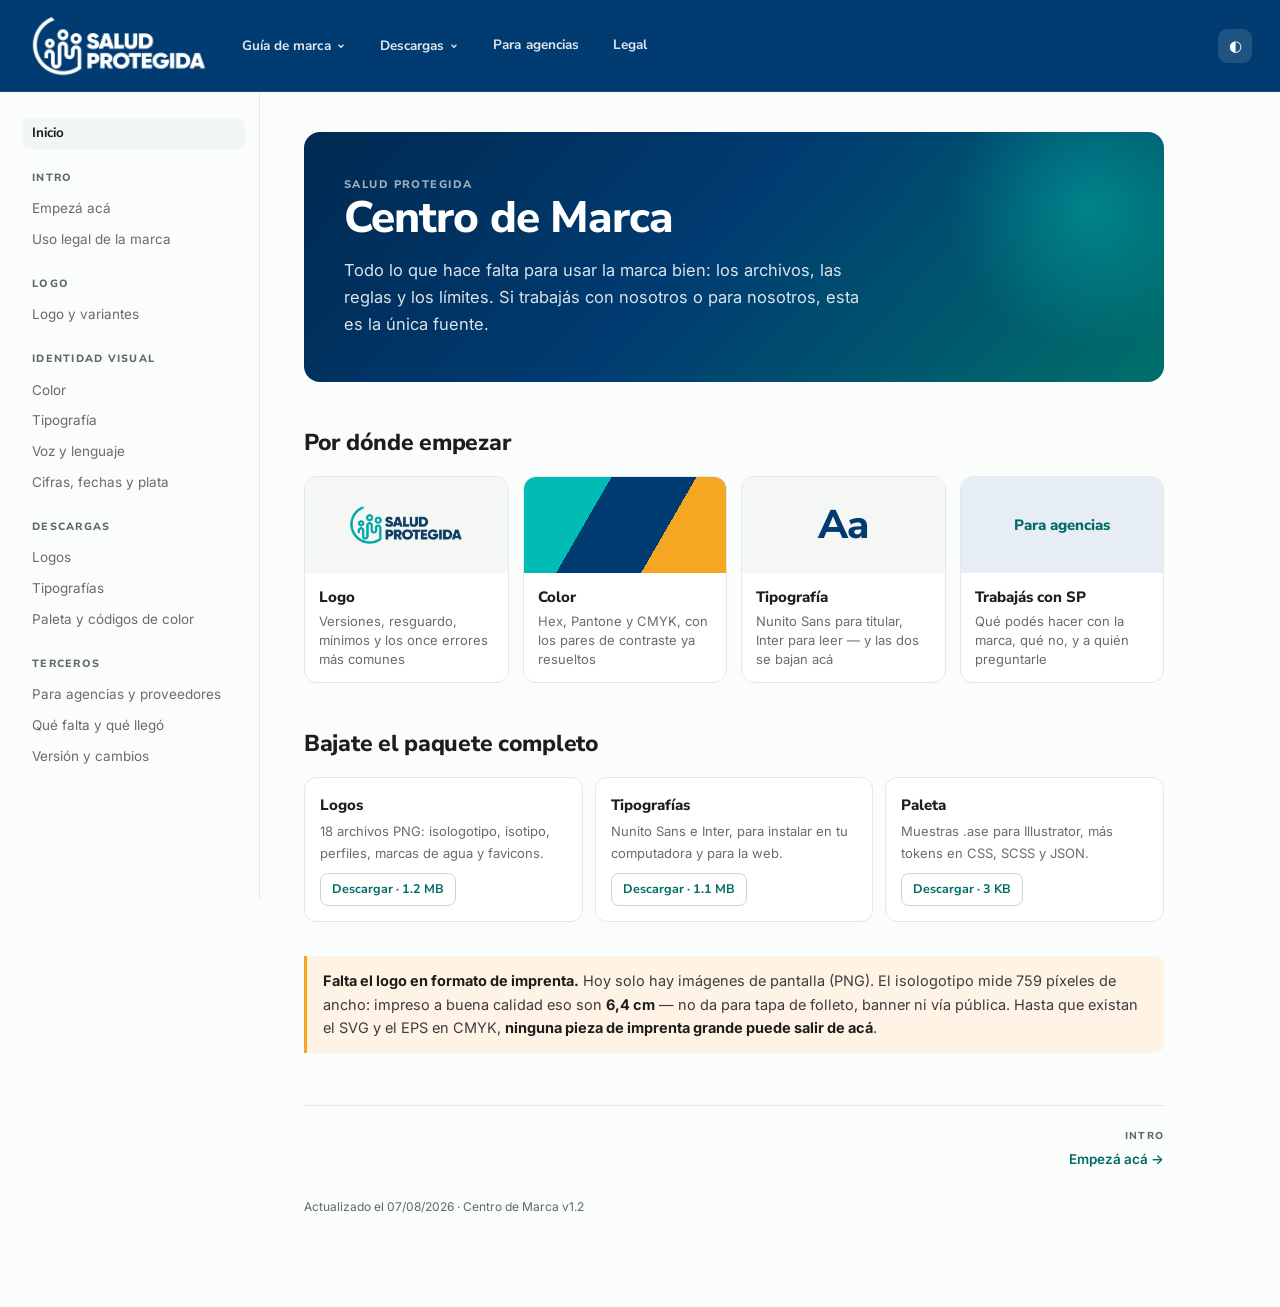
==== index.html @ f1226222 "Distinguir el nombre que ya estaba decidido del que propuse yo La página pedía ocho archivos y daba " ====
<!doctype html>
<html lang="es">
<head>
<meta charset="utf-8">
<meta name="viewport" content="width=device-width,initial-scale=1">
<link rel="icon" href="assets/logos/SP_Favicon.ico">
<meta name="description" content="Centro de Marca de Salud Protegida: logos, color, tipografia, voz y descargas.">
<title>Salud Protegida — Centro de Marca</title>
<style>
@font-face{font-family:'SPDisplay';font-weight:200 1000;font-style:normal;font-display:swap;src:url(assets/fonts/NunitoSans-Variable.woff2) format('woff2')}
@font-face{font-family:'SPText';font-weight:100 900;font-style:normal;font-display:swap;src:url(assets/fonts/Inter-Variable.woff2) format('woff2')}

:root{
  --ground:#FBFCFC; --surface:#FFFFFF; --surface-2:#F2F6F6; --line:#E1E9E9; --line-strong:#C9D6D6;
  --ink:#1D1D1B; --body:#3D3D3D; --muted:#6B6B6B; --faint:#5D6A6A;
  --teal:#00BCB4; --teal-text:#006B66; --teal-mid:#009690; --teal-wash:#E6F7F6;
  --navy:#003B71; --navy-deep:#002A52; --navy-wash:#E6EDF4;
  --amber:#F5A623; --amber-text:#8A5A00; --amber-wash:#FFF3E6;
  --no:#A81E12; --no-wash:#FCEEEC;
  --shadow:0 1px 2px rgba(0,42,82,.06),0 8px 24px -12px rgba(0,42,82,.18);
  --rail:260px; --bar:92px;
  --d:'SPDisplay','Segoe UI',system-ui,sans-serif;
  --t:'SPText',-apple-system,BlinkMacSystemFont,system-ui,sans-serif;
}
@media (prefers-color-scheme:dark){:root{
  --ground:#04121F; --surface:#0A1F33; --surface-2:#0F2A42; --line:#1B3C56; --line-strong:#2A5473;
  --ink:#EAF4F3; --body:#C3D6D8; --muted:#93AEB3; --faint:#849DA8;
  --teal-text:#80DDD8; --teal-mid:#4FCFC7; --teal-wash:#062B33;
  --navy-wash:#0B2942; --amber-text:#F5C271; --amber-wash:#2E2007;
  --no:#FF8A7A; --no-wash:#33110D;
  --shadow:0 1px 2px rgba(0,0,0,.4),0 10px 30px -14px rgba(0,0,0,.7);
}}
:root[data-theme="dark"]{
  --ground:#04121F; --surface:#0A1F33; --surface-2:#0F2A42; --line:#1B3C56; --line-strong:#2A5473;
  --ink:#EAF4F3; --body:#C3D6D8; --muted:#93AEB3; --faint:#849DA8;
  --teal-text:#80DDD8; --teal-mid:#4FCFC7; --teal-wash:#062B33;
  --navy-wash:#0B2942; --amber-text:#F5C271; --amber-wash:#2E2007;
  --no:#FF8A7A; --no-wash:#33110D;
  --shadow:0 1px 2px rgba(0,0,0,.4),0 10px 30px -14px rgba(0,0,0,.7);
}
:root[data-theme="light"]{
  --ground:#FBFCFC; --surface:#FFFFFF; --surface-2:#F2F6F6; --line:#E1E9E9; --line-strong:#C9D6D6;
  --ink:#1D1D1B; --body:#3D3D3D; --muted:#6B6B6B; --faint:#5D6A6A;
  --teal-text:#006B66; --teal-mid:#009690; --teal-wash:#E6F7F6;
  --navy-wash:#E6EDF4; --amber-text:#8A5A00; --amber-wash:#FFF3E6;
  --no:#A81E12; --no-wash:#FCEEEC;
  --shadow:0 1px 2px rgba(0,42,82,.06),0 8px 24px -12px rgba(0,42,82,.18);
}

*{box-sizing:border-box}
body{margin:0;background:var(--ground);color:var(--body);font-family:var(--t);font-size:16px;line-height:1.65;-webkit-font-smoothing:antialiased}
h1,h2,h3,h4,.disp{font-family:var(--d);color:var(--ink);text-wrap:balance;margin:0}
h1{font-size:clamp(30px,4.4vw,44px);font-weight:800;letter-spacing:-.021em;line-height:1.1}
h2{font-size:23px;font-weight:800;letter-spacing:-.012em;margin-top:8px}
h3{font-size:17px;font-weight:700}
p{margin:0}
a{color:inherit;text-decoration:none}
:focus-visible{outline:2.5px solid var(--teal);outline-offset:3px;border-radius:4px}
.tnum{font-variant-numeric:tabular-nums}

/* ---------- barra superior ---------- */
.bar{position:sticky;top:0;z-index:60;height:var(--bar);display:flex;align-items:center;gap:30px;
 padding:0 28px;background:var(--navy);border-bottom:1px solid rgba(255,255,255,.09)}
/* El tamaño del logo del header NO es una decision estetica: sale de la regla
   que este mismo sitio publica. El isologotipo es 759x284 (razon 2,673:1) y su
   minimo digital es 180 px de ANCHO. Por lo tanto su alto minimo es
   180 / 2,673 = 67,3 px. Va a 68, el primer entero que cumple.
   (Antes estaba a 30 px de alto = 80 px de ancho: el header incumplia la regla
   de la pagina que tiene al lado.) */
.bar .logo-full{height:68px;display:block}
.bar .logo-icon{display:none}
.navwrap{position:relative}
.navbtn{font-family:var(--d);font-weight:700;font-size:13.5px;color:rgba(255,255,255,.88);
 background:none;border:0;padding:8px 2px;cursor:pointer;display:inline-flex;align-items:center;gap:5px;letter-spacing:.005em}
.navbtn:hover{color:#fff}
.drop{position:absolute;top:calc(100% + 6px);left:-12px;min-width:246px;background:var(--surface);
 border:1px solid var(--line);border-radius:12px;box-shadow:var(--shadow);padding:6px;display:none;z-index:70}
.navwrap.on .drop{display:block}
.drop a{display:block;padding:9px 12px;border-radius:8px;font-size:14px;color:var(--body)}
.drop a:hover{background:var(--surface-2);color:var(--ink)}
.spacer{flex:1}
.themebtn{background:rgba(255,255,255,.12);border:0;color:#fff;width:34px;height:34px;border-radius:9px;cursor:pointer;font-size:15px;line-height:1}
.burger{display:none;background:rgba(255,255,255,.12);border:0;color:#fff;width:34px;height:34px;border-radius:9px;cursor:pointer}

/* ---------- estructura ---------- */
.shell{display:grid;grid-template-columns:var(--rail) minmax(0,1fr);gap:0;align-items:start}
.rail{position:sticky;top:var(--bar);height:calc(100vh - var(--bar));overflow-y:auto;
 padding:26px 14px 40px 22px;border-right:1px solid var(--line)}
.rail .grp{font-family:var(--d);font-size:10.5px;font-weight:800;letter-spacing:.12em;text-transform:uppercase;
 color:var(--faint);margin:20px 0 7px 10px}
.rail .grp:first-child{margin-top:0}
.rail a{display:block;padding:6px 10px;border-radius:7px;font-size:13.5px;color:var(--muted);line-height:1.4}
.rail a:hover{color:var(--ink);background:var(--surface-2)}
.rail a.on{color:var(--ink);background:var(--surface-2);font-weight:600}
.rail a.sub{padding-left:22px;font-size:13px}
.main{padding:40px 44px 90px;min-width:0}
.wrap{max-width:860px}
.prose{max-width:66ch}

/* ---------- piezas ---------- */
.verdict{font-family:var(--d);font-weight:700;font-size:clamp(19px,2.3vw,25px);line-height:1.32;
 color:var(--teal-text);letter-spacing:-.011em;max-width:23ch;margin:14px 0 0}
.verdict.long{max-width:34ch}
.lede{margin-top:16px;font-size:16.5px;color:var(--body)}
.eyebrow{font-family:var(--d);font-size:11px;font-weight:800;letter-spacing:.13em;text-transform:uppercase;color:var(--faint)}
.rule{height:1px;background:var(--line);border:0;margin:44px 0}
.stack{display:flex;flex-direction:column;gap:16px}
.stack-lg{display:flex;flex-direction:column;gap:34px}
.card{background:var(--surface);border:1px solid var(--line);border-radius:13px;padding:18px}
.grid{display:grid;gap:14px}
.g2{grid-template-columns:repeat(auto-fit,minmax(250px,1fr))}
.g3{grid-template-columns:repeat(auto-fit,minmax(196px,1fr))}
.g4{grid-template-columns:repeat(auto-fit,minmax(158px,1fr))}
.note{border-left:3px solid var(--teal);background:var(--teal-wash);padding:13px 16px;border-radius:0 9px 9px 0;font-size:14.5px}
.warn{border-left:3px solid var(--amber);background:var(--amber-wash);padding:13px 16px;border-radius:0 9px 9px 0;font-size:14.5px}
.warn b,.note b{color:var(--ink)}
.tbl-scroll{overflow-x:auto;border:1px solid var(--line);border-radius:12px;background:var(--surface)}
table{border-collapse:collapse;width:100%;font-size:13.5px;min-width:520px}
th,td{text-align:left;padding:9px 13px;border-bottom:1px solid var(--line);vertical-align:top}
th{font-family:var(--d);font-weight:700;font-size:11.5px;letter-spacing:.055em;text-transform:uppercase;color:var(--muted);white-space:nowrap}
tr:last-child td{border-bottom:0}
.mono{font-family:ui-monospace,'SF Mono',Menlo,monospace;font-size:12.5px;letter-spacing:-.01em}

/* ---------- color ---------- */
.sw{border:1px solid var(--line);border-radius:12px;overflow:hidden;background:var(--surface)}
.sw .chip{height:82px}
.sw .meta{padding:10px 12px 12px}
.sw .nm{font-family:var(--d);font-weight:700;font-size:13.5px;color:var(--ink)}
.copy{font-family:ui-monospace,Menlo,monospace;font-size:11.5px;color:var(--muted);background:none;border:0;padding:2px 0;cursor:pointer;display:block;text-align:left}
.copy:hover{color:var(--teal-text)}
.pill{display:inline-block;font-family:var(--d);font-size:10px;font-weight:800;letter-spacing:.07em;text-transform:uppercase;padding:2.5px 7px;border-radius:5px}
.p-ok{background:var(--teal-wash);color:var(--teal-text)}
.p-no{background:var(--no-wash);color:var(--no)}
.p-mid{background:var(--surface-2);color:var(--muted)}
.p-gap{background:var(--amber-wash);color:var(--amber-text)}
/* Bloque tecnico plegado. El sitio le habla a dos lectores: quien necesita la
   regla y quien necesita el numero. La regla va siempre primero, en castellano;
   el numero vive acá adentro, rotulado, para el que lo busca. */
.tech{border:1px solid var(--line);border-radius:12px;background:var(--surface);padding:0 16px}
.tech summary{cursor:pointer;padding:13px 0;font-family:var(--d);font-weight:700;font-size:14px;
 color:var(--ink);display:flex;align-items:center;gap:9px;list-style:none}
.tech summary::-webkit-details-marker{display:none}
.tech summary::after{content:"▾";margin-left:auto;color:var(--faint);font-size:12px;transition:transform .2s}
.tech[open] summary::after{transform:rotate(180deg)}
.tech summary:hover{color:var(--teal-text)}
.tag-tec{font-family:var(--d);font-size:9.5px;font-weight:800;letter-spacing:.07em;text-transform:uppercase;
 background:var(--navy-wash);color:var(--teal-text);padding:3px 7px;border-radius:5px;flex:none}
.para-quien{display:inline-flex;align-items:center;gap:7px;font-size:12.5px;color:var(--muted);
 margin-top:10px;background:var(--surface-2);padding:5px 11px;border-radius:999px}
.para-quien b{font-family:var(--d);font-size:10px;font-weight:800;letter-spacing:.09em;text-transform:uppercase;color:var(--faint)}

/* ---------- muro de usos indebidos ---------- */
.wall{display:grid;grid-template-columns:repeat(auto-fit,minmax(212px,1fr));gap:14px}
.bad{border:1px solid var(--line);border-radius:12px;overflow:hidden;background:var(--surface)}
.bad .stage{position:relative;height:118px;display:grid;place-items:center;overflow:hidden;background:#F7F8F6}
:root[data-theme="dark"] .bad .stage{background:#101B22}
@media(prefers-color-scheme:dark){:root:not([data-theme="light"]) .bad .stage{background:#101B22}}
.bad .stage img{width:132px;display:block}
.bad .stage::after{content:"";position:absolute;inset:0;
 background:linear-gradient(to top right,transparent calc(50% - 1px),rgba(168,30,18,.28) 50%,transparent calc(50% + 1px)),
            linear-gradient(to top left ,transparent calc(50% - 1px),rgba(168,30,18,.28) 50%,transparent calc(50% + 1px));
 pointer-events:none}
.bad .cap{padding:9px 12px 12px;font-size:12.8px;line-height:1.4;color:var(--no);font-weight:600}
.bad .cap span{display:block;color:var(--muted);font-weight:400;font-size:12px;margin-top:3px}
.f-recolor{filter:hue-rotate(128deg) saturate(1.5)}
.f-stretch{transform:scaleX(1.5)}
.f-rotate{transform:rotate(-9deg)}
.f-shadow{filter:drop-shadow(4px 6px 2px rgba(0,0,0,.55))}
/* Las dos reglas de fondo van con la misma especificidad que `.bad .stage`
   (0,2,0) o el fondo plano de la tarjeta las gana en silencio. */
.f-outline{filter:brightness(0) invert(1)
  drop-shadow(1.5px 0 0 #003B71) drop-shadow(-1.5px 0 0 #003B71)
  drop-shadow(0 1.5px 0 #003B71) drop-shadow(0 -1.5px 0 #003B71)
  drop-shadow(1px 1px 0 #003B71) drop-shadow(-1px -1px 0 #003B71)
  drop-shadow(1px -1px 0 #003B71) drop-shadow(-1px 1px 0 #003B71)}
.f-tiny{width:44px !important}
.bad .stage.f-busy{background:repeating-conic-gradient(from 20deg,#6C3FA8 0 12%,#F5A623 0 25%) 0 0/34px 34px}
.bad .stage.f-pattern{background-repeat:repeat;background-size:58px;background-color:var(--surface-2)}
.f-box{background:#6C3FA8;padding:12px 16px;border-radius:9px}
.f-over{position:absolute;inset:0;display:grid;place-items:center}
.f-over b{background:var(--amber);color:#1D1D1B;font-family:var(--d);font-size:12px;padding:4px 9px;border-radius:5px;transform:rotate(-6deg)}
.lockup{display:flex;align-items:center;gap:9px}
.lockup em{font-family:var(--d);font-style:normal;font-weight:800;font-size:17px;color:var(--navy);letter-spacing:-.01em}
/* El azul del lockup necesita las DOS reglas, igual que .bad .stage acá arriba: con
   solo [data-theme="dark"] el color se aplica cuando alguien toca el interruptor, pero
   no cuando el sistema operativo ya está en oscuro y nadie lo tocó — que es el caso
   más común. Ahí quedaba navy sobre fondo oscuro: 1,55:1. */
:root[data-theme="dark"] .lockup em{color:#9FC4E6}
@media(prefers-color-scheme:dark){:root:not([data-theme="light"]) .lockup em{color:#9FC4E6}}

/* ---------- descargas ---------- */
.asset{border:1px solid var(--line);border-radius:12px;overflow:hidden;background:var(--surface)}
.asset .prev{height:132px;display:grid;place-items:center;padding:18px}
.asset .prev img{max-width:78%;max-height:88px;display:block}
.bg-light{background:#F5F7F4}
.bg-navy{background:#003B71}
.bg-teal{background:#00BCB4}
.bg-check{background:
  linear-gradient(45deg,#E4E9E9 25%,transparent 25%,transparent 75%,#E4E9E9 75%),
  linear-gradient(45deg,#E4E9E9 25%,#F7F9F9 25%,#F7F9F9 75%,#E4E9E9 75%);
  background-size:16px 16px;background-position:0 0,8px 8px}
.asset .info{padding:10px 13px 13px;border-top:1px solid var(--line)}
.asset .fn{font-family:ui-monospace,Menlo,monospace;font-size:12px;color:var(--ink);word-break:break-all}
.asset .mt{margin-top:5px;font-size:11.5px;color:var(--muted);display:flex;flex-wrap:wrap;gap:7px;align-items:center}
.fmt{font-family:var(--d);font-size:9.5px;font-weight:800;letter-spacing:.06em;background:var(--surface-2);color:var(--muted);padding:2px 6px;border-radius:4px}
.dl{display:inline-flex;align-items:center;gap:6px;margin-top:9px;font-family:var(--d);font-weight:700;font-size:12.5px;
 color:var(--teal-text);border:1px solid var(--line-strong);padding:5px 11px;border-radius:8px;background:var(--surface);cursor:pointer}
.dl:hover{border-color:var(--teal);background:var(--teal-wash)}
.packrow{display:flex;flex-wrap:wrap;gap:12px}
.pack{flex:1 1 210px;border:1px solid var(--line);border-radius:12px;padding:15px;background:var(--surface)}
.pack .t{font-family:var(--d);font-weight:800;font-size:15px;color:var(--ink)}
.pack .s{font-size:13px;color:var(--muted);margin-top:3px}

/* ---------- home ---------- */
.hero{background:linear-gradient(133deg,var(--navy-deep) 0%,var(--navy) 46%,#00706B 100%);
 border-radius:16px;padding:44px 40px;color:#fff;position:relative;overflow:hidden}
.hero::after{content:"";position:absolute;right:-70px;top:-70px;width:290px;height:290px;border-radius:50%;
 background:radial-gradient(circle,rgba(0,188,180,.42),transparent 68%)}
.hero h1{color:#fff;position:relative;z-index:1}
.hero p{color:rgba(255,255,255,.86);margin-top:14px;max-width:52ch;position:relative;z-index:1;font-size:16.5px}
.hero .eyebrow{color:rgba(255,255,255,.62);position:relative;z-index:1}
.qcard{border:1px solid var(--line);border-radius:13px;overflow:hidden;background:var(--surface);display:block}
.qcard:hover{border-color:var(--teal)}
.qcard .top{height:96px;display:grid;place-items:center}
.qcard .bot{padding:12px 14px 14px}
.qcard .t{font-family:var(--d);font-weight:800;font-size:15px;color:var(--ink)}
.qcard .s{font-size:13px;color:var(--muted);margin-top:2px;line-height:1.45}

/* ---------- pie de página ---------- */
.pager{display:flex;justify-content:space-between;gap:18px;margin-top:52px;padding-top:22px;border-top:1px solid var(--line)}
.pager a{font-size:13.5px}
.pager .lb{display:block;font-family:var(--d);font-size:10px;font-weight:800;letter-spacing:.12em;text-transform:uppercase;color:var(--faint)}
.pager .tt{color:var(--teal-text);font-weight:600}
.stamp{margin-top:26px;font-size:12px;color:var(--faint)}

@media(max-width:900px){
  /* En movil el isologotipo no entra sin bajar de su minimo de 180 px de ancho.
     La matriz de uso de este sitio dice que ahi va el ISOTIPO ("espacio chico
     donde el texto no se lee"), cuyo minimo es 24 px de ancho: a 46 px de alto
     mide 40 px de ancho. La regla se aplica, no solo se publica. */
  :root{--bar:66px}
  .bar .logo-full{display:none}
  .bar .logo-icon{display:block;height:46px}
  .shell{grid-template-columns:1fr}
  .rail{position:static;height:auto;border-right:0;border-bottom:1px solid var(--line);display:none;padding:18px 20px}
  .rail.open{display:block}
  .main{padding:26px 20px 70px}
  .burger{display:grid;place-items:center}
  .bar{gap:14px;padding:0 14px}
  .navwrap.hide-sm{display:none}
}
@media(prefers-reduced-motion:reduce){*{transition:none !important;animation:none !important}}
</style>
</head>
<body>

<header class="bar">
  <a href="#/" aria-label="Centro de Marca de Salud Protegida"
     ><img class="logo-full" src="assets/logos/SP_Isologotipo_Blanco_RGB.png" alt="Salud Protegida"
     ><img class="logo-icon" src="assets/logos/SP_Isotipo_Blanco_RGB.png" alt="Salud Protegida"></a>
  <div class="navwrap hide-sm" data-nav>
    <button class="navbtn" data-drop>Guía de marca <svg width="10" height="10" viewBox="0 0 24 24" fill="none" stroke="currentColor" stroke-width="3"><path d="m6 9 6 6 6-6"/></svg></button>
    <div class="drop">
      <a href="#/empeza">Empezá acá</a>
      <a href="#/logo">Logo y variantes</a>
      <a href="#/color">Color</a>
      <a href="#/tipografia">Tipografía</a>
      <a href="#/voz">Voz y lenguaje</a>
      <a href="#/formatos">Cifras, fechas y plata</a>
    </div>
  </div>
  <div class="navwrap hide-sm" data-nav>
    <button class="navbtn" data-drop>Descargas <svg width="10" height="10" viewBox="0 0 24 24" fill="none" stroke="currentColor" stroke-width="3"><path d="m6 9 6 6 6-6"/></svg></button>
    <div class="drop">
      <a href="#/descargas-logos">Logos</a>
      <a href="#/descargas-tipografias">Tipografías</a>
      <a href="#/descargas-paleta">Paleta y códigos de color</a>
    </div>
  </div>
  <div class="navwrap hide-sm"><a class="navbtn" href="#/agencias">Para agencias</a></div>
  <div class="navwrap hide-sm"><a class="navbtn" href="#/legal">Legal</a></div>
  <div class="spacer"></div>
  <button class="themebtn" id="theme" title="Cambiar tema" aria-label="Cambiar entre tema claro y oscuro">◐</button>
  <button class="burger" id="burger" aria-label="Abrir índice">☰</button>
</header>

<div class="shell">
  <nav class="rail" id="rail" aria-label="Índice del centro de marca"></nav>
  <main class="main"><div class="wrap" id="view"></div></main>
</div>

<script>
const A = {"isologoFull": "assets/logos/SP_Isologotipo_Fullcolor_RGB.png", "isologoFullSize": 16397, "isologoWhite": "assets/logos/SP_Isologotipo_Blanco_RGB.png", "isologoWhiteSize": 14770, "isologoNavy": "assets/logos/SP_Isologotipo_Navy_RGB.png", "isologoNavySize": 14853, "isologoBlack": "assets/logos/SP_Isologotipo_Negro_RGB.png", "isologoBlackSize": 14810, "isotipoTurq": "assets/logos/SP_Isotipo_Turquesa_RGB.png", "isotipoTurqSize": 163754, "isotipoTurqPrev": "assets/miniaturas/SP_Isotipo_Turquesa_RGB_mini.png", "isotipoWhite": "assets/logos/SP_Isotipo_Blanco_RGB.png", "isotipoWhiteSize": 163906, "isotipoWhitePrev": "assets/miniaturas/SP_Isotipo_Blanco_RGB_mini.png", "isotipoNavy": "assets/logos/SP_Isotipo_Navy_RGB.png", "isotipoNavySize": 163766, "isotipoNavyPrev": "assets/miniaturas/SP_Isotipo_Navy_RGB_mini.png", "isotipoBlack": "assets/logos/SP_Isotipo_Negro_RGB.png", "isotipoBlackSize": 163675, "isotipoBlackPrev": "assets/miniaturas/SP_Isotipo_Negro_RGB_mini.png", "perfilTurq": "assets/logos/SP_Perfil_Turquesa_1024.png", "perfilTurqSize": 74164, "perfilTurqPrev": "assets/miniaturas/SP_Perfil_Turquesa_1024_mini.png", "perfilNavy": "assets/logos/SP_Perfil_Navy_1024.png", "perfilNavySize": 80315, "perfilNavyPrev": "assets/miniaturas/SP_Perfil_Navy_1024_mini.png", "perfilBlanco": "assets/logos/SP_Perfil_Blanco_1024.png", "perfilBlancoSize": 82515, "perfilBlancoPrev": "assets/miniaturas/SP_Perfil_Blanco_1024_mini.png", "marcaAguaTurq": "assets/logos/SP_MarcaDeAgua_Turquesa15.png", "marcaAguaTurqSize": 123933, "marcaAguaTurqPrev": "assets/miniaturas/SP_MarcaDeAgua_Turquesa15_mini.png", "marcaAguaBlanco": "assets/logos/SP_MarcaDeAgua_Blanco30.png", "marcaAguaBlancoSize": 154189, "marcaAguaBlancoPrev": "assets/miniaturas/SP_MarcaDeAgua_Blanco30_mini.png", "favicon512": "assets/logos/SP_Favicon_512.png", "favicon512Size": 57154, "favicon512Prev": "assets/miniaturas/SP_Favicon_512_mini.png", "favicon192": "assets/logos/SP_Favicon_192.png", "favicon192Size": 18633, "favicon64": "assets/logos/SP_Favicon_64.png", "favicon64Size": 5264, "favicon32": "assets/logos/SP_Favicon_32.png", "favicon32Size": 1889, "faviconIco": "assets/logos/SP_Favicon.ico", "faviconIcoSize": 11959, "fontNunito": "assets/fonts/NunitoSans-Variable.woff2", "fontNunitoSize": 49648, "fontInter": "assets/fonts/Inter-Variable.woff2", "fontInterSize": 349132, "ttfNunitoSemi": "assets/fonts/NunitoSans-SemiBold.ttf", "ttfNunitoSemiSize": 106832, "ttfNunitoExtra": "assets/fonts/NunitoSans-ExtraBold.ttf", "ttfNunitoExtraSize": 106804, "ttfInterReg": "assets/fonts/Inter_18pt-Regular.ttf", "ttfInterRegSize": 342680, "ttfInterMed": "assets/fonts/Inter_18pt-Medium.ttf", "ttfInterMedSize": 343200, "ttfInterSemi": "assets/fonts/Inter_18pt-SemiBold.ttf", "ttfInterSemiSize": 343828, "ttfInterBold": "assets/fonts/Inter_18pt-Bold.ttf", "ttfInterBoldSize": 344152, "oflNunito": "assets/fonts/OFL-NunitoSans.txt", "oflNunitoSize": 4395, "oflInter": "assets/fonts/OFL-Inter.txt", "oflInterSize": 4377, "zipLogos": "descargas/SP_Logos_Pack.zip", "zipLogosSize": 1279603, "zipFonts": "descargas/SP_Tipografias.zip", "zipFontsSize": 1174661, "zipPal": "descargas/SP_Paleta.zip", "zipPalSize": 2960, "ase": "descargas/SP_Paleta.ase", "aseSize": 2386, "css": "descargas/SP_Tokens.css", "cssSize": 1306, "scss": "descargas/SP_Tokens.scss", "scssSize": 1052, "json": "descargas/SP_Tokens.json", "jsonSize": 1799};
const CONTRAST = [{"fg": "Turquesa 500", "fgh": "#00BCB4", "bg": "Blanco", "bgh": "#FFFFFF", "r": 2.37, "cuerpo": "✗", "grande": "✗"}, {"fg": "Turquesa 700", "fgh": "#009690", "bg": "Blanco", "bgh": "#FFFFFF", "r": 3.64, "cuerpo": "✗", "grande": "AA"}, {"fg": "Turquesa 900", "fgh": "#006B66", "bg": "Blanco", "bgh": "#FFFFFF", "r": 6.37, "cuerpo": "AA", "grande": "AAA"}, {"fg": "Navy 500", "fgh": "#003B71", "bg": "Blanco", "bgh": "#FFFFFF", "r": 11.27, "cuerpo": "AAA", "grande": "AAA"}, {"fg": "Cuerpo", "fgh": "#3D3D3D", "bg": "Blanco", "bgh": "#FFFFFF", "r": 10.86, "cuerpo": "AAA", "grande": "AAA"}, {"fg": "Secundario", "fgh": "#6B6B6B", "bg": "Blanco", "bgh": "#FFFFFF", "r": 5.33, "cuerpo": "AA", "grande": "AAA"}, {"fg": "Ambar 500", "fgh": "#F5A623", "bg": "Blanco", "bgh": "#FFFFFF", "r": 2.03, "cuerpo": "✗", "grande": "✗"}, {"fg": "Ambar 700", "fgh": "#C47E00", "bg": "Blanco", "bgh": "#FFFFFF", "r": 3.32, "cuerpo": "✗", "grande": "AA"}, {"fg": "Sage 500", "fgh": "#7FB396", "bg": "Blanco", "bgh": "#FFFFFF", "r": 2.39, "cuerpo": "✗", "grande": "✗"}, {"fg": "Sage 700", "fgh": "#457A5A", "bg": "Blanco", "bgh": "#FFFFFF", "r": 5.02, "cuerpo": "AA", "grande": "AAA"}, {"fg": "Lavender 500", "fgh": "#9B84C0", "bg": "Blanco", "bgh": "#FFFFFF", "r": 3.25, "cuerpo": "✗", "grande": "AA"}, {"fg": "Lavender 700", "fgh": "#6F5A95", "bg": "Blanco", "bgh": "#FFFFFF", "r": 5.88, "cuerpo": "AA", "grande": "AAA"}, {"fg": "Terracota 500", "fgh": "#C67B5C", "bg": "Blanco", "bgh": "#FFFFFF", "r": 3.29, "cuerpo": "✗", "grande": "AA"}, {"fg": "Terracota 700", "fgh": "#A05640", "bg": "Blanco", "bgh": "#FFFFFF", "r": 5.38, "cuerpo": "AA", "grande": "AAA"}, {"fg": "Blanco", "fgh": "#FFFFFF", "bg": "Navy 500", "bgh": "#003B71", "r": 11.27, "cuerpo": "AAA", "grande": "AAA"}, {"fg": "Blanco", "fgh": "#FFFFFF", "bg": "Turquesa 500", "bgh": "#00BCB4", "r": 2.37, "cuerpo": "✗", "grande": "✗"}, {"fg": "Navy 500", "fgh": "#003B71", "bg": "SP-50", "bgh": "#E6F7F6", "r": 10.19, "cuerpo": "AAA", "grande": "AAA"}, {"fg": "Turquesa 900", "fgh": "#006B66", "bg": "SP-50", "bgh": "#E6F7F6", "r": 5.77, "cuerpo": "AA", "grande": "AAA"}];

/* ---- estructura de navegación: id, título, grupo, sub-secciones ---- */
const PAGES = [
  {id:'/',            t:'Inicio',              g:''},
  {id:'/empeza',      t:'Empezá acá',          g:'Intro'},
  {id:'/legal',       t:'Uso legal de la marca',g:'Intro'},
  {id:'/logo',        t:'Logo y variantes',    g:'Logo', sub:['Versiones','Área de resguardo','Tamaño mínimo','Usos indebidos','Matriz de uso']},
  {id:'/color',       t:'Color',               g:'Identidad visual', sub:['Núcleo','Escalas','Narrativas','Qué color va en el texto']},
  {id:'/tipografia',  t:'Tipografía',          g:'Identidad visual'},
  {id:'/voz',         t:'Voz y lenguaje',      g:'Identidad visual'},
  {id:'/formatos',    t:'Cifras, fechas y plata', g:'Identidad visual'},
  {id:'/descargas-logos',      t:'Logos',          g:'Descargas'},
  {id:'/descargas-tipografias',t:'Tipografías',    g:'Descargas'},
  {id:'/descargas-paleta',     t:'Paleta y códigos de color',g:'Descargas'},
  {id:'/agencias',    t:'Para agencias y proveedores', g:'Terceros'},
  {id:'/faltantes',   t:'Qué falta y qué llegó', g:'Terceros', sub:['Para encargar a un diseñador','Lo que resuelve SP','El pedido, listo para copiar','Lo último que llegó']},
  {id:'/cambios',     t:'Versión y cambios',   g:'Terceros'},
];

const esc = s => String(s).replace(/[&<>"]/g,c=>({'&':'&amp;','<':'&lt;','>':'&gt;','"':'&quot;'}[c]));
const anchor = s => s.normalize('NFD').replace(/[̀-ͯ]/g,'').toLowerCase().replace(/[^a-z0-9]+/g,'-');
const kb = n => n<1024 ? n+' B' : (n<1048576 ? Math.round(n/1024)+' KB' : (n/1048576).toFixed(1)+' MB');

/* ---------- contenido ---------- */
const swatch = (nm,hex,extra='') => `<div class="sw"><div class="chip" style="background:${hex}"></div>
  <div class="meta"><div class="nm">${esc(nm)}</div>
  <button class="copy" data-copy="${hex}">${hex} ⧉</button>${extra}</div></div>`;

const badge = v => v==='si' ? '<span class="pill p-ok">Preferido</span>'
  : v==='ok' ? '<span class="pill p-mid">Permitido</span>'
  : v==='gap'? '<span class="pill p-gap">Falta archivo</span>'
  : '<span class="pill p-no">No usar</span>';

const MATRIX = {
  cols:[['Isologotipo','símbolo + nombre'],['Isotipo','solo el símbolo'],
        ['Perfil de redes','avatar con fondo'],['Marca de agua','sello translúcido'],
        ['Favicon','ícono de pestaña']],
  rows:[
    ['Hero o portada de una pieza',            'si','no','no','no','no'],
    ['Primera aparición en cualquier pieza',   'si','no','no','no','no'],
    ['Header de sitio, documento o membrete',  'si','ok','no','no','no'],
    ['Footer, cuando ya apareció arriba',      'ok','si','no','no','no'],
    ['Firma de correo',                        'si','ok','no','no','no'],
    ['Pestaña del navegador o ícono de app',   'no','no','no','no','si'],
    ['Foto de perfil de WhatsApp, IG o FB',    'no','no','si','no','no'],
    ['Marca de agua sobre foto o documento',   'no','ok','no','si','no'],
    ['Espacio chico donde el texto no se lee', 'no','si','no','no','ok'],
    ['Impresión de más de 6,4 cm de ancho',    'gap','gap','no','no','no'],
  ]
};

const BAD = [
  ['recolor','No recolorees el logo','Solo existe en fullcolor, navy, negro y blanco.'],
  ['stretch','No lo estires ni lo deformes','La proporción del isologotipo es fija: 759 × 284.'],
  ['rotate','No lo rotes ni lo inclines','En piezas estáticas va siempre a nivel.'],
  ['outline','No lo uses en contorno','El logo es una forma llena, no un trazo.'],
  ['shadow','No le apliques efectos','Nada de sombras, degradados ni brillos.'],
  ['busy','No lo pongas sobre una imagen cargada','Sobre foto va la versión blanca, y sobre zona tranquila.'],
  ['tiny','No bajes del tamaño mínimo','Debajo del mínimo el texto deja de leerse.'],
  ['over','No le pongas elementos encima','El área de resguardo tiene que quedar vacía.'],
  ['pattern','No lo uses como patrón de fondo','El logo identifica; no decora.'],
  ['box','No lo encierres en un color no aprobado','Sobre color va la versión blanca, sin caja.'],
  ['lockup','No armes lockups con nombres no aprobados','Las sub-marcas no existen en público hasta su lanzamiento.'],
];

const badCard = ([k,t,s]) => {
  const stage = {
    recolor:`<img class="f-recolor" src="${A.isologoFull}" alt="">`,
    stretch:`<img class="f-stretch" src="${A.isologoFull}" alt="">`,
    rotate:`<img class="f-rotate" src="${A.isologoFull}" alt="">`,
    outline:`<img class="f-outline" src="${A.isologoNavy}" alt="">`,
    shadow:`<img class="f-shadow" src="${A.isologoFull}" alt="">`,
    tiny:`<img class="f-tiny" src="${A.isologoFull}" alt="">`,
    over:`<img src="${A.isologoFull}" alt=""><div class="f-over"><b>20% OFF</b></div>`,
    box:`<span class="f-box"><img src="${A.isologoFull}" alt="" style="width:112px"></span>`,
    lockup:`<span class="lockup"><img src="${A.isologoFull}" alt="" style="width:96px"><em>| FAMILIA</em></span>`,
  }[k];
  const cls = k==='busy'?' f-busy':(k==='pattern'?' f-pattern':'');
  const st  = k==='pattern'?` style="background-image:url(${A.isotipoTurqPrev||A.isotipoTurq})"`:'';
  const inner = stage || (k==='busy'?`<img src="${A.isologoFull}" alt="">`:'');
  return `<figure class="bad" style="margin:0"><div class="stage${cls}"${st}>${inner}</div>
    <figcaption class="cap">${esc(t)}<span>${esc(s)}</span></figcaption></figure>`;
};

const ASSETS_LOGOS = [
  ['isologoFull','SP_Isologotipo_Fullcolor_RGB.png','PNG','759 × 284 px','bg-light','Por defecto. Fondos claros o blancos.'],
  ['isologoWhite','SP_Isologotipo_Blanco_RGB.png','PNG','759 × 284 px','bg-navy','Fondos navy, turquesa, oscuros o foto.'],
  ['isologoNavy','SP_Isologotipo_Navy_RGB.png','PNG','759 × 284 px','bg-light','Monocromo sobre claro, sin fullcolor.'],
  ['isologoBlack','SP_Isologotipo_Negro_RGB.png','PNG','759 × 284 px','bg-light','Impresión a una tinta o escala de grises.'],
  ['isotipoTurq','SP_Isotipo_Turquesa_RGB.png','PNG','1759 × 2048 px','bg-light','Ícono por defecto, fondos claros.'],
  ['isotipoWhite','SP_Isotipo_Blanco_RGB.png','PNG','1759 × 2048 px','bg-navy','Ícono sobre oscuro, color o foto.'],
  ['isotipoNavy','SP_Isotipo_Navy_RGB.png','PNG','1759 × 2048 px','bg-light','Ícono monocromo sobre claro.'],
  ['isotipoBlack','SP_Isotipo_Negro_RGB.png','PNG','1759 × 2048 px','bg-light','Ícono a una tinta o escala de grises.'],
  ['perfilTurq','SP_Perfil_Turquesa_1024.png','PNG','1024 × 1024 px','bg-check','Avatar de WhatsApp, IG y FB. Trae fondo.'],
  ['perfilNavy','SP_Perfil_Navy_1024.png','PNG','1024 × 1024 px','bg-check','Variante navy del avatar.'],
  ['perfilBlanco','SP_Perfil_Blanco_1024.png','PNG','1024 × 1024 px','bg-check','Variante blanca del avatar.'],
  ['marcaAguaTurq','SP_MarcaDeAgua_Turquesa15.png','PNG','1759 × 2048 px','bg-light','Sobre fotos o documentos claros. Opacidad ya aplicada: no re-atenuar.'],
  ['marcaAguaBlanco','SP_MarcaDeAgua_Blanco30.png','PNG','1759 × 2048 px','bg-navy','Sobre fotos oscuras o de color. Opacidad ya aplicada.'],
  ['favicon512','SP_Favicon_512.png','PNG','512 × 512 px','bg-check','Ícono de app y PWA.'],
  ['favicon192','SP_Favicon_192.png','PNG','192 × 192 px','bg-check','Ícono de app en Android.'],
  ['favicon64','SP_Favicon_64.png','PNG','64 × 64 px','bg-check','Pestaña en pantallas densas.'],
  ['favicon32','SP_Favicon_32.png','PNG','32 × 32 px','bg-check','Pestaña del navegador.'],
  ['faviconIco','SP_Favicon.ico','ICO','16 – 64 px','bg-check','Multi-tamaño para <link rel="icon">.'],
];

const V = {};

V['/'] = () => `
<section class="hero">
  <div class="eyebrow">Salud Protegida</div>
  <h1>Centro de Marca</h1>
  <p>Todo lo que hace falta para usar la marca bien: los archivos, las reglas y los límites.
     Si trabajás con nosotros o para nosotros, esta es la única fuente.</p>
</section>

<div class="stack-lg" style="margin-top:34px">
<section>
  <h2>Por dónde empezar</h2>
  <div class="grid g4" style="margin-top:14px">
    <a class="qcard" href="#/logo"><div class="top bg-light"><img src="${A.isologoFull}" alt="" style="width:118px"></div>
      <div class="bot"><div class="t">Logo</div><div class="s">Versiones, resguardo, mínimos y los once errores más comunes</div></div></a>
    <a class="qcard" href="#/color"><div class="top" style="background:linear-gradient(120deg,#00BCB4 0 34%,#003B71 34% 67%,#F5A623 67%)"></div>
      <div class="bot"><div class="t">Color</div><div class="s">Hex, Pantone y CMYK, con los pares de contraste ya resueltos</div></div></a>
    <a class="qcard" href="#/tipografia"><div class="top bg-light" style="display:grid;place-items:center">
      <span style="font-family:var(--d);font-weight:800;font-size:40px;color:#003B71;letter-spacing:-.02em">Aa</span></div>
      <div class="bot"><div class="t">Tipografía</div><div class="s">Nunito Sans para titular, Inter para leer — y las dos se bajan acá</div></div></a>
    <a class="qcard" href="#/agencias"><div class="top" style="background:var(--navy-wash);display:grid;place-items:center">
      <span style="font-family:var(--d);font-weight:800;font-size:15px;color:var(--teal-text)">Para agencias</span></div>
      <div class="bot"><div class="t">Trabajás con SP</div><div class="s">Qué podés hacer con la marca, qué no, y a quién preguntarle</div></div></a>
  </div>
</section>

<section>
  <h2>Bajate el paquete completo</h2>
  <div class="packrow" style="margin-top:14px">
    <div class="pack"><div class="t">Logos</div><div class="s">18 archivos PNG: isologotipo, isotipo, perfiles, marcas de agua y favicons.</div>
      <a class="dl" download="SP_Logos_Pack.zip" href="${A.zipLogos}">Descargar · ${kb(A.zipLogosSize)}</a></div>
    <div class="pack"><div class="t">Tipografías</div><div class="s">Nunito Sans e Inter, para instalar en tu computadora y para la web.</div>
      <a class="dl" download="SP_Tipografias.zip" href="${A.zipFonts}">Descargar · ${kb(A.zipFontsSize)}</a></div>
    <div class="pack"><div class="t">Paleta</div><div class="s">Muestras .ase para Illustrator, más tokens en CSS, SCSS y JSON.</div>
      <a class="dl" download="SP_Paleta.zip" href="${A.zipPal}">Descargar · ${kb(A.zipPalSize)}</a></div>
  </div>
</section>

<div class="warn"><b>Falta el logo en formato de imprenta.</b> Hoy solo hay imágenes de pantalla (PNG).
  El isologotipo mide 759 píxeles de ancho: impreso a buena calidad eso son <b>6,4 cm</b> — no da para tapa
  de folleto, banner ni vía pública.
  Hasta que existan el SVG y el EPS en CMYK, <b>ninguna pieza de imprenta grande puede salir de acá</b>.</div>
</div>`;

V['/empeza'] = () => `
<div class="eyebrow">Intro</div>
<h1>Empezá acá</h1>
<p class="verdict long">Este centro existe para que nadie tenga que adivinar cómo se usa la marca de Salud Protegida.</p>
<div class="prose stack" style="margin-top:24px">
  <p>Salud Protegida es una medicina prepaga paraguaya, familiar, en funcionamiento desde 2002. La marca tiene que sonar
     y verse como eso: cercana, clara, honesta y serena. Cuatro palabras que no son adorno — son el criterio con el que
     se aprueba o se rechaza una pieza.</p>
  <h3>Las tres reglas que resuelven casi todo</h3>
  <ol class="stack" style="margin:0;padding-left:20px">
    <li><b>El turquesa manda.</b> 60% de superficie neutra, 30% de un solo color ancla, 10% de acento. Nunca dos colores narrativos en la misma pieza.</li>
    <li><b>Nunito Sans titula, Inter se lee.</b> Si el texto tiene más de una línea o termina en punto, va en Inter. Si es titular, botón o etiqueta, Nunito Sans.</li>
    <li><b>Se habla como habla una familia.</b> Nada de "prestación", "cartilla" ni "práctica". Ante una palabra nueva: ¿la dice una familia en su casa?</li>
  </ol>
  <div class="note"><b>Si tenés que elegir una sola página para leer</b>, que sea
     <a href="#/logo" style="color:var(--teal-text);font-weight:600;text-decoration:underline">Logo y variantes</a>:
     ahí están los once errores que aparecen una y otra vez.</div>

  <h3 style="margin-top:12px">Esto está escrito para cualquiera</h3>
  <p>No hace falta saber de diseño para usar este sitio. Todo lo que sí requiere saber de programación
     —códigos, medidas, formatos— vive dentro de bloques plegados con la etiqueta
     <span class="tag-tec">Para quien programa</span>. Si no es lo tuyo, pasalos de largo: la regla siempre
     está escrita arriba, en castellano.</p>
</div>`;

V['/logo'] = () => `
<div class="eyebrow">Logo</div>
<h1>Logo y variantes</h1>
<p class="verdict">El isologotipo es el activo más valioso de la marca: si algo se cuida, es esto.</p>

<h2 id="versiones" style="margin-top:44px">Versiones</h2>
<p class="prose" style="margin-top:10px">El <b>isologotipo</b> es el conjunto completo: el isotipo —el grupo humano en arco— más el texto
  "SALUD PROTEGIDA MEDICINA PREPAGA". Existe en cuatro colores y ninguno más.
  <b>Cualquier variación de estos colores no está permitida.</b></p>
<div class="grid g4" style="margin-top:16px">
  <div class="asset"><div class="prev bg-light"><img src="${A.isologoFull}" alt="Isologotipo fullcolor"></div>
    <div class="info"><div class="fn">Fullcolor</div><div class="mt">Por defecto. Sobre fondo claro o blanco.</div></div></div>
  <div class="asset"><div class="prev bg-navy"><img src="${A.isologoWhite}" alt="Isologotipo blanco"></div>
    <div class="info"><div class="fn">Blanco</div><div class="mt">Sobre navy, turquesa, oscuro o foto.</div></div></div>
  <div class="asset"><div class="prev bg-light"><img src="${A.isologoNavy}" alt="Isologotipo navy"></div>
    <div class="info"><div class="fn">Navy</div><div class="mt">Monocromo sobre claro.</div></div></div>
  <div class="asset"><div class="prev bg-light"><img src="${A.isologoBlack}" alt="Isologotipo negro"></div>
    <div class="info"><div class="fn">Negro</div><div class="mt">Una sola tinta o escala de grises.</div></div></div>
</div>
<div class="note" style="margin-top:16px"><b>Isologotipo o isotipo, la regla de oro:</b> si existe alguna posibilidad
  de que quien mira no sepa quién es SP, va el isologotipo completo. El isotipo solo se usa cuando ya saben —
  dentro de una pieza donde el logo completo ya apareció, o en espacios donde el texto no se leería.</div>

<h2 id="area-de-resguardo" style="margin-top:44px">Área de resguardo</h2>
<p class="prose" style="margin-top:10px">También se le dice <i>el aire del logo</i>.
  Alrededor del logo tiene que quedar espacio vacío, y ese espacio tiene una medida:
  <b>la altura de la letra "a" del logotipo</b>. Ningún otro elemento entra ahí — ni texto, ni imagen, ni el borde de la página.</p>
<div class="card" style="margin-top:16px;display:grid;place-items:center;padding:clamp(14px,4vw,34px);background:var(--surface-2)">
  <div style="position:relative;padding:clamp(20px,6vw,34px);outline:1.5px dashed var(--teal);outline-offset:0;background:var(--surface);max-width:100%">
    <img src="${A.isologoFull}" alt="Isologotipo con su área de resguardo" style="width:min(250px,44vw);display:block">
    <span style="position:absolute;left:8px;top:50%;transform:translateY(-50%);font-family:var(--d);font-size:10px;font-weight:800;color:var(--teal-text)">a</span>
    <span style="position:absolute;right:8px;top:50%;transform:translateY(-50%);font-family:var(--d);font-size:10px;font-weight:800;color:var(--teal-text)">a</span>
    <span style="position:absolute;top:8px;left:50%;transform:translateX(-50%);font-family:var(--d);font-size:10px;font-weight:800;color:var(--teal-text)">a</span>
    <span style="position:absolute;bottom:8px;left:50%;transform:translateX(-50%);font-family:var(--d);font-size:10px;font-weight:800;color:var(--teal-text)">a</span>
  </div>
</div>

<h2 id="tamano-minimo" style="margin-top:44px">Tamaño mínimo</h2>
<p class="prose" style="margin-top:10px">El isologotipo lleva dos líneas de texto adentro. Por eso su mínimo es mucho
  más alto que el del isotipo, que no tiene texto que perder.</p>
<div class="tbl-scroll" style="margin-top:14px"><table>
  <thead><tr><th>Pieza</th><th>Digital</th><th>Impreso</th><th>Por qué</th></tr></thead>
  <tbody>
    <tr><td><b>Isologotipo</b></td><td class="tnum">180 px de ancho</td><td class="tnum">2,5 cm de ancho</td>
        <td>Debajo de eso "MEDICINA PREPAGA" deja de leerse.</td></tr>
    <tr><td><b>Isotipo</b></td><td class="tnum">24 px de ancho</td><td class="tnum">8 mm de ancho</td>
        <td>Es una forma sola: aguanta mucho más chico.</td></tr>
  </tbody>
</table></div>
<div class="warn" style="margin-top:14px"><b>Estos dos mínimos están pendientes de confirmación.</b> El manual traía un
  solo número —72 px— para las dos piezas, y no resiste la cuenta: a 72 px de ancho el isologotipo queda en 27 px de alto,
  con el texto en unos 3 px por línea. Los valores de arriba son la propuesta corregida; hay que validarlos con el diseñador
  antes de tratarlos como definitivos.</div>

<h2 id="usos-indebidos" style="margin-top:44px">Usos indebidos</h2>
<p class="prose" style="margin-top:10px">Nadie deforma un logo a propósito. Se deforma porque se arrastró la esquina
  equivocada y no se tenía la imagen del error en la cabeza. Acá está esa imagen — once veces.</p>
<div class="wall" style="margin-top:18px">${BAD.map(badCard).join('')}</div>

<h2 id="matriz-de-uso" style="margin-top:44px">Matriz de uso</h2>
<p class="prose" style="margin-top:10px">Qué versión va en cada lugar, sin tener que preguntar.</p>
<div class="tbl-scroll" style="margin-top:14px"><table>
  <thead><tr><th>Dónde</th>${MATRIX.cols.map(([c,d])=>`<th>${esc(c)}<span style="display:block;font-weight:400;text-transform:none;letter-spacing:0;font-size:11px;color:var(--faint);margin-top:2px">${esc(d)}</span></th>`).join('')}</tr></thead>
  <tbody>${MATRIX.rows.map(r=>`<tr><td>${esc(r[0])}</td>${r.slice(1).map(v=>`<td>${badge(v)}</td>`).join('')}</tr>`).join('')}</tbody>
</table></div>
<p style="margin-top:12px;font-size:13px;color:var(--muted)">
  <span class="pill p-gap">Falta archivo</span> señala lo que hoy no se puede hacer por falta de vectoriales, no algo prohibido.</p>`;

V['/color'] = () => {
  const fails = CONTRAST.filter(c=>c.cuerpo==='✗');
  return `
<div class="eyebrow">Identidad visual</div>
<h1>Color</h1>
<p class="verdict">El turquesa es el color primario de Salud Protegida y tiene que predominar siempre.</p>

<h2 id="nucleo" style="margin-top:44px">Núcleo</h2>
<p class="prose" style="margin-top:10px">Tres colores sostienen la marca. Son los únicos con equivalencia de imprenta
  definida: si una pieza va a papel, estos son los valores que se le pasan al impresor.</p>
<div class="note" style="margin-top:14px"><b>Los tres códigos, y para qué es cada uno.</b>
  El <b>HEX</b> (<span class="mono">#00BCB4</span>) es para pantalla: web, redes, presentaciones.
  El <b>CMYK</b> es para imprenta — el papel no mezcla luz sino tinta, así que necesita otros números.
  El <b>Pantone</b> es una tinta ya preparada: se lo dás al impresor cuando el color tiene que salir
  idéntico siempre, como en un cartel o un folleto grande.
  <b>Mandar un HEX a la imprenta es la forma más común de que el turquesa salga distinto.</b></div>
<div class="grid g3" style="margin-top:16px">
  ${swatch('Turquesa SP','#00BCB4','<div style="font-size:11.5px;color:var(--muted);margin-top:3px">Pantone 3262 C<br>C84 M0 Y39 K0</div>')}
  ${swatch('Azul Marino SP','#003B71','<div style="font-size:11.5px;color:var(--muted);margin-top:3px">Pantone 541 C<br>C100 M76 Y33 K22</div>')}
  ${swatch('Negro SP','#1D1D1B','<div style="font-size:11.5px;color:var(--muted);margin-top:3px">Process Black C<br>C0 M0 Y0 K100</div>')}
</div>
<div class="note" style="margin-top:16px"><b>La regla 60-30-10.</b> 60% de superficie neutra, 30% de un solo color ancla,
  10% de acento. El ámbar nunca es fondo de una sección grande: si domina visualmente, está mal usado.</div>

<h2 id="escalas" style="margin-top:44px">Escalas</h2>
<div class="stack" style="margin-top:16px">
  <div><div class="eyebrow" style="margin-bottom:8px">Turquesa</div><div class="grid g4">
    ${['#E6F7F6','#B3EAE7','#80DDD8','#00BCB4','#009690','#006B66'].map((h,i)=>swatch(['SP-50','SP-100','SP-200','SP-500','SP-700','SP-900'][i],h)).join('')}</div></div>
  <div><div class="eyebrow" style="margin-bottom:8px">Navy</div><div class="grid g4">
    ${['#E6EDF4','#B3C7DB','#003B71','#002A52'].map((h,i)=>swatch(['Navy-50','Navy-200','Navy-500','Navy-800'][i],h)).join('')}</div></div>
  <div><div class="eyebrow" style="margin-bottom:8px">Ámbar — solo acento</div><div class="grid g4">
    ${['#FFF3E6','#FFD699','#F5A623','#C47E00'].map((h,i)=>swatch(['Ámbar-50','Ámbar-200','Ámbar-500','Ámbar-700'][i],h)).join('')}</div></div>
  <div><div class="eyebrow" style="margin-bottom:8px">Grises</div><div class="grid g4">
    ${['#F5F5F5','#E8E8E8','#B0B0B0','#6B6B6B','#3D3D3D','#1D1D1B'].map((h,i)=>swatch(['Fondo','Borde','Placeholder','Secundario','Cuerpo','Heading'][i],h)).join('')}</div></div>
</div>

<h2 id="narrativas" style="margin-top:44px">Narrativas</h2>
<p class="prose" style="margin-top:10px">Tres colores más, cada uno con un territorio propio. <b>No son acentos genéricos</b>
  y nunca conviven en la misma pieza: reemplazan al turquesa como ancla solo dentro de su contexto.</p>
<div class="stack" style="margin-top:16px">
  <div><div class="eyebrow" style="margin-bottom:8px">Sage — bienestar y prevención</div><div class="grid g4">
    ${['#EEF5F0','#D4E8DB','#A9D1B4','#7FB396','#457A5A','#2E5740'].map((h,i)=>swatch(['Sage-50','Sage-100','Sage-200','Sage-500','Sage-700','Sage-900'][i],h)).join('')}</div></div>
  <div><div class="eyebrow" style="margin-bottom:8px">Lavender — empatía y maternidad</div><div class="grid g4">
    ${['#F3EFF8','#E2D9EE','#C4B3DD','#9B84C0','#6F5A95','#4A3A6E'].map((h,i)=>swatch(['Lavender-50','Lavender-100','Lavender-200','Lavender-500','Lavender-700','Lavender-900'][i],h)).join('')}</div></div>
  <div><div class="eyebrow" style="margin-bottom:8px">Terracota — adulto mayor y trayectoria</div><div class="grid g4">
    ${['#F8EDE6','#EBD0C0','#DDB29C','#C67B5C','#A05640','#7A3D2E'].map((h,i)=>swatch(['Terracota-50','Terracota-100','Terracota-200','Terracota-500','Terracota-700','Terracota-900'][i],h)).join('')}</div></div>
</div>

<h2 id="que-color-va-en-el-texto" style="margin-top:44px">Qué color va en el texto</h2>
<p class="verdict" style="margin-top:12px">El turquesa sirve para pintar, no para escribir.</p>
<p class="prose" style="margin-top:14px">Un color puede quedar hermoso como fondo y ser ilegible como letra.
  Pasa siempre: alguien escribe un titular en turquesa <i>porque es el color de la marca</i>, y lo vuelve
  imposible de leer para quien tiene sesenta años, para quien mira el celular al sol o para quien ve poco.
  Mirá la diferencia:</p>

<!-- Estas dos tarjetas son una isla CLARA a proposito: la demostracion es sobre
     fondo blanco. Por eso los colores van fijos y no por token — si siguieran el
     tema, en oscuro quedarian con texto claro sobre blanco (ilegible). -->
<div class="grid g2" style="margin-top:16px">
  <div class="card demo" style="background:#fff;border-color:#E1E9E9">
    <div class="eyebrow" style="color:#A81E12">Así no</div>
    <p style="color:#00BCB4;font-size:17px;margin-top:8px">Tu plan cubre las urgencias las 24 horas,
      todos los días del año, en toda la red de prestadores.</p>
    <p style="font-size:12.5px;color:#5D6A6A;margin-top:10px">Turquesa sobre blanco. Se despega menos
      de la mitad de lo necesario.</p>
  </div>
  <div class="card demo" style="background:#fff;border-color:#E1E9E9">
    <div class="eyebrow" style="color:#006B66">Así sí</div>
    <p style="color:#3D3D3D;font-size:17px;margin-top:8px">Tu plan cubre las urgencias las 24 horas,
      todos los días del año, en toda la red de prestadores.</p>
    <p style="font-size:12.5px;color:#5D6A6A;margin-top:10px">El mismo texto en gris de cuerpo.
      El turquesa sigue estando en la marca, en los botones y en los fondos.</p>
  </div>
</div>

<h3 style="margin-top:32px">La regla, en dos listas</h3>
<div class="grid g2" style="margin-top:12px">
  <div class="card">
    <div class="eyebrow" style="color:var(--teal-text)">Para escribir texto, usá</div>
    <ul style="margin:10px 0 0;padding-left:18px;font-size:14.5px">
      <li><b>Gris de cuerpo</b> <span class="mono">#3D3D3D</span> — el que se usa por defecto</li>
      <li><b>Navy</b> <span class="mono">#003B71</span> — títulos y textos con peso</li>
      <li><b>Turquesa 900</b> <span class="mono">#006B66</span> — cuando querés que se lea turquesa</li>
      <li>Los tonos <b>700 y 900</b> de Sage, Lavender y Terracota</li>
      <li><b>Blanco</b> sobre navy o sobre turquesa 500</li>
    </ul>
  </div>
  <div class="card">
    <div class="eyebrow" style="color:var(--no)">Nunca para texto</div>
    <ul style="margin:10px 0 0;padding-left:18px;font-size:14.5px">
      <li><b>Turquesa 500</b> <span class="mono">#00BCB4</span> — es color de fondo y de botón</li>
      <li><b>Ámbar 500 y 700</b> — solo para botones y etiquetas</li>
      <li>Los tonos <b>500</b> de Sage, Lavender y Terracota</li>
      <li>Cualquier tono <b>50, 100 o 200</b> — son fondos</li>
    </ul>
  </div>
</div>
<div class="note" style="margin-top:16px"><b>Atajo mental:</b> los números altos (700, 900) son para
  <b>escribir</b>. Los del medio (500) son para <b>pintar</b>. Los bajos (50, 100, 200) son <b>fondos</b>.</div>

<div class="warn" style="margin-top:16px"><b>Dos recomendaciones del manual anterior estaban mal</b>, y quedan
  corregidas acá:
  <ul style="margin:8px 0 0;padding-left:19px">
    <li>El manual decía usar <b>turquesa 700</b> para texto sobre fondo turquesa claro. No se lee bien.
        Va <b>turquesa 900</b>.</li>
    <li>Decía usar <b>ámbar 700</b> para texto sobre fondo ámbar claro. Tampoco se lee. Ahí el texto va en
        <b>gris de cuerpo</b>: el sistema no tiene todavía un ámbar suficientemente oscuro para escribir.</li>
  </ul></div>

<details class="tech" style="margin-top:24px">
  <summary><span class="tag-tec">Para quien programa</span> Los números, uno por uno</summary>
  <div style="padding:16px 0 4px">
    <p class="prose" style="font-size:14.5px">La medida se llama <b>ratio de contraste</b> y la fija una norma
      internacional (WCAG). Va de <span class="mono">1:1</span> —texto del mismo color que el fondo, invisible— a
      <span class="mono">21:1</span>, negro puro sobre blanco puro. Un párrafo normal necesita al menos
      <b>4,5:1</b> para aprobar el nivel AA; <b>7:1</b> aprueba AAA. Un titular grande (24 px o más) se conforma
      con 3:1. Los pares ya están calculados: no hace falta recalcularlos por pieza.</p>
    <div class="tbl-scroll" style="margin-top:14px"><table>
      <thead><tr><th>Texto</th><th>Sobre</th><th>Ratio</th><th>Párrafo</th><th>Título grande</th></tr></thead>
      <tbody>${CONTRAST.map(c=>`<tr>
        <td><span style="display:inline-block;width:11px;height:11px;border-radius:3px;background:${c.fgh};border:1px solid var(--line);vertical-align:-1px;margin-right:7px"></span>${esc(c.fg)}</td>
        <td>${esc(c.bg)}</td><td class="tnum">${c.r}:1</td>
        <td>${c.cuerpo==='✗'?'<span class="pill p-no">No usar</span>':`<span class="pill p-ok">${c.cuerpo}</span>`}</td>
        <td>${c.grande==='✗'?'<span class="pill p-no">No usar</span>':`<span class="pill p-mid">${c.grande}</span>`}</td></tr>`).join('')}
      </tbody>
    </table></div>
  </div>
</details>`;
};

V['/tipografia'] = () => `
<div class="eyebrow">Identidad visual</div>
<h1>Tipografía</h1>
<p class="verdict long">Dos tipografías, una regla: Nunito Sans titula, Inter se lee.</p>
<p class="lede prose">Si el texto tiene más de una línea o termina en punto, va en Inter. Si es un titular, un botón o una
  etiqueta corta, va en Nunito Sans. No hay una tercera familia.</p>

<div class="grid g2" style="margin-top:26px">
  <div class="card"><div class="eyebrow">Display</div>
    <div style="font-family:var(--d);font-weight:800;font-size:44px;color:var(--ink);letter-spacing:-.025em;margin:10px 0 4px">Nunito Sans</div>
    <p style="font-size:14px;color:var(--muted)">Títulos, títulos de tarjeta, botones, etiquetas en mayúscula, navegación
      y cifras grandes. Siempre en peso 600 o más.</p></div>
  <div class="card"><div class="eyebrow">Lectura</div>
    <div style="font-family:var(--t);font-weight:600;font-size:44px;color:var(--ink);letter-spacing:-.022em;margin:10px 0 4px">Inter</div>
    <p style="font-size:14px;color:var(--muted)">Párrafos, bajadas, descripciones, listas, citas, tablas, metadatos,
      notas al pie y estados vacíos.</p></div>
</div>

<h2 style="margin-top:44px">Escala</h2>
<div class="tbl-scroll" style="margin-top:14px"><table>
  <thead><tr><th>Nivel</th><th>Familia</th><th>Tamaño y peso</th><th>Color</th></tr></thead>
  <tbody>
    <tr><td>Display</td><td>Nunito Sans</td><td class="tnum">36 px · 800</td><td>Navy</td></tr>
    <tr><td>H1</td><td>Nunito Sans</td><td class="tnum">28 px · 800</td><td>Navy</td></tr>
    <tr><td>H2</td><td>Nunito Sans</td><td class="tnum">22 px · 700</td><td>Negro SP</td></tr>
    <tr><td>H3</td><td>Nunito Sans</td><td class="tnum">18 px · 700</td><td>Negro SP</td></tr>
    <tr><td>Cuerpo</td><td>Inter</td><td class="tnum">16 px · 400 · interlínea 1,7</td><td>#3D3D3D</td></tr>
    <tr><td>Small</td><td>Inter</td><td class="tnum">14 px · 400</td><td>#6B6B6B</td></tr>
    <tr><td>Caption</td><td>Inter</td><td class="tnum">12 px · 500</td><td>#9A9590</td></tr>
    <tr><td>Datos y tablas</td><td>Inter</td><td>Cifras que alinean en columna <span class="tag-tec" style="margin-left:4px">CSS: tabular-nums</span></td><td>#3D3D3D</td></tr>
  </tbody>
</table></div>

<div class="note" style="margin-top:20px"><b>La trampa más común:</b> un texto en negrita a 14 px dentro de un párrafo
  <i>parece</i> una etiqueta, pero es cuerpo. Va en <b>Inter SemiBold</b>, no en Nunito Sans. La display aparece recién
  desde tamaño de título.</div>

<h2 style="margin-top:44px">Las dos son libres</h2>
<p class="prose" style="margin-top:10px">Nunito Sans e Inter están bajo <b>SIL Open Font License</b>: se pueden
  usar, incrustar en una web y repartir sin pagar nada. Eso es justamente lo que permite que este centro exista
  — podés bajarlas acá mismo y no hay ningún trámite de por medio.</p>
<div class="note" style="margin-top:14px"><b>No hace falta una tercera.</b> Si una pieza parece necesitar otra
  tipografía, casi siempre lo que falta es jerarquía: un tamaño más, un peso más, o más aire. Antes de sumar una
  familia, preguntá.</div>`;

V['/voz'] = () => `
<div class="eyebrow">Identidad visual</div>
<h1>Voz y lenguaje</h1>
<p class="verdict long">Escribimos en el idioma del cliente, no en la jerga del rubro.</p>
<p class="lede prose">SP habla como el médico de familia que te conoce: cálido, directo, claro, empático.
  Nunca frío como un hospital, nunca insistente como un vendedor.</p>

<h2 style="margin-top:38px">Palabras que no usamos</h2>
<div class="tbl-scroll" style="margin-top:14px"><table>
  <thead><tr><th>No</th><th>Sí</th><th>Por qué</th></tr></thead>
  <tbody>
    <tr><td><b>cartilla</b></td><td>qué cubre · cobertura · Guía Médica</td><td>Nadie fuera del rubro sabe qué es.</td></tr>
    <tr><td><b>prestación</b></td><td>servicio</td><td>Palabra de contrato, no de conversación.</td></tr>
    <tr><td><b>práctica</b></td><td>estudio · consulta · lo que necesitás</td><td>Ambigua para quien no es del rubro.</td></tr>
    <tr><td><b>su contrato</b></td><td>tu plan</td><td>Distancia innecesaria.</td></tr>
    <tr><td><b>excelencia</b> y superlativos vacíos</td><td>el dato concreto</td><td>Un dato específico gana siempre.</td></tr>
    <tr><td><b>"no se puede"</b> sin alternativa</td><td>qué sí se puede, y cómo</td><td>Deja a la persona sin salida.</td></tr>
  </tbody>
</table></div>
<div class="note" style="margin-top:16px">La prueba rápida ante una palabra nueva: <b>¿la dice una familia en su casa?</b>
  Si no, buscá la que sí.</div>

<h2 style="margin-top:38px">Cómo tratamos a la persona</h2>
<div class="grid g2" style="margin-top:14px">
  <div class="card"><h3>Voseo</h3><p style="font-size:14px;color:var(--muted);margin-top:6px">
    Web, redes y blog. "Tenés", "elegí", "mirá".</p></div>
  <div class="card"><h3>Usted</h3><p style="font-size:14px;color:var(--muted);margin-top:6px">
    Todo trato directo con un paciente: WhatsApp, teléfono, mostrador, correo formal, contratos.
    <b>Ante la duda, usted.</b></p></div>
</div>

<h2 style="margin-top:38px">El patrón que resuelve el miedo</h2>
<p class="prose" style="margin-top:10px">Frente a algo que puede preocupar, el orden es siempre el mismo:
  <b>(1)</b> reconocer que puede preocupar, <b>(2)</b> explicar qué es y por qué, <b>(3)</b> decir qué pasa después.
  Y en cualquier escenario negativo —un reclamo, un rechazo, un error— <b>primero se valida la frustración</b>,
  antes de explicar, defender o proponer.</p>

<div class="warn" style="margin-top:20px"><b>Lo que no está en esta página.</b> Qué puede prometer SP hoy frente a lo que
  todavía está en camino, la política sobre competidores y los registros de voz completos son material interno.
  Si estás produciendo una pieza y necesitás esa definición, pedila — no la deduzcas.</div>`;

V['/formatos'] = () => `
<div class="eyebrow">Identidad visual</div>
<h1>Cifras, fechas y plata</h1>
<p class="verdict long">Escribimos como se escribe en Paraguay. Una cifra con formato importado delata que la pieza no se hizo acá.</p>
<div class="tbl-scroll" style="margin-top:26px"><table>
  <thead><tr><th>Qué</th><th>Así</th><th>Nunca</th></tr></thead>
  <tbody>
    <tr><td>Moneda</td><td class="mono">Gs. 1.250.000</td><td class="mono">$1,250,000 · ₲ 1.250.000 · 1.250.000 Gs</td></tr>
    <tr><td>Fecha</td><td class="mono">15/04/2026</td><td class="mono">04/15/2026 · 2026-04-15</td></tr>
    <tr><td>Fecha formal</td><td class="mono">15 de abril de 2026</td><td class="mono">Abril 15, 2026</td></tr>
    <tr><td>Teléfono fijo</td><td class="mono">+595 21 319 00 00</td><td class="mono">021 3190000</td></tr>
    <tr><td>Celular</td><td class="mono">+595 981 654 234</td><td class="mono">0981 654234</td></tr>
    <tr><td>Decimales</td><td class="mono">37,5%</td><td class="mono">37.5%</td></tr>
    <tr><td>Porcentaje</td><td class="mono">85%</td><td class="mono">85 %</td></tr>
    <tr><td>Rango</td><td class="mono">18 – 65 años</td><td class="mono">18-65 años</td></tr>
    <tr><td>Números en tabla</td><td>Siempre <span class="mono">tabular-nums</span></td><td>Cifras que no alinean</td></tr>
  </tbody>
</table></div>`;

V['/descargas-logos'] = () => `
<div class="eyebrow">Descargas</div>
<h1>Logos</h1>
<p class="lede prose">Bajá el paquete completo, o el archivo suelto que necesites. Todos son PNG en RGB.</p>
<div class="packrow" style="margin-top:22px">
  <div class="pack"><div class="t">Paquete completo</div><div class="s">Los 18 archivos, con nombres canónicos y un léeme.</div>
    <a class="dl" download="SP_Logos_Pack.zip" href="${A.zipLogos}">Descargar · ${kb(A.zipLogosSize)}</a></div>
</div>
<div class="warn" style="margin-top:18px"><b>Para imprenta todavía no hay nada.</b> Estos archivos son
  imágenes de pantalla: al agrandarlos se pixelan. Falta el logo en <b>formato vectorial</b> —el que se agranda
  sin perder nitidez, y que además trae los colores en CMYK, los de tinta—. Mientras tanto, el isologotipo
  <b>no debe imprimirse a más de 6,4 cm de ancho</b>.</div>
<h2 style="margin-top:38px">Archivos</h2>
<div class="grid g3" style="margin-top:16px">
  ${ASSETS_LOGOS.map(([k,fn,fmt,dim,bg,use])=>`
  <div class="asset"><div class="prev ${bg}"><img src="${A[k+'Prev']||A[k]}" alt="${esc(fn)}" loading="lazy" decoding="async"></div>
    <div class="info"><div class="fn">${esc(fn)}</div>
      <div class="mt"><span class="fmt">${fmt}</span><span class="tnum">${dim}</span><span class="tnum">${kb(A[k+'Size'])}</span></div>
      <div style="font-size:12.5px;color:var(--muted);margin-top:6px">${esc(use)}</div>
      <a class="dl" download="${fn}" href="${A[k]}">Descargar</a></div></div>`).join('')}
</div>
<p style="margin-top:14px;font-size:13px;color:var(--muted)">La versión blanca se previsualiza sobre navy y los archivos
  con fondo propio sobre damero, para que se vea qué trae cada uno realmente.</p>`;


V['/descargas-tipografias'] = () => `
<div class="eyebrow">Descargas</div>
<h1>Tipografías</h1>
<p class="verdict long">Las dos tipografías de la marca son libres: podés usarlas, incrustarlas y repartirlas.</p>
<div class="packrow" style="margin-top:24px">
  <div class="pack"><div class="t">Todo junto</div>
    <div class="s">Las dos tipografías en los dos formatos: 6 archivos para instalar y 2 para la web,
      con un léeme que explica cuál usar.</div>
    <a class="dl" download="SP_Tipografias.zip" href="${A.zipFonts}">Descargar · ${kb(A.zipFontsSize)}</a></div>
</div>
<div class="grid g2" style="margin-top:22px">
  <div class="card"><div class="eyebrow">Display · SIL OFL</div>
    <div style="font-family:var(--d);font-weight:800;font-size:34px;color:var(--ink);margin:8px 0">Nunito Sans</div>
    <div style="font-size:13px;color:var(--muted)">Pesos 200 a 1000 en un woff2 variable. Usar de 600 para arriba.</div></div>
  <div class="card"><div class="eyebrow">Lectura · SIL OFL</div>
    <div style="font-family:var(--t);font-weight:600;font-size:34px;color:var(--ink);margin:8px 0">Inter</div>
    <div style="font-size:13px;color:var(--muted)">Pesos 100 a 900 en un woff2 variable.</div></div>
</div>
<h2 style="margin-top:38px">Cuál de los dos formatos necesitás</h2>
<p class="prose" style="margin-top:10px">Una tipografía viene en formatos distintos según dónde la vayas a usar,
  y <b>no son intercambiables</b>: si bajás el que no es, tu computadora no lo reconoce.</p>
<div class="grid g2" style="margin-top:14px">
  <div class="card"><h3>Para instalar en tu computadora</h3>
    <p style="font-size:14px;color:var(--muted);margin-top:6px">Illustrator, Photoshop, InDesign, Word,
      PowerPoint, Canva. Son los <span class="mono">.ttf</span> — doble click y quedan instalados.</p></div>
  <div class="card"><h3>Para programar una web</h3>
    <p style="font-size:14px;color:var(--muted);margin-top:6px">Son los <span class="mono">.woff2</span>.
      Pesan mucho menos y traen todos los grosores en un archivo. No se instalan: se enlazan desde el CSS.</p></div>
</div>

<h3 style="margin-top:30px">Para instalar · <span class="mono" style="font-weight:400">.ttf</span></h3>
<div class="grid g2" style="margin-top:12px">
  ${[['ttfNunitoSemi','NunitoSans-SemiBold.ttf','Nunito Sans · títulos, peso 600'],
     ['ttfNunitoExtra','NunitoSans-ExtraBold.ttf','Nunito Sans · títulos grandes, peso 800'],
     ['ttfInterReg','Inter_18pt-Regular.ttf','Inter · texto normal, peso 400'],
     ['ttfInterMed','Inter_18pt-Medium.ttf','Inter · peso 500'],
     ['ttfInterSemi','Inter_18pt-SemiBold.ttf','Inter · negritas de texto, peso 600'],
     ['ttfInterBold','Inter_18pt-Bold.ttf','Inter · peso 700']].map(([k,fn,d])=>`
  <div class="card" style="display:flex;justify-content:space-between;align-items:center;gap:12px;padding:13px 16px">
    <div><div style="font-size:13.5px;color:var(--ink);font-weight:600">${esc(d)}</div>
      <div style="font-size:11.5px;color:var(--muted);margin-top:2px" class="tnum">${esc(fn)} · ${kb(A[k+'Size'])}</div></div>
    <a class="dl" style="margin:0;flex:none" download="${fn}" href="${A[k]}">Descargar</a></div>`).join('')}
</div>

<h3 style="margin-top:30px">Para la web · <span class="mono" style="font-weight:400">.woff2</span></h3>
<div class="grid g2" style="margin-top:12px">
  ${[['fontNunito','NunitoSans-Variable.woff2','Nunito Sans · todos los grosores'],
     ['fontInter','Inter-Variable.woff2','Inter · todos los grosores'],
     ['oflNunito','OFL-NunitoSans.txt','Licencia de Nunito Sans'],
     ['oflInter','OFL-Inter.txt','Licencia de Inter']].map(([k,fn,d])=>`
  <div class="card" style="display:flex;justify-content:space-between;align-items:center;gap:12px;padding:13px 16px">
    <div><div style="font-size:13.5px;color:var(--ink);font-weight:600">${esc(d)}</div>
      <div style="font-size:11.5px;color:var(--muted);margin-top:2px" class="tnum">${esc(fn)} · ${kb(A[k+'Size'])}</div></div>
    <a class="dl" style="margin:0;flex:none" download="${fn}" href="${A[k]}">Descargar</a></div>`).join('')}
</div>
<div class="note" style="margin-top:20px"><b>Estas dos son las tipografías de la marca.</b> No hay una tercera,
  y no hace falta pedir permiso para usarlas: su licencia lo permite.
  Ver <a href="#/legal" style="color:var(--teal-text);font-weight:600;text-decoration:underline">Uso legal de la marca</a>.</div>`;

V['/descargas-paleta'] = () => `
<div class="eyebrow">Descargas</div>
<h1>Paleta y tokens</h1>
<p class="lede prose">La paleta lista para cargar en la herramienta que uses, para que nadie tenga que
  copiar un código de color a mano — que es como se cuela un turquesa que no es el turquesa.</p>
<div class="packrow" style="margin-top:24px">
  <div class="pack"><div class="t">Paquete de paleta</div><div class="s">Los cuatro archivos juntos.</div>
    <a class="dl" download="SP_Paleta.zip" href="${A.zipPal}">Descargar · ${kb(A.zipPalSize)}</a></div>
</div>
<div class="grid g2" style="margin-top:20px">
  <div class="card"><h3>Muestras para Adobe</h3><p style="font-size:13.5px;color:var(--muted);margin-top:5px">
    Se abre en Illustrator, Photoshop e InDesign y carga toda la paleta de una: ocho grupos, más los tres
    colores del núcleo en CMYK para imprenta. <span class="mono">SP_Paleta.ase</span></p>
    <a class="dl" download="SP_Paleta.ase" href="${A.ase}">Descargar · ${kb(A.aseSize)}</a></div>
  <div class="card"><h3>Colores para la web <span class="tag-tec">Para quien programa</span></h3>
    <p style="font-size:13.5px;color:var(--muted);margin-top:5px">Variables CSS listas para pegar:
    <span class="mono">--sp-turquesa-sp</span>, <span class="mono">--sp-navy-500</span>…
    <span class="mono">SP_Tokens.css</span></p>
    <a class="dl" download="SP_Tokens.css" href="${A.css}">Descargar · ${kb(A.cssSize)}</a></div>
  <div class="card"><h3>Colores en Sass <span class="tag-tec">Para quien programa</span></h3>
    <p style="font-size:13.5px;color:var(--muted);margin-top:5px">Las mismas variables en formato Sass.
    <span class="mono">SP_Tokens.scss</span></p>
    <a class="dl" download="SP_Tokens.scss" href="${A.scss}">Descargar · ${kb(A.scssSize)}</a></div>
  <div class="card"><h3>Colores para Figma y herramientas <span class="tag-tec">Para quien programa</span></h3>
    <p style="font-size:13.5px;color:var(--muted);margin-top:5px">La paleta en JSON, para importar a Figma o a
    cualquier sistema de diseño. Incluye Pantone y CMYK del núcleo. <span class="mono">SP_Tokens.json</span></p>
    <a class="dl" download="SP_Tokens.json" href="${A.json}">Descargar · ${kb(A.jsonSize)}</a></div>
</div>`;

V['/agencias'] = () => `
<div class="eyebrow">Terceros</div>
<h1>Para agencias y proveedores</h1>
<p class="verdict long">Si producís piezas para Salud Protegida, la marca primaria es la nuestra y la tuya no aparece.</p>
<p class="lede prose">Esto vale para agencias de marketing, diseñadores, imprentas y productoras que trabajan por encargo
  de SP. Es distinto del caso de un aliado comercial, que sí aparece junto a nuestra marca.</p>

<h2 style="margin-top:38px">Lo que podés hacer sin preguntar</h2>
<ul class="prose stack" style="margin:12px 0 0;padding-left:20px">
  <li>Usar los archivos de este centro tal cual vienen, en cualquiera de las cuatro versiones aprobadas.</li>
  <li>Aplicar la paleta y las dos tipografías, incluyendo incrustarlas en una web que produzcas para SP.</li>
  <li>Maquetar piezas siguiendo la matriz de uso y el área de resguardo.</li>
</ul>

<h2 style="margin-top:32px">Lo que necesita aprobación previa</h2>
<ul class="prose stack" style="margin:12px 0 0;padding-left:20px">
  <li><b>Cualquier nombre nuevo.</b> No se inventan sub-marcas ni nombres de campaña que se lean como marca de SP.
      Los nombres de línea todavía no existen en público y no pueden aparecer en una pieza antes de su lanzamiento.</li>
  <li><b>Poner el logo de SP al lado de otro logo</b> en una misma pieza, incluido el de tu propia agencia.</li>
  <li><b>Afirmaciones sobre cobertura, precios o plazos.</b> Van contra la grilla vigente, no contra el borrador.</li>
  <li><b>Notas de prensa y publicaciones</b> que mencionen a SP.</li>
</ul>

<h2 style="margin-top:32px">Lo que no se hace nunca</h2>
<ul class="prose stack" style="margin:12px 0 0;padding-left:20px">
  <li><b>Prometer lo que todavía no está funcionando.</b> Es el principio que ordena toda la comunicación de SP:
      no se promete lo que no se puede probar.</li>
  <li><b>Decir "el único", "el mejor", "el más grande", "el primero", "exclusivo".</b> Sin respaldo documentado y vigente,
      una afirmación así es un riesgo — y contradice el principio de arriba.</li>
  <li><b>Comparar con competidores nombrados.</b> Se habla de la categoría, nunca de empresas.</li>
  <li><b>Testimonios sin consentimiento firmado</b>, ni personas reales representadas sin autorización.</li>
  <li><b>Modificar el logo</b> de cualquier forma. La lista completa está en
      <a href="#/logo" style="color:var(--teal-text);font-weight:600;text-decoration:underline">usos indebidos</a>.</li>
</ul>

<div class="warn" style="margin-top:26px"><b>Falta definir el circuito de aprobación.</b> A quién se le manda una pieza,
  con cuánta anticipación y quién responde. Hasta que exista, cualquier duda va por el canal habitual con la persona
  de SP que te contrató. <span class="pill p-gap" style="margin-left:4px">Pendiente</span></div>

<div class="note" style="margin-top:16px"><b>Nota sobre aliados.</b> SP convive hoy con más de diez marcas aliadas en sus
  piezas, y las reglas de ese lockup conjunto todavía no están escritas. Si tu pieza necesita mostrar la marca de SP
  junto a otra, preguntá antes de maquetar.</div>`;

V['/legal'] = () => `
<div class="eyebrow">Intro</div>
<h1>Uso legal de la marca</h1>
<p class="verdict long">Los archivos de este centro se entregan para producir piezas de Salud Protegida, y para nada más.</p>

<h2 style="margin-top:36px">Marca y logotipo</h2>
<p class="prose" style="margin-top:10px">El isologotipo, el isotipo y el nombre Salud Protegida son propiedad de
  Odontomédica S.A. Se entregan para producir material de SP o por encargo de SP. No se autoriza su uso para sugerir
  respaldo, asociación o pertenencia sin un acuerdo escrito.</p>

<h2 style="margin-top:32px">Tipografías</h2>
<div class="tbl-scroll" style="margin-top:14px"><table>
  <thead><tr><th>Tipografía</th><th>Licencia</th><th>¿Se puede repartir?</th></tr></thead>
  <tbody>
    <tr><td><b>Nunito Sans</b></td><td>SIL Open Font License 1.1 <span style="color:var(--muted)">— licencia libre: se usa y se reparte sin pagar</span></td><td><span class="pill p-ok">Sí</span></td></tr>
    <tr><td><b>Inter</b></td><td>SIL Open Font License 1.1 <span style="color:var(--muted)">— licencia libre: se usa y se reparte sin pagar</span></td><td><span class="pill p-ok">Sí</span></td></tr>
  </tbody>
</table></div>
<p class="prose" style="margin-top:14px">Las dos tipografías de la marca tienen licencia libre, así que
  podés instalarlas, incrustarlas en una web que produzcas para SP y conservarlas al terminar el trabajo.
  No hay que pedir permiso ni pagar nada.</p>
<div class="note" style="margin-top:14px"><b>El logo es una obra aparte.</b> Está trazado a curvas: es un
  dibujo, no texto compuesto. Por eso se usa y se distribuye sin depender de ninguna licencia tipográfica.</div>`;

/* El pedido va como texto plano y en una sola constante: se copia y se manda por
   donde sea. Si alguna vez cambia la lista de faltantes, este texto cambia con ella
   — es la misma información dicha para que la lea un proveedor, no una tabla. */
const PEDIDO = [
'Hola. Necesitamos los archivos vectoriales de la marca Salud Protegida.',
'',
'Hoy solo tenemos PNG. El isologotipo más grande que tenemos es de 759 x 284 px:',
'a 300 dpi eso da 6,4 cm de ancho. No sirve para imprenta ni para gran formato.',
'',
'Lo que necesitamos, en este orden:',
'',
'1. Isologotipo vectorial en RGB (.svg), en las cuatro versiones que ya existen',
'   en PNG: fullcolor, blanco, navy y negro.',
'2. Isologotipo vectorial en CMYK (.eps), las mismas cuatro versiones.',
'3. Isotipo (el símbolo solo, sin texto) en .svg y en .eps, en turquesa, blanco,',
'   navy y negro.',
'',
'Sobre los nombres: los archivos tienen que volver con esta forma exacta, porque',
'nuestro sitio los referencia por nombre y un rename lo rompe.',
'',
'   SP_Isologotipo_Fullcolor_RGB.svg',
'   SP_Isologotipo_Fullcolor_CMYK.eps',
'   SP_Isotipo_Turquesa_RGB.svg',
'   SP_Isotipo_Turquesa_CMYK.eps',
'',
'...y así con cada versión, cambiando Fullcolor por Blanco, Navy o Negro.',
'',
'Tres cosas más:',
'- El logo va trazado a curvas, no como texto compuesto con una tipografía.',
'- El isologotipo tiene proporción 759 x 284 (2,673:1). Respetarla exactamente.',
'- Los colores, las reglas de uso y el área de resguardo están publicados en',
'  https://nelargon.github.io/sp-brandcenter/',
'',
'Gracias.'
].join('\n');

V['/faltantes'] = () => `
<div class="eyebrow">Terceros</div>
<h1>Qué falta y qué llegó</h1>
<p class="verdict long">Este centro no tiene todavía un solo archivo vectorial. Todo lo demás que falta se puede esperar; esto no.</p>
<p class="lede prose">Esta página sirve para dos cosas: saber <b>qué pedir y a quién</b> sin tener que reconstruirlo cada vez,
  y ver <b>qué entró último</b>, para que nadie produzca una pieza con una versión vieja de la marca.</p>

<div class="warn" style="margin-top:24px"><b>El bloqueante, con el número medido.</b> El isologotipo más grande que existe hoy
  es un PNG de <span class="mono">759 × 284</span> px. A 300 dpi —la calidad que pide una imprenta— eso da
  <b>6,4 cm de ancho</b>: más chico que una tarjeta personal. El isotipo llega a 14,9 cm. Para un banner, una vidriera
  o un cartel no alcanza, y no hay forma de agrandarlo sin que se pixele.
  <span class="pill p-gap" style="margin-left:4px">Bloqueante</span></div>

<h2 id="para-encargar-a-un-disenador" style="margin-top:44px">Para encargar a un diseñador</h2>
<p class="prose" style="margin-top:10px">Cada fila trae <b>el nombre exacto con el que tiene que volver el archivo</b>. No es un capricho:
  el sitio referencia los archivos por nombre y es lo que ve el proveedor cuando descarga, así que un archivo que
  vuelve con otro nombre hay que renombrarlo a mano y se rompe en dos lugares. Con esa columna, lo que entrega el
  diseñador entra al centro sin tocar nada.</p>
<div class="tbl-scroll" style="margin-top:14px"><table>
  <thead><tr><th>Qué falta</th><th>Para qué se necesita</th><th>Con qué nombre vuelve</th><th>Prioridad</th></tr></thead>
  <tbody>
    <tr>
      <td><b>Isologotipo vectorial RGB</b><br><span style="color:var(--muted)">las 4 versiones</span></td>
      <td>Es el que sirve para pantalla y web a cualquier tamaño sin pixelarse. Hoy no existe.</td>
      <td><span class="mono">SP_Isologotipo_Fullcolor_RGB.svg</span><br><span class="mono" style="color:var(--muted)">…_Blanco_ · …_Navy_ · …_Negro_</span></td>
      <td><span class="pill p-gap">Bloqueante</span></td>
    </tr>
    <tr>
      <td><b>Isologotipo vectorial CMYK</b><br><span style="color:var(--muted)">las 4 versiones</span></td>
      <td>Es el único que una imprenta acepta sin reclamar. Sin esto no hay folletos, ni cartelería, ni gran formato.</td>
      <td><span class="mono">SP_Isologotipo_Fullcolor_CMYK.eps</span><br><span class="mono" style="color:var(--muted)">…_Blanco_ · …_Navy_ · …_Negro_</span></td>
      <td><span class="pill p-gap">Bloqueante</span></td>
    </tr>
    <tr>
      <td><b>Isotipo vectorial</b><br><span style="color:var(--muted)">RGB y CMYK</span></td>
      <td>El símbolo solo, que es lo que la matriz de uso indica para espacios chicos y para sellos grandes.</td>
      <td><span class="mono">SP_Isotipo_Turquesa_RGB.svg</span><br><span class="mono">SP_Isotipo_Turquesa_CMYK.eps</span></td>
      <td><span class="pill p-gap">Bloqueante</span></td>
    </tr>
    <tr>
      <td><b>Membrete A4</b></td>
      <td>Es lo que más se pide y lo que más se improvisa. Cada área arma el suyo y ninguno se parece al otro.</td>
      <td><span class="mono">SP_Membrete_A4.pdf</span> <span style="color:var(--muted)">+ el editable</span></td>
      <td><span class="pill p-mid">Importante</span></td>
    </tr>
    <tr>
      <td><b>Plantilla de presentación</b><br><span style="color:var(--muted)">16:9</span></td>
      <td>Mismo problema que el membrete, y se ve más: una presentación sale de la empresa y la mira un cliente.</td>
      <td><span class="mono">SP_Presentacion_16-9.potx</span></td>
      <td><span class="pill p-mid">Importante</span></td>
    </tr>
    <tr>
      <td><b>Firma de correo</b></td>
      <td>Hoy cada persona arma la suya. Es la pieza de marca que más veces por día ve alguien de afuera.</td>
      <td><span class="mono">SP_Firma_Correo.html</span></td>
      <td><span class="pill p-mid">Importante</span></td>
    </tr>
    <tr>
      <td><b>Imagen para compartir</b><br><span style="color:var(--muted)">1200 × 630 px</span></td>
      <td>Es la que aparece cuando alguien pega un link de SP en WhatsApp o en Facebook. Sin ella el link sale gris.</td>
      <td><span class="mono">SP_Compartir_1200x630.png</span></td>
      <td><span class="pill p-mid">Importante</span></td>
    </tr>
    <tr>
      <td><b>Set de íconos</b></td>
      <td>El sitio de clientes ya usa íconos, pero cada uno se dibujó suelto y el grosor del trazo va de 1,7 a 4.
        No hay set ni regla escrita.</td>
      <td><span class="mono">SP_Icono_[nombre].svg</span></td>
      <td><span class="pill p-mid">Menor</span></td>
    </tr>
  </tbody>
</table></div>
<div class="warn" style="margin-top:16px"><b>Ojo con los nombres de las últimas cinco filas.</b> Los de los vectoriales
  —<span class="mono">.svg</span> en RGB y <span class="mono">.eps</span> en CMYK— ya estaban decididos: la convención
  de la marca dice que el nombre codifica el espacio de color, no el formato. Los del membrete, la presentación, la
  firma, la imagen para compartir y los íconos son una <b>propuesta</b>: estiran la misma convención a piezas que
  todavía no existen. Sirven para pedir, pero conviene confirmarlos antes de que un proveedor entregue con ellos.
  <span class="pill p-gap" style="margin-left:4px">Sin confirmar</span></div>

<div class="note" style="margin-top:16px"><b>Antes de encargar los vectoriales, preguntá si ya existen.</b> Un logo trazado a
  curvas casi siempre existió alguna vez, en la computadora de quien lo dibujó. Recuperar el original cuesta un
  mensaje; redibujarlo cuesta un presupuesto, y el redibujo nunca queda idéntico.</div>

<h2 id="lo-que-resuelve-sp" style="margin-top:44px">Lo que resuelve SP</h2>
<p class="prose" style="margin-top:10px">Esto no se encarga afuera: son decisiones, confirmaciones o archivos que se
  consiguen solos. Están acá para que no se mezclen con el pedido y no terminen en el presupuesto de un diseñador.</p>
<div class="tbl-scroll" style="margin-top:14px"><table>
  <thead><tr><th>Qué falta</th><th>Por qué importa</th><th>Estado</th></tr></thead>
  <tbody>
    <tr><td><b>Dueño y correo de marca</b></td><td>El centro no tiene todavía a quién derivar una consulta. Es lo más barato de resolver y lo que más traba.</td><td><span class="pill p-gap">Pendiente</span></td></tr>
    <tr><td><b>Circuito de aprobación de piezas</b></td><td>A quién se le manda una pieza, con cuánta anticipación y quién responde. Hoy no hay plazo ni responsable.</td><td><span class="pill p-gap">Pendiente</span></td></tr>
    <tr><td><b>Reglas de lockup con aliados</b></td><td>SP convive hoy con más de diez marcas en sus piezas y no está escrito cómo se acomodan.</td><td><span class="pill p-gap">Pendiente</span></td></tr>
    <tr><td><b>Confirmar los dos tamaños mínimos</b></td><td>Los valores publicados son una propuesta corregida, no una medición. La regla que este centro publica tiene que ser verdadera.</td><td><span class="pill p-gap">Pendiente</span></td></tr>
    <tr><td><b>Criterio de fotografía escrito</b></td><td>Hay material, falta el criterio. Sin él cada proveedor elige por su cuenta.</td><td><span class="pill p-mid">Menor</span></td></tr>
    <tr><td>Abrir <span class="mono">SP_Paleta.ase</span> en Illustrator</td><td>El archivo se leyó de vuelta y es correcto según la especificación: 62 bloques, 9 grupos y las tres tintas CMYK con sus valores. Falta la confirmación final, que es abrirlo en Adobe una vez.</td><td><span class="pill p-mid">Casi</span></td></tr>
    <tr><td>Nunito Sans en pesos 400 y 500</td><td>Se entregan el 600 y el 800, que es lo que la regla permite para títulos. El resto se baja libre de Google Fonts — no hace falta diseñador.</td><td><span class="pill p-mid">Menor</span></td></tr>
    <tr><td>Buscador y filtros en este sitio</td><td>Con más archivos se vuelve necesario. Hoy son 18 y se ven de un vistazo.</td><td><span class="pill p-mid">Menor</span></td></tr>
  </tbody>
</table></div>

<h2 id="el-pedido-listo-para-copiar" style="margin-top:44px">El pedido, listo para copiar</h2>
<p class="prose" style="margin-top:10px">Esto es la primera tabla dicha en el idioma de quien lo va a producir, con el
  número medido y los nombres de archivo adentro. Copialo y mandalo como está.</p>
<div class="card" style="margin-top:14px">
  <button class="dl" data-copy="${esc(PEDIDO)}" data-ok="Copiado ✓" style="margin:0 0 14px">Copiar el pedido</button>
  <div class="mono" style="white-space:pre-wrap;line-height:1.62;color:var(--body)">${esc(PEDIDO)}</div>
</div>

<h2 id="lo-ultimo-que-llego" style="margin-top:44px">Lo último que llegó</h2>
<p class="prose" style="margin-top:10px">Solo archivos: qué entró, cuándo y dónde está. Los cambios del sitio en sí
  —textos, correcciones, reglas— viven en <a href="#/cambios">Versión y cambios</a>.</p>
<div class="tbl-scroll" style="margin-top:14px"><table>
  <thead><tr><th>Fecha</th><th>Qué entró</th><th>Dónde está</th></tr></thead>
  <tbody>
    <tr><td class="tnum">07/08/2026</td><td><b>Seis tipografías para instalar</b> — Nunito Sans SemiBold y ExtraBold, Inter Regular, Medium, SemiBold y Bold, en <span class="mono">.ttf</span>. Antes solo había <span class="mono">.woff2</span>, que no se instala en Illustrator, Word ni Canva.</td><td><span class="mono">assets/fonts/</span></td></tr>
    <tr><td class="tnum">06/08/2026</td><td><b>Los 18 archivos de marca</b> — isologotipo en 4 versiones, isotipo en 4, cinco favicons, dos marcas de agua y tres fotos de perfil. Todos PNG.</td><td><span class="mono">assets/logos/</span></td></tr>
    <tr><td class="tnum">06/08/2026</td><td><b>La paleta en formato Adobe</b> — <span class="mono">SP_Paleta.ase</span>, más los colores en CSS, Sass y JSON para quien programa.</td><td><span class="mono">descargas/</span></td></tr>
    <tr><td class="tnum">20/07/2026</td><td><b>Nunito Sans reemplaza a Gilroy</b> como tipografía display de la marca. Gilroy era comercial y su licencia anual no se podía sostener; Nunito Sans es libre y se puede repartir.</td><td><span class="mono">assets/fonts/</span></td></tr>
  </tbody>
</table></div>
<div class="note" style="margin-top:18px"><b>Cuando llegue algo nuevo.</b> El archivo entra a <span class="mono">assets/</span>
  con su nombre canónico, aparece en la página de descargas que le corresponde, y se anota acá arriba con su fecha
  —todo en el mismo cambio. Un archivo que entró y no se anotó es un archivo que nadie va a encontrar.</div>`;

V['/cambios'] = () => `
<div class="eyebrow">Terceros</div>
<h1>Versión y cambios</h1>
<p class="lede prose">Cada cambio con su fecha, para que se pueda saber con qué versión se produjo una pieza.</p>
<div class="tbl-scroll" style="margin-top:22px"><table>
  <thead><tr><th>Fecha</th><th>Versión</th><th>Qué cambió</th></tr></thead>
  <tbody>
    <tr><td class="tnum">07/08/2026</td><td>1.2</td><td><b>Página nueva: <a href="#/faltantes">Qué falta y qué llegó</a>.</b> Los faltantes estaban en una sola lista que mezclaba tres cosas distintas —lo que se le encarga a un diseñador, lo que decide SP y funciones de este sitio— con seis vocabularios de estado para clasificarlos. Ahora están separados por quién los resuelve, cada archivo pedido lleva el nombre exacto con el que tiene que volver, y hay un pedido en texto listo para copiar y mandar. Se agregó además el registro de qué archivo entró y cuándo, que antes no existía.</td></tr>
    <tr><td class="tnum">07/08/2026</td><td>1.1</td><td><b>Las tipografías no se podían instalar.</b> La descarga traía solo <span class="mono">.woff2</span>, que es formato de navegador: no se instala en Illustrator, Word ni Canva. Ahora van también los seis <span class="mono">.ttf</span>, y el sitio explica cuál usar.</td></tr>
    <tr><td class="tnum">07/08/2026</td><td>1.1</td><td><b>Reescrito para quien no es diseñador.</b> "Contraste" pasó a ser <b>"Qué color va en el texto"</b>, con la regla en palabras y una comparación que se ve. Los ratios quedan plegados bajo <i>Para quien programa</i>. Se tradujeron doce términos más: tokens, lockup, formatos locales, SIL OFL, dpi y RGB/CMYK, entre otros.</td></tr>
    <tr><td class="tnum">07/08/2026</td><td>1.1</td><td><b>Contraste del propio sitio corregido.</b> Un auditor recorrió las 13 páginas en los dos temas midiendo el color computado de cada texto: 25 elementos en claro y 14 en oscuro no llegaban al mínimo que este mismo sitio publica. Ahora son cero.</td></tr>
    <tr><td class="tnum">06/08/2026</td><td>1.0</td><td>Primera versión del centro: logo, color, tipografía, voz, formatos, descargas y reglas para terceros.</td></tr>
    <tr><td class="tnum">06/08/2026</td><td>1.0</td><td><b>Contraste corregido.</b> SP-700 sobre SP-50 y Ámbar-700 sobre Ámbar-50 no llegan a AA; se documentan los reemplazos.</td></tr>
    <tr><td class="tnum">06/08/2026</td><td>1.0</td><td><b>Tamaño mínimo separado</b> en isologotipo e isotipo. El valor único anterior dejaba el texto ilegible.</td></tr>
    <tr><td class="tnum">20/07/2026</td><td>—</td><td><b>Nunito Sans queda fijada</b> como la tipografía display de la marca.</td></tr>
  </tbody>
</table></div>
<h2 style="margin-top:38px">Lo que falta</h2>
<p class="prose" style="margin-top:10px">La lista de faltantes se mudó a su propia página —
  <a href="#/faltantes">Qué falta y qué llegó</a>— y vive solo ahí. Ahora está separada en lo que
  <b>se le encarga a un diseñador</b>, con el nombre exacto que tiene que tener cada archivo, y lo que
  <b>resuelve SP</b> puertas adentro. Se mudó entera, en un solo lugar: dos copias de la misma lista se
  separan con el tiempo y nunca se sabe cuál es la buena.</p>
<div class="warn" style="margin-top:16px"><b>El bloqueante sigue siendo el mismo.</b> No hay archivos vectoriales.
  El isologotipo más grande es un PNG de <span class="mono">759 × 284</span> px, que a 300 dpi da 6,4 cm de ancho:
  no alcanza para imprenta ni para gran formato.
  <span class="pill p-gap" style="margin-left:4px">Bloqueante</span></div>`;

/* ---------- router ---------- */
function railFor(id){
  let html=''; let last=null;
  PAGES.forEach(p=>{
    if(!p.g){return}
    if(p.g!==last){html+=`<div class="grp">${esc(p.g)}</div>`;last=p.g}
    html+=`<a href="#${p.id}" class="${p.id===id?'on':''}">${esc(p.t)}</a>`;
    if(p.id===id && p.sub){p.sub.forEach(s=>{html+=`<a class="sub" href="#${p.id}#${anchor(s)}">${esc(s)}</a>`})}
  });
  return `<a href="#/" class="${id==='/'?'on':''}" style="font-family:var(--d);font-weight:700">Inicio</a>`+html;
}
function pagerFor(id){
  const i=PAGES.findIndex(p=>p.id===id); if(i<0)return'';
  const prev=PAGES[i-1], next=PAGES[i+1];
  return `<nav class="pager" aria-label="Página anterior y siguiente">
    <div>${prev?`<a href="#${prev.id}"><span class="lb">${esc(prev.g||'Inicio')}</span><span class="tt">← ${esc(prev.t)}</span></a>`:''}</div>
    <div style="text-align:right">${next?`<a href="#${next.id}"><span class="lb">${esc(next.g)}</span><span class="tt">${esc(next.t)} →</span></a>`:''}</div>
  </nav>
  <div class="stamp">Actualizado el 07/08/2026 · Centro de Marca v1.2</div>`;
}
function route(){
  const raw=location.hash.slice(1)||'/';
  const [id,frag]=raw.split('#');
  const view=V[id]||V['/'];
  document.getElementById('view').innerHTML=view()+pagerFor(id);
  document.getElementById('rail').innerHTML=railFor(id);
  document.querySelectorAll('[data-nav]').forEach(n=>n.classList.remove('on'));
  if(frag){const el=document.getElementById(frag); if(el){el.scrollIntoView({block:'start'})} else {scrollTo(0,0)}}
  else scrollTo(0,0);
  if(innerWidth<=900) document.getElementById('rail').classList.remove('open');
}
addEventListener('hashchange',route);

document.querySelectorAll('[data-drop]').forEach(b=>{
  b.addEventListener('click',e=>{
    e.stopPropagation();
    const w=b.parentElement, was=w.classList.contains('on');
    document.querySelectorAll('[data-nav]').forEach(n=>n.classList.remove('on'));
    if(!was) w.classList.add('on');
  });
});
document.addEventListener('click',()=>document.querySelectorAll('[data-nav]').forEach(n=>n.classList.remove('on')));

document.addEventListener('click',e=>{
  const b=e.target.closest('[data-copy]'); if(!b) return;
  const v=b.dataset.copy; const old=b.textContent;
  /* El acuse repite el valor copiado, que es lo correcto para un hex. Un pedido de
     treinta líneas no entra en un botón: ahí el bloque declara su propio data-ok. */
  const ok=b.dataset.ok || (v+' ✓');
  navigator.clipboard?.writeText(v).then(()=>{b.textContent=ok;setTimeout(()=>b.textContent=old,1100)}).catch(()=>{});
});

const root=document.documentElement;
document.getElementById('theme').addEventListener('click',()=>{
  const dark=matchMedia('(prefers-color-scheme:dark)').matches;
  const cur=root.dataset.theme||(dark?'dark':'light');
  root.dataset.theme = cur==='dark'?'light':'dark';
});
document.getElementById('burger').addEventListener('click',()=>document.getElementById('rail').classList.toggle('open'));

route();
</script>

</body>
</html>
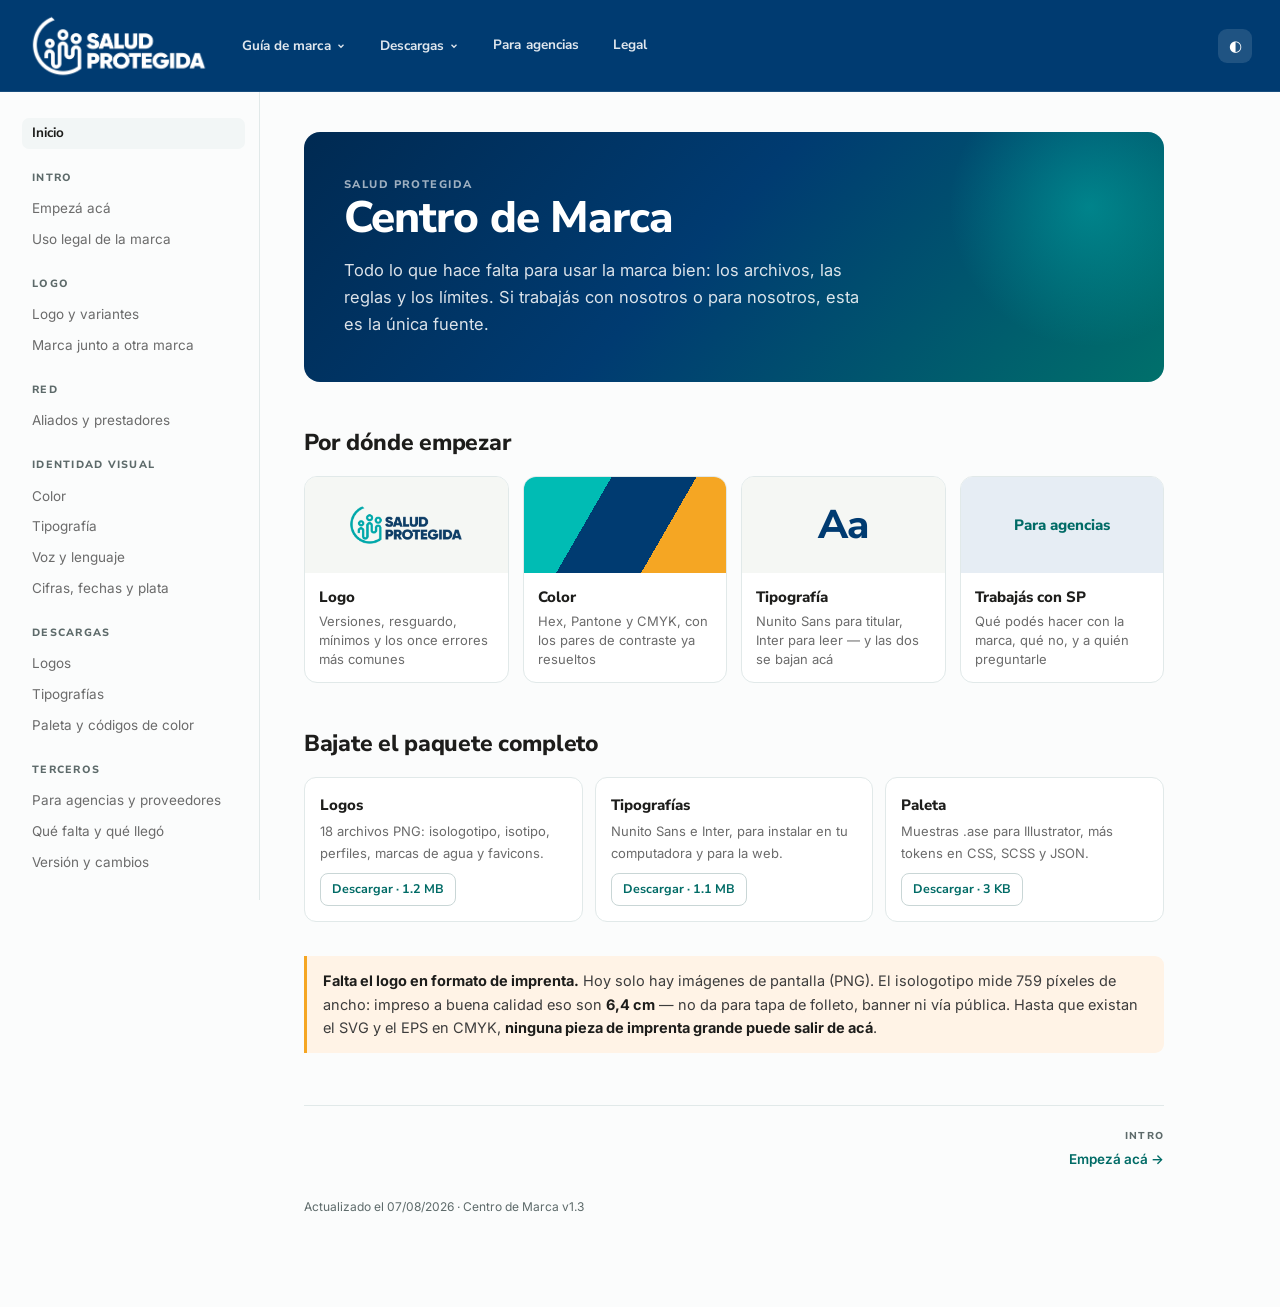
==== commit e6125433: "Las marcas que no son de SP entran, con sus reglas y con su letra chica Tres espacios nuevos para ma" ====
--- a/index.html
+++ b/index.html
@@ -162,6 +162,28 @@
  pointer-events:none}
 .bad .cap{padding:9px 12px 12px;font-size:12.8px;line-height:1.4;color:var(--no);font-weight:600}
 .bad .cap span{display:block;color:var(--muted);font-weight:400;font-size:12px;margin-top:3px}
+/* ---------- lockup con otra marca ---------- */
+.lk{border:1px solid var(--line);border-radius:12px;background:var(--surface);padding:20px;
+ display:flex;align-items:stretch;justify-content:center;flex-wrap:nowrap;overflow-x:auto}
+.lk img.sp{display:block;height:42px;width:auto;align-self:center;flex:none}
+.lk .otra{display:grid;place-items:center;height:42px;padding:0 15px;flex:none;align-self:center;
+ border:1px dashed var(--line-strong);border-radius:7px;font-family:var(--d);font-weight:800;font-size:10px;
+ letter-spacing:.09em;text-transform:uppercase;color:var(--muted);white-space:nowrap}
+.lk .aire{flex:none;display:grid;place-items:center;background:var(--teal-wash);
+ border-left:1px dashed var(--teal);border-right:1px dashed var(--teal);padding:0 4px;
+ font-family:var(--d);font-size:9.5px;font-weight:800;letter-spacing:.05em;color:var(--teal-text);white-space:nowrap}
+.lk-cap{font-size:12.5px;color:var(--muted);margin-top:9px}
+.lk-cap b{color:var(--ink)}
+
+/* ---------- grilla de aliados ---------- */
+.ally-grid{display:grid;grid-template-columns:repeat(auto-fill,minmax(146px,1fr));gap:12px}
+.ally{border:1px solid var(--line);border-radius:11px;overflow:hidden;background:var(--surface)}
+/* La caja queda blanca en los DOS temas a propósito: son marcas ajenas, con sus
+   colores, dibujadas para fondo claro. Invertirlas en oscuro sería alterarlas. */
+.ally .box{height:76px;display:grid;place-items:center;background:#FFFFFF;padding:12px}
+.ally .box img{max-width:100%;max-height:52px;display:block}
+.ally .nm{padding:9px 11px 3px;font-family:var(--d);font-weight:700;font-size:12.5px;color:var(--ink);line-height:1.25}
+.ally .mt{padding:0 11px 10px;font-size:11px;color:var(--muted);font-variant-numeric:tabular-nums}
 .f-recolor{filter:hue-rotate(128deg) saturate(1.5)}
 .f-stretch{transform:scaleX(1.5)}
 .f-rotate{transform:rotate(-9deg)}
@@ -290,7 +312,7 @@
 </div>
 
 <script>
-const A = {"isologoFull": "assets/logos/SP_Isologotipo_Fullcolor_RGB.png", "isologoFullSize": 16397, "isologoWhite": "assets/logos/SP_Isologotipo_Blanco_RGB.png", "isologoWhiteSize": 14770, "isologoNavy": "assets/logos/SP_Isologotipo_Navy_RGB.png", "isologoNavySize": 14853, "isologoBlack": "assets/logos/SP_Isologotipo_Negro_RGB.png", "isologoBlackSize": 14810, "isotipoTurq": "assets/logos/SP_Isotipo_Turquesa_RGB.png", "isotipoTurqSize": 163754, "isotipoTurqPrev": "assets/miniaturas/SP_Isotipo_Turquesa_RGB_mini.png", "isotipoWhite": "assets/logos/SP_Isotipo_Blanco_RGB.png", "isotipoWhiteSize": 163906, "isotipoWhitePrev": "assets/miniaturas/SP_Isotipo_Blanco_RGB_mini.png", "isotipoNavy": "assets/logos/SP_Isotipo_Navy_RGB.png", "isotipoNavySize": 163766, "isotipoNavyPrev": "assets/miniaturas/SP_Isotipo_Navy_RGB_mini.png", "isotipoBlack": "assets/logos/SP_Isotipo_Negro_RGB.png", "isotipoBlackSize": 163675, "isotipoBlackPrev": "assets/miniaturas/SP_Isotipo_Negro_RGB_mini.png", "perfilTurq": "assets/logos/SP_Perfil_Turquesa_1024.png", "perfilTurqSize": 74164, "perfilTurqPrev": "assets/miniaturas/SP_Perfil_Turquesa_1024_mini.png", "perfilNavy": "assets/logos/SP_Perfil_Navy_1024.png", "perfilNavySize": 80315, "perfilNavyPrev": "assets/miniaturas/SP_Perfil_Navy_1024_mini.png", "perfilBlanco": "assets/logos/SP_Perfil_Blanco_1024.png", "perfilBlancoSize": 82515, "perfilBlancoPrev": "assets/miniaturas/SP_Perfil_Blanco_1024_mini.png", "marcaAguaTurq": "assets/logos/SP_MarcaDeAgua_Turquesa15.png", "marcaAguaTurqSize": 123933, "marcaAguaTurqPrev": "assets/miniaturas/SP_MarcaDeAgua_Turquesa15_mini.png", "marcaAguaBlanco": "assets/logos/SP_MarcaDeAgua_Blanco30.png", "marcaAguaBlancoSize": 154189, "marcaAguaBlancoPrev": "assets/miniaturas/SP_MarcaDeAgua_Blanco30_mini.png", "favicon512": "assets/logos/SP_Favicon_512.png", "favicon512Size": 57154, "favicon512Prev": "assets/miniaturas/SP_Favicon_512_mini.png", "favicon192": "assets/logos/SP_Favicon_192.png", "favicon192Size": 18633, "favicon64": "assets/logos/SP_Favicon_64.png", "favicon64Size": 5264, "favicon32": "assets/logos/SP_Favicon_32.png", "favicon32Size": 1889, "faviconIco": "assets/logos/SP_Favicon.ico", "faviconIcoSize": 11959, "fontNunito": "assets/fonts/NunitoSans-Variable.woff2", "fontNunitoSize": 49648, "fontInter": "assets/fonts/Inter-Variable.woff2", "fontInterSize": 349132, "ttfNunitoSemi": "assets/fonts/NunitoSans-SemiBold.ttf", "ttfNunitoSemiSize": 106832, "ttfNunitoExtra": "assets/fonts/NunitoSans-ExtraBold.ttf", "ttfNunitoExtraSize": 106804, "ttfInterReg": "assets/fonts/Inter_18pt-Regular.ttf", "ttfInterRegSize": 342680, "ttfInterMed": "assets/fonts/Inter_18pt-Medium.ttf", "ttfInterMedSize": 343200, "ttfInterSemi": "assets/fonts/Inter_18pt-SemiBold.ttf", "ttfInterSemiSize": 343828, "ttfInterBold": "assets/fonts/Inter_18pt-Bold.ttf", "ttfInterBoldSize": 344152, "oflNunito": "assets/fonts/OFL-NunitoSans.txt", "oflNunitoSize": 4395, "oflInter": "assets/fonts/OFL-Inter.txt", "oflInterSize": 4377, "zipLogos": "descargas/SP_Logos_Pack.zip", "zipLogosSize": 1279603, "zipFonts": "descargas/SP_Tipografias.zip", "zipFontsSize": 1174661, "zipPal": "descargas/SP_Paleta.zip", "zipPalSize": 2960, "ase": "descargas/SP_Paleta.ase", "aseSize": 2386, "css": "descargas/SP_Tokens.css", "cssSize": 1306, "scss": "descargas/SP_Tokens.scss", "scssSize": 1052, "json": "descargas/SP_Tokens.json", "jsonSize": 1799};
+const A = {"isologoFull": "assets/logos/SP_Isologotipo_Fullcolor_RGB.png", "isologoFullSize": 16397, "isologoWhite": "assets/logos/SP_Isologotipo_Blanco_RGB.png", "isologoWhiteSize": 14770, "isologoNavy": "assets/logos/SP_Isologotipo_Navy_RGB.png", "isologoNavySize": 14853, "isologoBlack": "assets/logos/SP_Isologotipo_Negro_RGB.png", "isologoBlackSize": 14810, "isotipoTurq": "assets/logos/SP_Isotipo_Turquesa_RGB.png", "isotipoTurqSize": 163754, "isotipoTurqPrev": "assets/miniaturas/SP_Isotipo_Turquesa_RGB_mini.png", "isotipoWhite": "assets/logos/SP_Isotipo_Blanco_RGB.png", "isotipoWhiteSize": 163906, "isotipoWhitePrev": "assets/miniaturas/SP_Isotipo_Blanco_RGB_mini.png", "isotipoNavy": "assets/logos/SP_Isotipo_Navy_RGB.png", "isotipoNavySize": 163766, "isotipoNavyPrev": "assets/miniaturas/SP_Isotipo_Navy_RGB_mini.png", "isotipoBlack": "assets/logos/SP_Isotipo_Negro_RGB.png", "isotipoBlackSize": 163675, "isotipoBlackPrev": "assets/miniaturas/SP_Isotipo_Negro_RGB_mini.png", "perfilTurq": "assets/logos/SP_Perfil_Turquesa_1024.png", "perfilTurqSize": 74164, "perfilTurqPrev": "assets/miniaturas/SP_Perfil_Turquesa_1024_mini.png", "perfilNavy": "assets/logos/SP_Perfil_Navy_1024.png", "perfilNavySize": 80315, "perfilNavyPrev": "assets/miniaturas/SP_Perfil_Navy_1024_mini.png", "perfilBlanco": "assets/logos/SP_Perfil_Blanco_1024.png", "perfilBlancoSize": 82515, "perfilBlancoPrev": "assets/miniaturas/SP_Perfil_Blanco_1024_mini.png", "marcaAguaTurq": "assets/logos/SP_MarcaDeAgua_Turquesa15.png", "marcaAguaTurqSize": 123933, "marcaAguaTurqPrev": "assets/miniaturas/SP_MarcaDeAgua_Turquesa15_mini.png", "marcaAguaBlanco": "assets/logos/SP_MarcaDeAgua_Blanco30.png", "marcaAguaBlancoSize": 154189, "marcaAguaBlancoPrev": "assets/miniaturas/SP_MarcaDeAgua_Blanco30_mini.png", "favicon512": "assets/logos/SP_Favicon_512.png", "favicon512Size": 57154, "favicon512Prev": "assets/miniaturas/SP_Favicon_512_mini.png", "favicon192": "assets/logos/SP_Favicon_192.png", "favicon192Size": 18633, "favicon64": "assets/logos/SP_Favicon_64.png", "favicon64Size": 5264, "favicon32": "assets/logos/SP_Favicon_32.png", "favicon32Size": 1889, "faviconIco": "assets/logos/SP_Favicon.ico", "faviconIcoSize": 11959, "fontNunito": "assets/fonts/NunitoSans-Variable.woff2", "fontNunitoSize": 49648, "fontInter": "assets/fonts/Inter-Variable.woff2", "fontInterSize": 349132, "ttfNunitoSemi": "assets/fonts/NunitoSans-SemiBold.ttf", "ttfNunitoSemiSize": 106832, "ttfNunitoExtra": "assets/fonts/NunitoSans-ExtraBold.ttf", "ttfNunitoExtraSize": 106804, "ttfInterReg": "assets/fonts/Inter_18pt-Regular.ttf", "ttfInterRegSize": 342680, "ttfInterMed": "assets/fonts/Inter_18pt-Medium.ttf", "ttfInterMedSize": 343200, "ttfInterSemi": "assets/fonts/Inter_18pt-SemiBold.ttf", "ttfInterSemiSize": 343828, "ttfInterBold": "assets/fonts/Inter_18pt-Bold.ttf", "ttfInterBoldSize": 344152, "oflNunito": "assets/fonts/OFL-NunitoSans.txt", "oflNunitoSize": 4395, "oflInter": "assets/fonts/OFL-Inter.txt", "oflInterSize": 4377, "zipLogos": "descargas/SP_Logos_Pack.zip", "zipLogosSize": 1279603, "zipFonts": "descargas/SP_Tipografias.zip", "zipFontsSize": 1174661, "zipPal": "descargas/SP_Paleta.zip", "zipPalSize": 2960, "ase": "descargas/SP_Paleta.ase", "aseSize": 2386, "css": "descargas/SP_Tokens.css", "cssSize": 1306, "scss": "descargas/SP_Tokens.scss", "scssSize": 1052, "json": "descargas/SP_Tokens.json", "jsonSize": 1799, "zipAliados": "descargas/SP_Aliados_Pack.zip", "zipAliadosSize": 48605};
 const CONTRAST = [{"fg": "Turquesa 500", "fgh": "#00BCB4", "bg": "Blanco", "bgh": "#FFFFFF", "r": 2.37, "cuerpo": "✗", "grande": "✗"}, {"fg": "Turquesa 700", "fgh": "#009690", "bg": "Blanco", "bgh": "#FFFFFF", "r": 3.64, "cuerpo": "✗", "grande": "AA"}, {"fg": "Turquesa 900", "fgh": "#006B66", "bg": "Blanco", "bgh": "#FFFFFF", "r": 6.37, "cuerpo": "AA", "grande": "AAA"}, {"fg": "Navy 500", "fgh": "#003B71", "bg": "Blanco", "bgh": "#FFFFFF", "r": 11.27, "cuerpo": "AAA", "grande": "AAA"}, {"fg": "Cuerpo", "fgh": "#3D3D3D", "bg": "Blanco", "bgh": "#FFFFFF", "r": 10.86, "cuerpo": "AAA", "grande": "AAA"}, {"fg": "Secundario", "fgh": "#6B6B6B", "bg": "Blanco", "bgh": "#FFFFFF", "r": 5.33, "cuerpo": "AA", "grande": "AAA"}, {"fg": "Ambar 500", "fgh": "#F5A623", "bg": "Blanco", "bgh": "#FFFFFF", "r": 2.03, "cuerpo": "✗", "grande": "✗"}, {"fg": "Ambar 700", "fgh": "#C47E00", "bg": "Blanco", "bgh": "#FFFFFF", "r": 3.32, "cuerpo": "✗", "grande": "AA"}, {"fg": "Sage 500", "fgh": "#7FB396", "bg": "Blanco", "bgh": "#FFFFFF", "r": 2.39, "cuerpo": "✗", "grande": "✗"}, {"fg": "Sage 700", "fgh": "#457A5A", "bg": "Blanco", "bgh": "#FFFFFF", "r": 5.02, "cuerpo": "AA", "grande": "AAA"}, {"fg": "Lavender 500", "fgh": "#9B84C0", "bg": "Blanco", "bgh": "#FFFFFF", "r": 3.25, "cuerpo": "✗", "grande": "AA"}, {"fg": "Lavender 700", "fgh": "#6F5A95", "bg": "Blanco", "bgh": "#FFFFFF", "r": 5.88, "cuerpo": "AA", "grande": "AAA"}, {"fg": "Terracota 500", "fgh": "#C67B5C", "bg": "Blanco", "bgh": "#FFFFFF", "r": 3.29, "cuerpo": "✗", "grande": "AA"}, {"fg": "Terracota 700", "fgh": "#A05640", "bg": "Blanco", "bgh": "#FFFFFF", "r": 5.38, "cuerpo": "AA", "grande": "AAA"}, {"fg": "Blanco", "fgh": "#FFFFFF", "bg": "Navy 500", "bgh": "#003B71", "r": 11.27, "cuerpo": "AAA", "grande": "AAA"}, {"fg": "Blanco", "fgh": "#FFFFFF", "bg": "Turquesa 500", "bgh": "#00BCB4", "r": 2.37, "cuerpo": "✗", "grande": "✗"}, {"fg": "Navy 500", "fgh": "#003B71", "bg": "SP-50", "bgh": "#E6F7F6", "r": 10.19, "cuerpo": "AAA", "grande": "AAA"}, {"fg": "Turquesa 900", "fgh": "#006B66", "bg": "SP-50", "bgh": "#E6F7F6", "r": 5.77, "cuerpo": "AA", "grande": "AAA"}];
 
 /* ---- estructura de navegación: id, título, grupo, sub-secciones ---- */
@@ -299,6 +321,8 @@
   {id:'/empeza',      t:'Empezá acá',          g:'Intro'},
   {id:'/legal',       t:'Uso legal de la marca',g:'Intro'},
   {id:'/logo',        t:'Logo y variantes',    g:'Logo', sub:['Versiones','Área de resguardo','Tamaño mínimo','Usos indebidos','Matriz de uso']},
+  {id:'/lockup',      t:'Marca junto a otra marca', g:'Logo', sub:['La separación','Cuál va primero','Qué versión de SP usar','Se igualan por peso, no por ancho','Qué no se hace nunca']},
+  {id:'/red',         t:'Aliados y prestadores', g:'Red', sub:['Los aliados','Prestadores','Profesionales y sanatorios']},
   {id:'/color',       t:'Color',               g:'Identidad visual', sub:['Núcleo','Escalas','Narrativas','Qué color va en el texto']},
   {id:'/tipografia',  t:'Tipografía',          g:'Identidad visual'},
   {id:'/voz',         t:'Voz y lenguaje',      g:'Identidad visual'},
@@ -310,6 +334,12 @@
   {id:'/faltantes',   t:'Qué falta y qué llegó', g:'Terceros', sub:['Para encargar a un diseñador','Lo que resuelve SP','El pedido, listo para copiar','Lo último que llegó']},
   {id:'/cambios',     t:'Versión y cambios',   g:'Terceros'},
 ];
+
+/* Los aliados: clave de archivo, nombre, ancho, alto y peso — medidos sobre los
+   archivos reales, no declarados. El ancho es el dato que importa: manda cuánto
+   se puede imprimir. Están ordenados alfabéticamente por nombre. */
+const ALIADOS = [["acuidarte","Acuidarte",72,61,1968],["assistcard","Assist Card",61,58,3954],["barberos","Barberos López",64,63,5356],["billio","Billio",29,46,1864],["charpentier","Charpentier",49,57,2914],["sanjose","Farmacia San José",124,56,6132],["farmatotal","Farmatotal",123,26,4104],["fisiospa","Fisio Spa",74,61,3790],["promedik","Promedik",61,57,4892],["puntofarma","Punto Farma",121,19,3152],["upalala","Upalala",76,61,5396],["meister","Óptica Meister",85,56,3182]];
+const cmPrint = px => (px/300*2.54).toFixed(1).replace('.',',');
 
 const esc = s => String(s).replace(/[&<>"]/g,c=>({'&':'&amp;','<':'&lt;','>':'&gt;','"':'&quot;'}[c]));
 const anchor = s => s.normalize('NFD').replace(/[̀-ͯ]/g,'').toLowerCase().replace(/[^a-z0-9]+/g,'-');
@@ -474,7 +504,7 @@
 
 <h2 id="versiones" style="margin-top:44px">Versiones</h2>
 <p class="prose" style="margin-top:10px">El <b>isologotipo</b> es el conjunto completo: el isotipo —el grupo humano en arco— más el texto
-  "SALUD PROTEGIDA MEDICINA PREPAGA". Existe en cuatro colores y ninguno más.
+  "SALUD PROTEGIDA", en dos líneas y todo en mayúsculas. Existe en cuatro colores y ninguno más.
   <b>Cualquier variación de estos colores no está permitida.</b></p>
 <div class="grid g4" style="margin-top:16px">
   <div class="asset"><div class="prev bg-light"><img src="${A.isologoFull}" alt="Isologotipo fullcolor"></div>
@@ -493,7 +523,8 @@
 <h2 id="area-de-resguardo" style="margin-top:44px">Área de resguardo</h2>
 <p class="prose" style="margin-top:10px">También se le dice <i>el aire del logo</i>.
   Alrededor del logo tiene que quedar espacio vacío, y ese espacio tiene una medida:
-  <b>la altura de la letra "a" del logotipo</b>. Ningún otro elemento entra ahí — ni texto, ni imagen, ni el borde de la página.</p>
+  <b>la altura de la letra "A" del logotipo</b> — la A de SALUD, que va en mayúscula como todo el logotipo.
+  Ningún otro elemento entra ahí — ni texto, ni imagen, ni el borde de la página.</p>
 <div class="card" style="margin-top:16px;display:grid;place-items:center;padding:clamp(14px,4vw,34px);background:var(--surface-2)">
   <div style="position:relative;padding:clamp(20px,6vw,34px);outline:1.5px dashed var(--teal);outline-offset:0;background:var(--surface);max-width:100%">
     <img src="${A.isologoFull}" alt="Isologotipo con su área de resguardo" style="width:min(250px,44vw);display:block">
@@ -511,7 +542,7 @@
   <thead><tr><th>Pieza</th><th>Digital</th><th>Impreso</th><th>Por qué</th></tr></thead>
   <tbody>
     <tr><td><b>Isologotipo</b></td><td class="tnum">180 px de ancho</td><td class="tnum">2,5 cm de ancho</td>
-        <td>Debajo de eso "MEDICINA PREPAGA" deja de leerse.</td></tr>
+        <td>Debajo de eso "PROTEGIDA", que es la línea más larga, deja de leerse.</td></tr>
     <tr><td><b>Isotipo</b></td><td class="tnum">24 px de ancho</td><td class="tnum">8 mm de ancho</td>
         <td>Es una forma sola: aguanta mucho más chico.</td></tr>
   </tbody>
@@ -985,6 +1016,173 @@
 '',
 'Gracias.'
 ].join('\n');
+
+V['/lockup'] = () => `
+<div class="eyebrow">Logo</div>
+<h1>Marca junto a otra marca</h1>
+<p class="verdict long">La marca de SP nunca se pega a otra. Entre las dos hay aire, y ese aire ya tiene una medida.</p>
+<p class="lede prose">SP aparece hoy al lado de una docena de marcas aliadas, y hasta ahora cada pieza lo resolvía a ojo.
+  Esta página fija las reglas. No inventa medidas nuevas: las saca de las que este mismo centro ya publica.</p>
+
+<h2 id="la-separacion" style="margin-top:44px">La separación</h2>
+<p class="prose" style="margin-top:10px">Ya está publicado que alrededor del logo de SP tiene que quedar un espacio vacío
+  del tamaño de <b>la altura de la letra "a" del logotipo</b>, y que ahí no entra nada. Como el logotipo va todo en
+  mayúsculas —dice <span class="mono">SALUD PROTEGIDA</span>—, esa letra es <b>la "A" mayúscula</b>: la altura de la A
+  de SALUD. La otra marca también tiene su propia área de resguardo. Cuando las dos conviven hay que respetar las dos,
+  así que el espacio entre ellas es <b>la suma de ambas</b>, y nunca menos de dos A.</p>
+<div class="lk" style="margin-top:16px">
+  <img class="sp" src="${A.isologoFull}" alt="Isologotipo de Salud Protegida">
+  <div class="aire" style="width:76px">2 × A</div>
+  <div class="otra">Otra marca</div>
+</div>
+<p class="lk-cap"><b>Si no sabés cuánto mide la A de la otra marca</b>, usá dos veces la de SP. Pasarse de aire nunca
+  rompió una pieza; quedarse corto sí. <span style="color:var(--faint)">El diagrama marca dónde va el aire; no está
+  dibujado a escala.</span></p>
+<div class="note" style="margin-top:16px"><b>Una raya en el medio es opcional, y casi siempre sobra.</b> Si la usás, que
+  sea fina, gris, de la mitad de alto que las marcas, y que no coma el aire: va centrada dentro de ese espacio, no
+  en lugar de él.</div>
+
+<h2 id="cual-va-primero" style="margin-top:44px">Cuál va primero</h2>
+<p class="prose" style="margin-top:10px">Manda <b>de quién es la pieza</b>, no quién es más grande ni quién pagó.
+  Si la pieza sale de SP, SP va primera —a la izquierda, o arriba si van apiladas—. Si la pieza es del aliado y SP
+  aparece como respaldo, es al revés. Dentro de una misma campaña el orden no se cambia de pieza en pieza.</p>
+<div class="grid g2" style="margin-top:14px">
+  <div>
+    <div class="lk"><img class="sp" src="${A.isologoFull}" alt=""><div class="aire" style="width:52px">aire</div><div class="otra">Aliado</div></div>
+    <p class="lk-cap"><b>Pieza de SP.</b> La invitación, el folleto, el posteo lo hace SP.</p>
+  </div>
+  <div>
+    <div class="lk"><div class="otra">Aliado</div><div class="aire" style="width:52px">aire</div><img class="sp" src="${A.isologoFull}" alt=""></div>
+    <p class="lk-cap"><b>Pieza del aliado.</b> SP acompaña; la voz es del otro.</p>
+  </div>
+</div>
+
+<h2 id="que-version-de-sp-usar" style="margin-top:44px">Qué versión de SP usar</h2>
+<p class="prose" style="margin-top:10px">La decide el fondo sobre el que caen las dos marcas, no el color del logo del
+  aliado. Es la misma regla de siempre, y acá se vuelve más fácil de romper porque uno mira el logo de al lado en vez
+  de mirar el fondo.</p>
+<div class="tbl-scroll" style="margin-top:14px"><table>
+  <thead><tr><th>Fondo de la pieza</th><th>Versión de SP</th><th>Archivo</th></tr></thead>
+  <tbody>
+    <tr><td>Blanco o claro</td><td><b>Fullcolor</b></td><td><span class="mono">SP_Isologotipo_Fullcolor_RGB</span></td></tr>
+    <tr><td>Navy, turquesa, oscuro o foto</td><td><b>Blanca</b></td><td><span class="mono">SP_Isologotipo_Blanco_RGB</span></td></tr>
+    <tr><td>Una sola tinta</td><td><b>Negra</b> o navy</td><td><span class="mono">SP_Isologotipo_Negro_RGB</span></td></tr>
+  </tbody>
+</table></div>
+<div class="warn" style="margin-top:14px"><b>El error más común del lockup.</b> Poner el SP fullcolor sobre un fondo de
+  color porque el logo del aliado es de color y "hace juego". Sobre fondo de color o foto va la versión blanca,
+  siempre. Si el aliado necesita su versión de color y el fondo no se lo permite, el que cambia es el fondo.</div>
+
+<h2 id="se-igualan-por-peso-no-por-ancho" style="margin-top:44px">Se igualan por peso, no por ancho</h2>
+<p class="prose" style="margin-top:10px">Dos logos al mismo ancho casi nunca se ven del mismo tamaño. Entre los aliados
+  de SP están <b>Punto Farma</b>, que es apaisado (${ALIADOS.find(a=>a[0]==='puntofarma')[2]} × ${ALIADOS.find(a=>a[0]==='puntofarma')[3]} px, casi seis veces
+  más ancho que alto) y <b>Billio</b>, que es vertical (${ALIADOS.find(a=>a[0]==='billio')[2]} × ${ALIADOS.find(a=>a[0]==='billio')[3]} px). Puestos al mismo ancho,
+  Billio queda enorme y Punto Farma desaparece.</p>
+<p class="prose" style="margin-top:10px">La forma que funciona: igualar <b>la altura de las letras</b>, o —si uno es un
+  símbolo y el otro un logotipo— igualar el área que ocupa cada mancha. Es a ojo, y el ojo tiene razón: si parecen del
+  mismo tamaño, están bien, aunque los números digan otra cosa.</p>
+
+<h2 id="que-no-se-hace-nunca" style="margin-top:44px">Qué no se hace nunca</h2>
+<div class="stack" style="margin-top:14px">
+  <div class="card"><b>Encerrar las dos marcas en una caja común.</b> <span style="color:var(--muted)">Un recuadro que
+    las abraza las convierte en un logo nuevo que no existe.</span></div>
+  <div class="card"><b>Achicar SP por debajo de su mínimo para que entre.</b> <span style="color:var(--muted)">El
+    isologotipo no baja de 180 px en pantalla ni de 2,5 cm impreso. Si no entra, se pasa al isotipo — que aguanta
+    hasta 24 px y 8 mm— y no se fuerza el isologotipo.</span></div>
+  <div class="card"><b>Recolorear el logo del aliado para que combine con la paleta de SP.</b> <span style="color:var(--muted)">Es
+    su marca, no la nuestra. Va con sus colores o en blanco, si el aliado tiene versión blanca.</span></div>
+  <div class="card"><b>Mezclar el orden dentro de una misma campaña.</b> <span style="color:var(--muted)">SP a la
+    izquierda en el folleto y a la derecha en el banner se lee como descuido.</span></div>
+  <div class="card"><b>Sumar tres o más marcas sin jerarquía.</b> <span style="color:var(--muted)">Una fila de logos
+    todos iguales no dice nada. Si son varios, van en una franja aparte, más chicos, con un rótulo que explique qué
+    son —y ahí SP no va en la franja: va arriba, como dueña de la pieza.</span></div>
+</div>
+<div class="note" style="margin-top:18px"><b>Estas reglas están escritas, no acordadas.</b> Salen de las medidas que
+  este centro ya publica y de lo que se ve en las piezas de hoy, pero no pasaron todavía por el diseñador ni por los
+  aliados. Sirven para trabajar; conviene confirmarlas antes de tratarlas como definitivas.
+  <span class="pill p-gap" style="margin-left:4px">Sin confirmar</span></div>`;
+
+V['/red'] = () => `
+<div class="eyebrow">Red</div>
+<h1>Aliados y prestadores</h1>
+<p class="verdict long">Las marcas de esta página no son de SP. Se usan para piezas donde ese aliado participa, y para nada más.</p>
+<p class="lede prose">SP trabaja con dos grupos distintos que suelen confundirse. Los <b>aliados</b> son comercios y
+  servicios donde el socio tiene descuentos. Los <b>prestadores</b> son quienes atienden: sanatorios, laboratorios,
+  centros de imágenes. Son dos listas, dos usos y dos permisos distintos.</p>
+
+<h2 id="los-aliados" style="margin-top:44px">Los aliados</h2>
+<p class="prose" style="margin-top:10px">Doce marcas, las mismas que muestra el sitio de socios.</p>
+<div class="ally-grid" style="margin-top:16px">
+  ${ALIADOS.map(([k,n,w,h,s])=>`<div class="ally">
+    <div class="box"><img src="assets/aliados/${k}.webp" alt="Logo de ${esc(n)}" loading="lazy"></div>
+    <div class="nm">${esc(n)}</div>
+    <div class="mt">${w} × ${h} px · ${kb(s)}</div>
+  </div>`).join('')}
+</div>
+<div class="packrow" style="margin-top:18px"><div class="pack">
+  <div class="t">Los doce logos</div>
+  <div class="s">Tal como están hoy: archivos de web. Incluye un LEEME con la advertencia de abajo.</div>
+  <a class="dl" download="SP_Aliados_Pack.zip" href="${A.zipAliados}">Descargar · ${kb(A.zipAliadosSize)}</a>
+</div></div>
+
+<div class="warn" style="margin-top:22px"><b>Ninguno de estos archivos sirve para imprenta, y el número lo dice.</b>
+  Miden entre ${Math.min(...ALIADOS.map(a=>a[2]))} y ${Math.max(...ALIADOS.map(a=>a[2]))} píxeles de ancho: a 300 dpi son
+  entre <b>${cmPrint(Math.min(...ALIADOS.map(a=>a[2])))} y ${cmPrint(Math.max(...ALIADOS.map(a=>a[2])))} cm</b>. El más chico, Billio, tiene
+  ${ALIADOS.find(a=>a[0]==='billio')[2]} píxeles de ancho — dos milímetros impresos. Alcanzan para una franja de logos en una
+  web y para nada más. Para cualquier pieza impresa hay que pedirle a cada aliado su archivo vectorial.
+  <span class="pill p-gap" style="margin-left:4px">Bloqueante para imprenta</span></div>
+
+<div class="note" style="margin-top:16px"><b>Sobre el permiso.</b> SP usa estas marcas por el acuerdo comercial que
+  tiene con cada aliado, y en la práctica el permiso es tácito: hay contrato de trabajo conjunto y a los aliados
+  suele gustarles aparecer. Aun así, <b>el permiso por escrito para redistribuir el logo todavía no está</b>, y
+  conviene pedirlo junto con el vectorial — es el mismo mensaje.
+  <span class="pill p-gap" style="margin-left:4px">Pendiente</span></div>
+
+<h3 style="margin-top:26px">Qué se puede hacer con estos logos</h3>
+<div class="grid g2" style="margin-top:12px">
+  <div class="card"><b>Sí</b><p style="font-size:13.5px;color:var(--muted);margin-top:6px">Piezas de SP donde ese aliado
+    participa: el beneficio, la promoción conjunta, la franja de aliados. Siempre con su forma, su color y su aire,
+    y con las reglas de <a href="#/lockup">Marca junto a otra marca</a>.</p></div>
+  <div class="card"><b>No</b><p style="font-size:13.5px;color:var(--muted);margin-top:6px">Piezas donde el aliado no
+    participa, para sugerir un respaldo que no dio, recoloreados, deformados, ni en material de un tercero que no sea
+    de SP.</p></div>
+</div>
+
+<h2 id="prestadores" style="margin-top:44px">Prestadores</h2>
+<p class="prose" style="margin-top:10px">Son quienes atienden: sanatorios, laboratorios, centros de imágenes, clínicas.
+  Es una lista distinta de la de aliados, con un permiso distinto, y <b>hoy no existe como material de marca</b>.</p>
+<div class="warn" style="margin-top:14px"><b>El espacio está, el contenido no.</b> El sitio de socios muestra
+  <i>tipos</i> de servicio —sanatorio, laboratorio, maternidad, emergencias— y no nombres ni logos. Para llenar esta
+  sección hace falta, de SP: la lista de quiénes entran, el logo de cada uno en archivo vectorial, y la confirmación
+  de que el contrato permite mostrarlo. Sin las tres cosas no se publica nada acá.
+  <span class="pill p-gap" style="margin-left:4px">Pendiente</span></div>
+<p class="prose" style="margin-top:14px">Mientras tanto, para una pieza que necesite hablar de la red, lo que se usa es
+  <b>la Guía Médica del sitio de socios</b>, que es donde la red vive actualizada. Una lista pegada en un folleto
+  envejece; un enlace no.</p>
+
+<h2 id="profesionales-y-sanatorios" style="margin-top:44px">Profesionales y sanatorios</h2>
+<p class="prose" style="margin-top:10px">Fotos de médicos, de equipos y de los lugares donde se atiende. Tampoco existen
+  todavía, y este es el material más delicado de los tres, por una razón que no es de marca.</p>
+<div class="warn" style="margin-top:14px"><b>La foto de una persona necesita el permiso de esa persona.</b> No alcanza
+  con que la sacamos nosotros ni con que trabaje con SP: hace falta su consentimiento para <i>ese</i> uso, y una página
+  pública de descarga es el uso más amplio que existe. Antes de subir una sola foto de alguien hay que tener, por
+  cada persona, su autorización escrita, para qué usos, y cómo se da de baja si cambia de opinión.
+  <span class="pill p-gap" style="margin-left:4px">Pendiente</span></div>
+<h3 style="margin-top:24px">Qué foto sirve, cuando lleguen</h3>
+<div class="stack" style="margin-top:12px">
+  <div class="card"><b>Personas reales, mirando a cámara.</b> <span style="color:var(--muted)">Nada de banco de
+    imágenes internacional. Una sala de espera de Asunción se reconoce; una foto genérica se nota.</span></div>
+  <div class="card"><b>Sin sonrisa cuando el tema es serio.</b> <span style="color:var(--muted)">Un diagnóstico
+    difícil no se ilustra con gente contenta.</span></div>
+  <div class="card"><b>Horizontal y vertical de cada toma.</b> <span style="color:var(--muted)">La misma foto va a
+    tener que entrar en un posteo cuadrado, en una historia vertical y en un encabezado apaisado.</span></div>
+  <div class="card"><b>Sin datos de pacientes en el encuadre.</b> <span style="color:var(--muted)">Pantallas,
+    planillas, carteles con nombres: se revisa el fondo antes de disparar, no después.</span></div>
+</div>
+
+<div class="note" style="margin-top:22px"><b>Por qué estas tres cosas están en la misma página.</b> Las tres son marcas
+  o imágenes que <b>no son de SP</b>. La regla que las une es una sola: se usan para piezas de SP donde esa persona o
+  esa marca participa, con su permiso, y no se reparten para otra cosa.</div>`;
 
 V['/faltantes'] = () => `
 <div class="eyebrow">Terceros</div>
@@ -1050,6 +1248,12 @@
       <td><span class="pill p-mid">Importante</span></td>
     </tr>
     <tr>
+      <td><b>Vectoriales de los 12 aliados</b><br><span style="color:var(--muted)">los pide SP, los hace cada aliado</span></td>
+      <td>Los archivos que tenemos miden de 29 a 124 px de ancho: entre 0,2 y 1,0 cm impresos. No entra ninguna pieza gráfica con eso.</td>
+      <td><span style="color:var(--muted)">El que cada aliado tenga —<span class="mono">.svg</span>, <span class="mono">.eps</span> o <span class="mono">.pdf</span></span></td>
+      <td><span class="pill p-gap">Bloqueante</span></td>
+    </tr>
+    <tr>
       <td><b>Set de íconos</b></td>
       <td>El sitio de clientes ya usa íconos, pero cada uno se dibujó suelto y el grosor del trazo va de 1,7 a 4.
         No hay set ni regla escrita.</td>
@@ -1077,7 +1281,10 @@
   <tbody>
     <tr><td><b>Dueño y correo de marca</b></td><td>El centro no tiene todavía a quién derivar una consulta. Es lo más barato de resolver y lo que más traba.</td><td><span class="pill p-gap">Pendiente</span></td></tr>
     <tr><td><b>Circuito de aprobación de piezas</b></td><td>A quién se le manda una pieza, con cuánta anticipación y quién responde. Hoy no hay plazo ni responsable.</td><td><span class="pill p-gap">Pendiente</span></td></tr>
-    <tr><td><b>Reglas de lockup con aliados</b></td><td>SP convive hoy con más de diez marcas en sus piezas y no está escrito cómo se acomodan.</td><td><span class="pill p-gap">Pendiente</span></td></tr>
+    <tr><td><b>Confirmar las reglas de lockup</b></td><td>Ya están escritas en <a href="#/lockup">Marca junto a otra marca</a>, derivadas de las medidas que este centro publica. Falta que las mire el diseñador y que los aliados sepan que existen.</td><td><span class="pill p-mid">Casi</span></td></tr>
+    <tr><td><b>Permiso escrito de los 12 aliados</b></td><td>Hoy el permiso es tácito: hay acuerdo comercial y a los aliados suele gustarles aparecer. Conviene pedirlo por escrito junto con el vectorial, que es el mismo mensaje.</td><td><span class="pill p-gap">Pendiente</span></td></tr>
+    <tr><td><b>La lista de prestadores</b></td><td>Quiénes entran, el logo de cada uno y la confirmación de que el contrato permite mostrarlo. El espacio está armado en <a href="#/red">Aliados y prestadores</a>; falta el contenido.</td><td><span class="pill p-gap">Pendiente</span></td></tr>
+    <tr><td><b>Consentimiento para las fotos de profesionales</b></td><td>Por cada persona: su autorización escrita, para qué usos y cómo se da de baja. Sin eso no sube ninguna foto de nadie.</td><td><span class="pill p-gap">Pendiente</span></td></tr>
     <tr><td><b>Confirmar los dos tamaños mínimos</b></td><td>Los valores publicados son una propuesta corregida, no una medición. La regla que este centro publica tiene que ser verdadera.</td><td><span class="pill p-gap">Pendiente</span></td></tr>
     <tr><td><b>Criterio de fotografía escrito</b></td><td>Hay material, falta el criterio. Sin él cada proveedor elige por su cuenta.</td><td><span class="pill p-mid">Menor</span></td></tr>
     <tr><td>Abrir <span class="mono">SP_Paleta.ase</span> en Illustrator</td><td>El archivo se leyó de vuelta y es correcto según la especificación: 62 bloques, 9 grupos y las tres tintas CMYK con sus valores. Falta la confirmación final, que es abrirlo en Adobe una vez.</td><td><span class="pill p-mid">Casi</span></td></tr>
@@ -1100,6 +1307,7 @@
 <div class="tbl-scroll" style="margin-top:14px"><table>
   <thead><tr><th>Fecha</th><th>Qué entró</th><th>Dónde está</th></tr></thead>
   <tbody>
+    <tr><td class="tnum">07/08/2026</td><td><b>Los 12 logos de aliados</b> — Farmatotal, Punto Farma, Assist Card, Farmacia San José, Óptica Meister, Promedik, Billio, Acuidarte, Charpentier, Fisio Spa, Barberos López y Upalala. Venían del sitio de socios; son archivos de web y no sirven para imprenta.</td><td><span class="mono">assets/aliados/</span></td></tr>
     <tr><td class="tnum">07/08/2026</td><td><b>Seis tipografías para instalar</b> — Nunito Sans SemiBold y ExtraBold, Inter Regular, Medium, SemiBold y Bold, en <span class="mono">.ttf</span>. Antes solo había <span class="mono">.woff2</span>, que no se instala en Illustrator, Word ni Canva.</td><td><span class="mono">assets/fonts/</span></td></tr>
     <tr><td class="tnum">06/08/2026</td><td><b>Los 18 archivos de marca</b> — isologotipo en 4 versiones, isotipo en 4, cinco favicons, dos marcas de agua y tres fotos de perfil. Todos PNG.</td><td><span class="mono">assets/logos/</span></td></tr>
     <tr><td class="tnum">06/08/2026</td><td><b>La paleta en formato Adobe</b> — <span class="mono">SP_Paleta.ase</span>, más los colores en CSS, Sass y JSON para quien programa.</td><td><span class="mono">descargas/</span></td></tr>
@@ -1117,6 +1325,10 @@
 <div class="tbl-scroll" style="margin-top:22px"><table>
   <thead><tr><th>Fecha</th><th>Versión</th><th>Qué cambió</th></tr></thead>
   <tbody>
+    <tr><td class="tnum">07/08/2026</td><td>1.3</td><td><b>Entran los aliados, y las reglas para ponerlos al lado de SP.</b> Los 12 logos vivían solo en el sitio de socios; ahora están acá, con su pack. Y hay página nueva de lockup: cuánto aire va entre dos marcas —dos veces la "a", derivado del área de resguardo que este centro ya publicaba—, cuál va primero, qué versión de SP usar y qué no se hace nunca. Se sumaron también el espacio de prestadores y el de fotos de profesionales: los dos sin contenido todavía, con lo que hace falta para llenarlos.</td></tr>
+    <tr><td class="tnum">07/08/2026</td><td>1.3</td><td><b>Cuarta corrección al manual anterior: el isologotipo no dice "MEDICINA PREPAGA".</b> El sitio afirmaba que el texto del isologotipo era "SALUD PROTEGIDA MEDICINA PREPAGA", y que por debajo del mínimo "MEDICINA PREPAGA deja de leerse". Se miró el archivo: dice <b>SALUD PROTEGIDA</b> en dos líneas y nada más. La línea que se pierde primero es PROTEGIDA, que es la más larga. El mínimo de 180 px no cambia; cambia el porqué.</td></tr>
+    <tr><td class="tnum">07/08/2026</td><td>1.3</td><td><b>El área de resguardo se medía con una letra que no existe.</b> La regla decía "la altura de la letra «a» del logotipo", pero el logotipo va todo en mayúsculas: no hay ninguna "a" minúscula que medir. Ahora dice la <b>A</b> de SALUD. La medida no cambia — cambia que ahora se puede señalar cuál es.</td></tr>
+    <tr><td class="tnum">07/08/2026</td><td>1.3</td><td><b>Los logos de aliados no sirven para imprenta, y ahora se dice.</b> Medidos: de 29 a 124 px de ancho, o sea de 0,2 a 1,0 cm a 300 dpi. Billio tiene 29 px — dos milímetros impresos. Estaban en el sitio de socios sin ninguna advertencia, así que un diseñador podía bajarlos y enterarse recién en la imprenta.</td></tr>
     <tr><td class="tnum">07/08/2026</td><td>1.2</td><td><b>Página nueva: <a href="#/faltantes">Qué falta y qué llegó</a>.</b> Los faltantes estaban en una sola lista que mezclaba tres cosas distintas —lo que se le encarga a un diseñador, lo que decide SP y funciones de este sitio— con seis vocabularios de estado para clasificarlos. Ahora están separados por quién los resuelve, cada archivo pedido lleva el nombre exacto con el que tiene que volver, y hay un pedido en texto listo para copiar y mandar. Se agregó además el registro de qué archivo entró y cuándo, que antes no existía.</td></tr>
     <tr><td class="tnum">07/08/2026</td><td>1.1</td><td><b>Las tipografías no se podían instalar.</b> La descarga traía solo <span class="mono">.woff2</span>, que es formato de navegador: no se instala en Illustrator, Word ni Canva. Ahora van también los seis <span class="mono">.ttf</span>, y el sitio explica cuál usar.</td></tr>
     <tr><td class="tnum">07/08/2026</td><td>1.1</td><td><b>Reescrito para quien no es diseñador.</b> "Contraste" pasó a ser <b>"Qué color va en el texto"</b>, con la regla en palabras y una comparación que se ve. Los ratios quedan plegados bajo <i>Para quien programa</i>. Se tradujeron doce términos más: tokens, lockup, formatos locales, SIL OFL, dpi y RGB/CMYK, entre otros.</td></tr>
@@ -1156,7 +1368,7 @@
     <div>${prev?`<a href="#${prev.id}"><span class="lb">${esc(prev.g||'Inicio')}</span><span class="tt">← ${esc(prev.t)}</span></a>`:''}</div>
     <div style="text-align:right">${next?`<a href="#${next.id}"><span class="lb">${esc(next.g)}</span><span class="tt">${esc(next.t)} →</span></a>`:''}</div>
   </nav>
-  <div class="stamp">Actualizado el 07/08/2026 · Centro de Marca v1.2</div>`;
+  <div class="stamp">Actualizado el 07/08/2026 · Centro de Marca v1.3</div>`;
 }
 function route(){
   const raw=location.hash.slice(1)||'/';
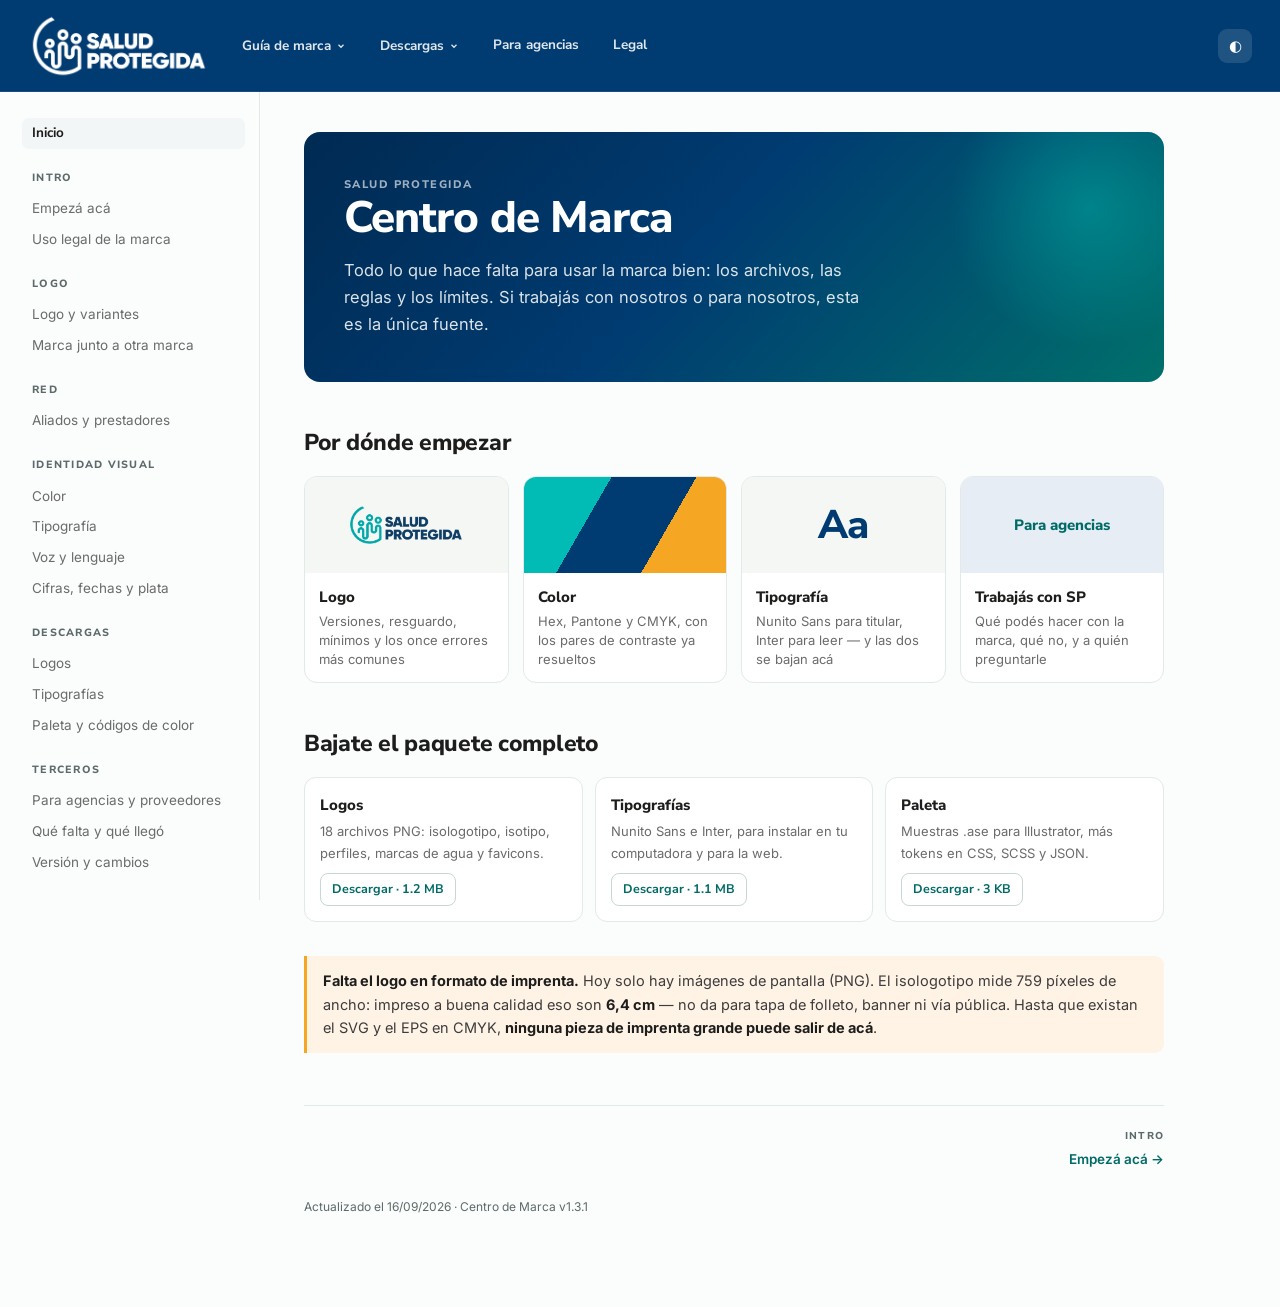
==== commit 164708ea: "La página de agencias mandaba a preguntar lo que la de lockup ya contesta La nota sobre aliados decí" ====
--- a/index.html
+++ b/index.html
@@ -954,8 +954,11 @@
   de SP que te contrató. <span class="pill p-gap" style="margin-left:4px">Pendiente</span></div>
 
 <div class="note" style="margin-top:16px"><b>Nota sobre aliados.</b> SP convive hoy con más de diez marcas aliadas en sus
-  piezas, y las reglas de ese lockup conjunto todavía no están escritas. Si tu pieza necesita mostrar la marca de SP
-  junto a otra, preguntá antes de maquetar.</div>`;
+  piezas, y las reglas para maquetar eso ya están escritas: cuánto aire va entre las dos marcas, cuál va primero, qué
+  versión de SP usar según el fondo y cómo se igualan de tamaño dos logos de formas distintas. Están en
+  <a href="#/lockup" style="color:var(--teal-text);font-weight:600;text-decoration:underline">Marca junto a otra marca</a>,
+  y no son medidas nuevas: salen del área de resguardo que este mismo centro ya publica. Maquetá con ellas — la pieza
+  igual pasa por aprobación antes de salir, como cualquiera donde el logo de SP aparece al lado de otro.</div>`;
 
 V['/legal'] = () => `
 <div class="eyebrow">Intro</div>
@@ -1325,6 +1328,7 @@
 <div class="tbl-scroll" style="margin-top:22px"><table>
   <thead><tr><th>Fecha</th><th>Versión</th><th>Qué cambió</th></tr></thead>
   <tbody>
+    <tr><td class="tnum">16/09/2026</td><td>1.3.1</td><td><b>La página de agencias contradecía a la de lockup.</b> Decía que las reglas para poner la marca de SP junto a otra "todavía no están escritas" y mandaba a preguntar antes de maquetar. Pero <a href="#/lockup" style="color:var(--teal-text);font-weight:600;text-decoration:underline">Marca junto a otra marca</a> existe desde la 1.3, con la separación, cuál va primero, qué versión usar según el fondo y cómo se igualan los tamaños. Un proveedor leía eso y preguntaba algo que el sitio ya contestaba. La nota ahora lleva a las reglas y conserva lo que sí sigue siendo cierto: la pieza pasa por aprobación igual.</td></tr>
     <tr><td class="tnum">07/08/2026</td><td>1.3</td><td><b>Entran los aliados, y las reglas para ponerlos al lado de SP.</b> Los 12 logos vivían solo en el sitio de socios; ahora están acá, con su pack. Y hay página nueva de lockup: cuánto aire va entre dos marcas —dos veces la "a", derivado del área de resguardo que este centro ya publicaba—, cuál va primero, qué versión de SP usar y qué no se hace nunca. Se sumaron también el espacio de prestadores y el de fotos de profesionales: los dos sin contenido todavía, con lo que hace falta para llenarlos.</td></tr>
     <tr><td class="tnum">07/08/2026</td><td>1.3</td><td><b>Cuarta corrección al manual anterior: el isologotipo no dice "MEDICINA PREPAGA".</b> El sitio afirmaba que el texto del isologotipo era "SALUD PROTEGIDA MEDICINA PREPAGA", y que por debajo del mínimo "MEDICINA PREPAGA deja de leerse". Se miró el archivo: dice <b>SALUD PROTEGIDA</b> en dos líneas y nada más. La línea que se pierde primero es PROTEGIDA, que es la más larga. El mínimo de 180 px no cambia; cambia el porqué.</td></tr>
     <tr><td class="tnum">07/08/2026</td><td>1.3</td><td><b>El área de resguardo se medía con una letra que no existe.</b> La regla decía "la altura de la letra «a» del logotipo", pero el logotipo va todo en mayúsculas: no hay ninguna "a" minúscula que medir. Ahora dice la <b>A</b> de SALUD. La medida no cambia — cambia que ahora se puede señalar cuál es.</td></tr>
@@ -1368,7 +1372,7 @@
     <div>${prev?`<a href="#${prev.id}"><span class="lb">${esc(prev.g||'Inicio')}</span><span class="tt">← ${esc(prev.t)}</span></a>`:''}</div>
     <div style="text-align:right">${next?`<a href="#${next.id}"><span class="lb">${esc(next.g)}</span><span class="tt">${esc(next.t)} →</span></a>`:''}</div>
   </nav>
-  <div class="stamp">Actualizado el 07/08/2026 · Centro de Marca v1.3</div>`;
+  <div class="stamp">Actualizado el 16/09/2026 · Centro de Marca v1.3.1</div>`;
 }
 function route(){
   const raw=location.hash.slice(1)||'/';
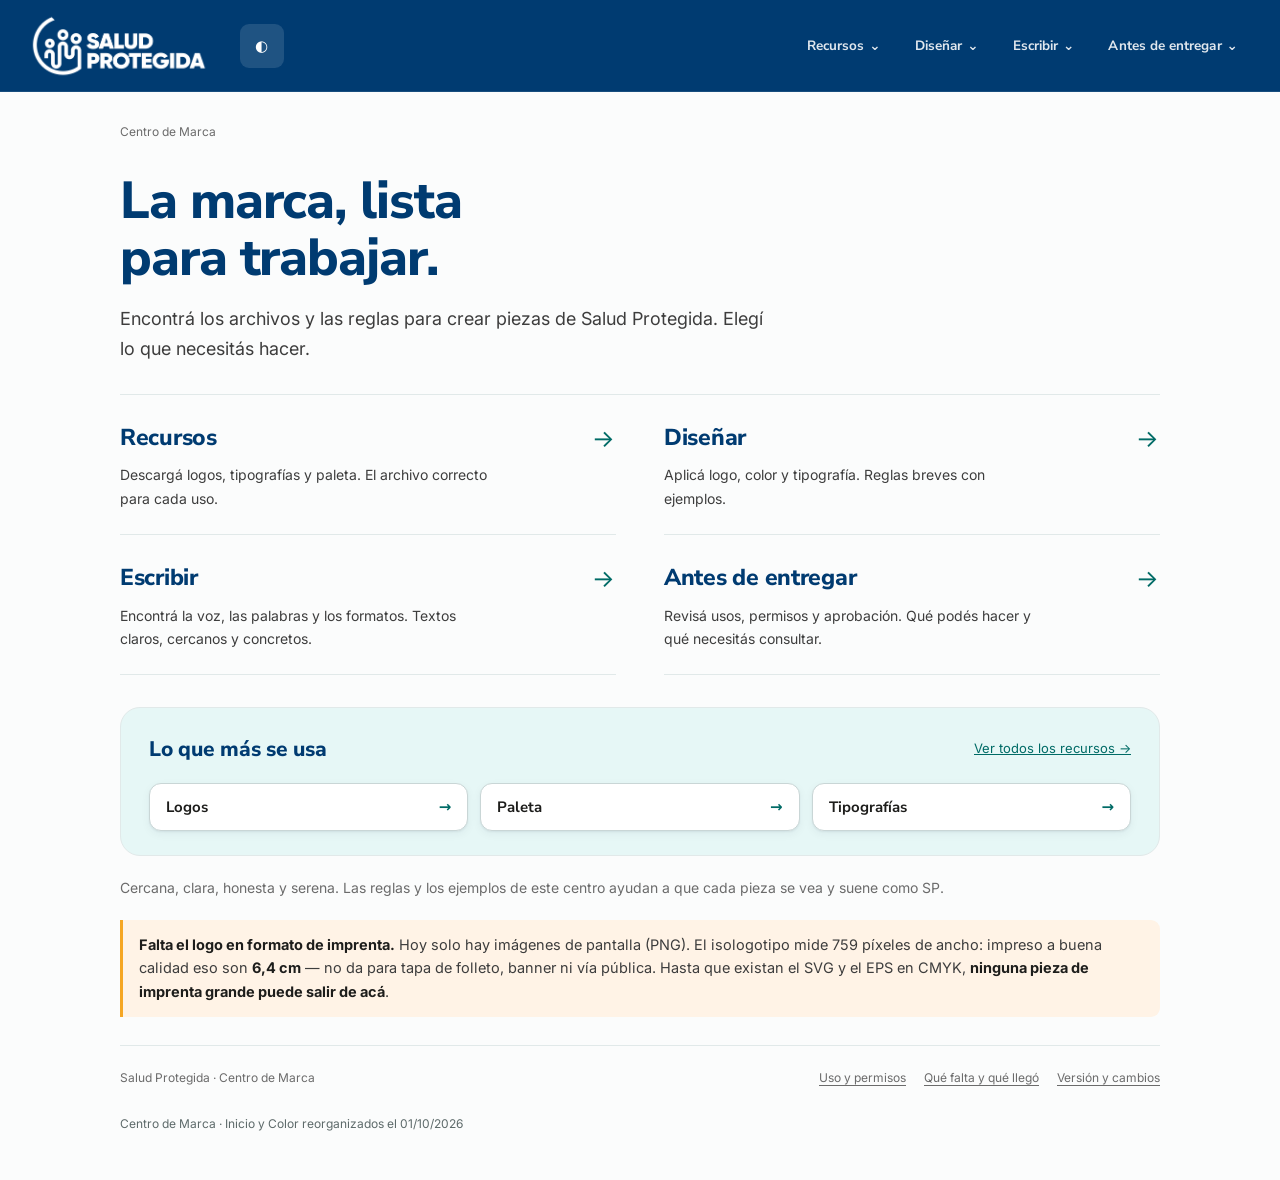
==== commit f0aeeaf2: "Simplifica Inicio y Color con navegación por cuatro tareas" ====
--- a/index.html
+++ b/index.html
@@ -272,39 +272,133 @@
   .navwrap.hide-sm{display:none}
 }
 @media(prefers-reduced-motion:reduce){*{transition:none !important;animation:none !important}}
+
+/* Primera entrega: Inicio y Color por tareas, sin cambiar los tokens de color. */
+:root{--r-xs:10px;--r-sm:12px;--r-md:16px;--r-lg:20px;--sombra-toque:0 1px 2px rgba(0,27,52,.06),0 3px 10px rgba(0,27,52,.05)}
+:focus-visible{outline-color:var(--teal-text)}
+.card,.pack,.qcard,.ally,.sw,.tech,.tbl-scroll,.bad,.lk{border-radius:var(--r-md)}
+.dl,.navbtn,.drop{border-radius:var(--r-sm)}
+.navbtn{padding:10px 14px;min-height:44px}
+.navbtn[aria-expanded="true"]{background:rgba(255,255,255,.16);color:#fff}
+.task-nav{display:flex;gap:6px;margin-left:auto}
+.drop a{min-height:44px;display:flex;align-items:center}
+.navwrap:last-child .drop{left:auto;right:0}
+.copy,.dl{min-height:44px}
+.copy,.dl,.task-link,.resource-link,.focus-action{transition:transform .12s ease,background .15s ease,border-color .15s ease}
+.dl,.focus-action{box-shadow:var(--sombra-toque)}
+.copy:active,.dl:active,.focus-action:active{transform:scale(.97)}
+.copy-status{font-family:var(--t);font-size:12px;color:var(--teal-text);margin-top:8px;min-height:20px}
+.copy-status:empty{min-height:0;margin:0}
+.primary-swatch .copy-status,.primary-swatch .copy-fallback{grid-column:1/-1}
+[hidden]{display:none!important}
+.detail-body h2[id]{scroll-margin-top:calc(var(--bar) + 20px)}
+.copy-failed{color:var(--no)}
+.copy-fallback{width:100%;min-height:44px;font:14px var(--t);padding:8px;border:1px solid var(--line-strong);border-radius:var(--r-sm);margin-top:8px;color:var(--body);background:var(--surface)}
+.shell.is-focus{display:block}
+.shell.is-focus .rail{display:none}
+.shell.is-focus .main{padding:30px 40px 46px}
+.shell.is-focus .wrap{max-width:1040px;margin:auto}
+.site-footer{display:flex;justify-content:space-between;gap:16px;flex-wrap:wrap;border-top:1px solid var(--line);padding-top:22px;margin-top:28px;color:var(--muted);font-size:12px}
+.site-footer a{text-decoration:underline;text-underline-offset:3px}
+.footer-links{display:flex;gap:18px;flex-wrap:wrap}
+.focus-intro{margin:24px 0 28px}
+.focus-intro h1{font-size:46px;line-height:1.1}
+.focus-intro p{margin-top:12px;max-width:670px;font-size:17px}
+.focus-crumb{color:var(--muted);font-size:12px}
+.welcome{padding:30px 0}
+.welcome h1{font-size:52px;line-height:1.1;max-width:650px}
+.welcome p{font-size:18px;max-width:650px;margin-top:18px}
+.task-list{display:grid;grid-template-columns:1fr 1fr;gap:0 48px;border-top:1px solid var(--line)}
+.task-link{display:block;border-bottom:1px solid var(--line);padding:24px 0;position:relative}
+.task-link h2{font-size:23px;margin:0 35px 7px 0}
+.task-link p{font-size:14px;max-width:380px}
+.task-arrow{position:absolute;right:2px;top:24px;color:var(--teal-text);font-size:24px}
+.task-link:hover h2{color:var(--teal-text)}
+.quick-resources{margin-top:32px;padding:24px 28px;background:var(--teal-wash);border:1px solid var(--line);border-radius:var(--r-lg)}
+.quick-top{display:flex;justify-content:space-between;align-items:center;gap:20px}
+.quick-top h2{margin:0;font-size:21px}
+.quick-top>a{font-size:13px;color:var(--teal-text);text-decoration:underline}
+.quick-links{display:flex;gap:12px;margin-top:17px;flex-wrap:wrap}
+.resource-link{display:flex;align-items:center;gap:20px;background:var(--surface);padding:12px 16px;border:1px solid var(--line-strong);border-radius:var(--r-sm);box-shadow:var(--sombra-toque);flex:1;min-height:48px;font:700 15px var(--d);color:var(--ink)}
+.resource-link span:last-child{margin-left:auto;color:var(--teal-text)}
+.resource-link:active{transform:scale(.98)}
+.home-guideline{font-size:14px;color:var(--muted);margin-top:20px}
+.focus-layout{display:grid;grid-template-columns:1.1fr 1fr;gap:24px}
+.focus-panel{background:var(--surface);border:1px solid var(--line);padding:24px;border-radius:var(--r-lg)}
+.focus-panel h2{font-size:23px;line-height:1.25;margin:7px 0 10px}
+.focus-panel>p{font-size:14px}
+.color-example{background:#E6F7F6;color:#3D3D3D;padding:25px;margin:21px 0 15px;border-radius:var(--r-md);border:1px solid #E1E9E9}
+.color-example .eyebrow{color:#006B66}
+.color-example h3{font-size:28px;line-height:1.15;color:#003B71;margin:10px 0 13px;font-weight:800;max-width:320px}
+.color-example p{max-width:340px;font-size:14px}
+.color-example a{display:inline-flex;align-items:center;min-height:44px;margin-top:18px;background:#006B66;color:#fff;border:0;border-radius:var(--r-sm);padding:12px 18px;font:800 14px var(--d);box-shadow:var(--sombra-toque)}
+.focus-caption{font-size:12px!important;color:var(--muted);max-width:450px}
+.primary-swatches{display:grid;gap:12px;margin-top:20px}
+.primary-swatch{display:grid;grid-template-columns:60px 1fr auto;align-items:center;gap:14px;padding:12px;border:1px solid var(--line);border-radius:var(--r-md)}
+.primary-chip{height:52px;border-radius:var(--r-xs)}
+.primary-swatch b{display:block;font:800 15px var(--d);color:var(--ink)}
+.primary-swatch small{display:block;color:var(--muted);font-size:12px}
+.primary-swatch .copy{font:600 12px var(--t);background:var(--surface);color:var(--teal-text);border:1px solid var(--line-strong);border-radius:var(--r-sm);padding:9px 12px;box-shadow:var(--sombra-toque);min-width:110px;text-align:center}
+.primary-swatch .copy span{display:block;font-size:11px;color:var(--muted);font-weight:400}
+.focus-action{display:inline-flex;align-items:center;min-height:48px;background:var(--navy);color:#fff;border-radius:var(--r-sm);padding:12px 17px;font:800 15px var(--d);margin-top:20px}
+.focus-details{margin-top:24px;display:grid;gap:12px}
+.focus-details>.tech{border-radius:var(--r-md)}
+.focus-details>.tech>summary{min-height:56px;font-size:16px}
+.detail-body{padding:4px 0 20px}
+.detail-body>h2:first-child{margin-top:4px!important}
+.hub-list{margin-top:26px;border-top:1px solid var(--line)}
+.hub-list .task-link p{max-width:66ch}
+.bar .brand-label{display:none;color:#fff}
+.bar .themebtn{min-width:44px;min-height:44px}
+.navbtn.current-task{background:rgba(255,255,255,.14)}
+.is-focus h1,.is-focus h2{color:var(--navy)}
+:root[data-theme="dark"] .is-focus h1,:root[data-theme="dark"] .is-focus h2{color:var(--ink)}
+@media(prefers-color-scheme:dark){:root:not([data-theme="light"]) .is-focus h1,:root:not([data-theme="light"]) .is-focus h2{color:var(--ink)}}
+@supports(corner-shape:squircle){.focus-panel,.quick-resources{corner-shape:squircle;border-radius:calc(var(--r-lg)*1.8)}}
+@media(max-width:900px){
+ :root{--bar:120px}
+ .bar{height:var(--bar);flex-wrap:wrap;align-content:center;gap:8px 12px}
+ .bar .brand-label{display:block;font:700 16px var(--d)}
+ .task-nav{order:3;width:100%;margin:0;justify-content:space-between;gap:0}
+ .navbtn{font-size:12px;padding:8px 4px;gap:3px;white-space:nowrap}
+ .drop{position:fixed;top:var(--bar);left:14px!important;right:14px!important;min-width:0;max-height:calc(100dvh - var(--bar) - 20px);overflow:auto}
+ .burger{margin-left:auto;width:auto;min-width:44px;height:44px;padding:0 10px;font:700 13px var(--d)}
+ .shell.is-focus .main{padding:22px 20px 30px}
+ .focus-layout,.task-list{grid-template-columns:1fr}
+ .welcome{padding:28px 0 26px}
+ .welcome h1{font-size:36px}
+ .welcome p{font-size:16px;margin-top:15px}
+ .task-link{padding:20px 0}
+ .task-link h2{font-size:22px}
+ .task-arrow{top:20px}
+ .quick-resources{padding:20px;margin-top:26px}
+ .quick-top{display:block}
+ .quick-top>a{display:inline-block;margin-top:7px}
+ .quick-links{flex-direction:column;margin-top:15px}
+ .resource-link{width:100%;flex:auto}
+ .focus-intro h1{font-size:38px}
+ .focus-intro p{font-size:16px}
+ .focus-panel{padding:20px}
+ .primary-swatch{grid-template-columns:42px 1fr auto;gap:8px;padding:10px}
+ .primary-chip{height:44px}
+ .primary-swatch b{font-size:14px}
+ .primary-swatch small{font-size:11px}
+ .primary-swatch .copy{min-width:104px;padding:8px}
+ .color-example{padding:22px}
+ .color-example h3{font-size:26px}
+ .focus-details{margin-top:18px}
+ .site-footer{flex-direction:column}
+}
+@media(prefers-reduced-motion:reduce){.copy:active,.dl:active,.focus-action:active,.resource-link:active{transform:none}}
+
 </style>
 </head>
 <body>
 
-<header class="bar">
-  <a href="#/" aria-label="Centro de Marca de Salud Protegida"
-     ><img class="logo-full" src="assets/logos/SP_Isologotipo_Blanco_RGB.png" alt="Salud Protegida"
-     ><img class="logo-icon" src="assets/logos/SP_Isotipo_Blanco_RGB.png" alt="Salud Protegida"></a>
-  <div class="navwrap hide-sm" data-nav>
-    <button class="navbtn" data-drop>Guía de marca <svg width="10" height="10" viewBox="0 0 24 24" fill="none" stroke="currentColor" stroke-width="3"><path d="m6 9 6 6 6-6"/></svg></button>
-    <div class="drop">
-      <a href="#/empeza">Empezá acá</a>
-      <a href="#/logo">Logo y variantes</a>
-      <a href="#/color">Color</a>
-      <a href="#/tipografia">Tipografía</a>
-      <a href="#/voz">Voz y lenguaje</a>
-      <a href="#/formatos">Cifras, fechas y plata</a>
-    </div>
-  </div>
-  <div class="navwrap hide-sm" data-nav>
-    <button class="navbtn" data-drop>Descargas <svg width="10" height="10" viewBox="0 0 24 24" fill="none" stroke="currentColor" stroke-width="3"><path d="m6 9 6 6 6-6"/></svg></button>
-    <div class="drop">
-      <a href="#/descargas-logos">Logos</a>
-      <a href="#/descargas-tipografias">Tipografías</a>
-      <a href="#/descargas-paleta">Paleta y códigos de color</a>
-    </div>
-  </div>
-  <div class="navwrap hide-sm"><a class="navbtn" href="#/agencias">Para agencias</a></div>
-  <div class="navwrap hide-sm"><a class="navbtn" href="#/legal">Legal</a></div>
-  <div class="spacer"></div>
-  <button class="themebtn" id="theme" title="Cambiar tema" aria-label="Cambiar entre tema claro y oscuro">◐</button>
-  <button class="burger" id="burger" aria-label="Abrir índice">☰</button>
-</header>
+<header class="bar"><a href="#/" aria-label="Centro de Marca de Salud Protegida"><img class="logo-full" src="assets/logos/SP_Isologotipo_Blanco_RGB.png" alt="Salud Protegida"><img class="logo-icon" src="assets/logos/SP_Isotipo_Blanco_RGB.png" alt="Salud Protegida"></a><span class="brand-label">Centro de Marca</span><button class="themebtn" id="theme" title="Cambiar tema" aria-label="Cambiar entre tema claro y oscuro">◐</button><button class="burger" id="burger" aria-expanded="false" aria-controls="rail">Índice</button><nav class="task-nav" aria-label="Tareas del centro de marca"><div class="navwrap" data-nav><button class="navbtn" id="task-toggle-0" data-drop aria-expanded="false" aria-controls="task-menu-0">Recursos <span aria-hidden="true">⌄</span></button><div class="drop" id="task-menu-0" aria-labelledby="task-toggle-0"><a href="#/recursos">Ver recursos →</a><a href="#/descargas-logos">Logos</a><a href="#/descargas-tipografias">Tipografías</a><a href="#/descargas-paleta">Paleta y códigos</a><a href="#/red">Aliados y prestadores</a></div></div>
+<div class="navwrap" data-nav><button class="navbtn" id="task-toggle-1" data-drop aria-expanded="false" aria-controls="task-menu-1">Diseñar <span aria-hidden="true">⌄</span></button><div class="drop" id="task-menu-1" aria-labelledby="task-toggle-1"><a href="#/disenar">Ver diseñar →</a><a href="#/logo">Logo y variantes</a><a href="#/color">Color</a><a href="#/tipografia">Tipografía</a><a href="#/lockup">Marca junto a otra marca</a></div></div>
+<div class="navwrap" data-nav><button class="navbtn" id="task-toggle-2" data-drop aria-expanded="false" aria-controls="task-menu-2">Escribir <span aria-hidden="true">⌄</span></button><div class="drop" id="task-menu-2" aria-labelledby="task-toggle-2"><a href="#/escribir">Ver escribir →</a><a href="#/voz">Voz y lenguaje</a><a href="#/formatos">Cifras, fechas y plata</a></div></div>
+<div class="navwrap" data-nav><button class="navbtn" id="task-toggle-3" data-drop aria-expanded="false" aria-controls="task-menu-3">Antes de entregar <span aria-hidden="true">⌄</span></button><div class="drop" id="task-menu-3" aria-labelledby="task-toggle-3"><a href="#/entregar">Ver antes de entregar →</a><a href="#/agencias">Para agencias y proveedores</a><a href="#/legal">Uso legal de la marca</a><a href="#/empeza">Empezá acá</a></div></div></nav></header>
 
 <div class="shell">
   <nav class="rail" id="rail" aria-label="Índice del centro de marca"></nav>
@@ -344,6 +438,8 @@
 const esc = s => String(s).replace(/[&<>"]/g,c=>({'&':'&amp;','<':'&lt;','>':'&gt;','"':'&quot;'}[c]));
 const anchor = s => s.normalize('NFD').replace(/[̀-ͯ]/g,'').toLowerCase().replace(/[^a-z0-9]+/g,'-');
 const kb = n => n<1024 ? n+' B' : (n<1048576 ? Math.round(n/1024)+' KB' : (n/1048576).toFixed(1)+' MB');
+
+const TASKS = [{"id":"/recursos","title":"Recursos","body":"Descargá logos, tipografías y paleta. El archivo correcto para cada uso.","routes":["/descargas-logos","/descargas-tipografias","/descargas-paleta","/red"]},{"id":"/disenar","title":"Diseñar","body":"Aplicá logo, color y tipografía. Reglas breves con ejemplos.","routes":["/logo","/color","/tipografia","/lockup"]},{"id":"/escribir","title":"Escribir","body":"Encontrá la voz, las palabras y los formatos. Textos claros, cercanos y concretos.","routes":["/voz","/formatos"]},{"id":"/entregar","title":"Antes de entregar","body":"Revisá usos, permisos y aprobación. Qué podés hacer y qué necesitás consultar.","routes":["/agencias","/legal","/empeza"]}];
 
 /* ---------- contenido ---------- */
 const swatch = (nm,hex,extra='') => `<div class="sw"><div class="chip" style="background:${hex}"></div>
@@ -430,47 +526,18 @@
 const V = {};
 
 V['/'] = () => `
-<section class="hero">
-  <div class="eyebrow">Salud Protegida</div>
-  <h1>Centro de Marca</h1>
-  <p>Todo lo que hace falta para usar la marca bien: los archivos, las reglas y los límites.
-     Si trabajás con nosotros o para nosotros, esta es la única fuente.</p>
-</section>
-
-<div class="stack-lg" style="margin-top:34px">
-<section>
-  <h2>Por dónde empezar</h2>
-  <div class="grid g4" style="margin-top:14px">
-    <a class="qcard" href="#/logo"><div class="top bg-light"><img src="${A.isologoFull}" alt="" style="width:118px"></div>
-      <div class="bot"><div class="t">Logo</div><div class="s">Versiones, resguardo, mínimos y los once errores más comunes</div></div></a>
-    <a class="qcard" href="#/color"><div class="top" style="background:linear-gradient(120deg,#00BCB4 0 34%,#003B71 34% 67%,#F5A623 67%)"></div>
-      <div class="bot"><div class="t">Color</div><div class="s">Hex, Pantone y CMYK, con los pares de contraste ya resueltos</div></div></a>
-    <a class="qcard" href="#/tipografia"><div class="top bg-light" style="display:grid;place-items:center">
-      <span style="font-family:var(--d);font-weight:800;font-size:40px;color:#003B71;letter-spacing:-.02em">Aa</span></div>
-      <div class="bot"><div class="t">Tipografía</div><div class="s">Nunito Sans para titular, Inter para leer — y las dos se bajan acá</div></div></a>
-    <a class="qcard" href="#/agencias"><div class="top" style="background:var(--navy-wash);display:grid;place-items:center">
-      <span style="font-family:var(--d);font-weight:800;font-size:15px;color:var(--teal-text)">Para agencias</span></div>
-      <div class="bot"><div class="t">Trabajás con SP</div><div class="s">Qué podés hacer con la marca, qué no, y a quién preguntarle</div></div></a>
-  </div>
-</section>
-
-<section>
-  <h2>Bajate el paquete completo</h2>
-  <div class="packrow" style="margin-top:14px">
-    <div class="pack"><div class="t">Logos</div><div class="s">18 archivos PNG: isologotipo, isotipo, perfiles, marcas de agua y favicons.</div>
-      <a class="dl" download="SP_Logos_Pack.zip" href="${A.zipLogos}">Descargar · ${kb(A.zipLogosSize)}</a></div>
-    <div class="pack"><div class="t">Tipografías</div><div class="s">Nunito Sans e Inter, para instalar en tu computadora y para la web.</div>
-      <a class="dl" download="SP_Tipografias.zip" href="${A.zipFonts}">Descargar · ${kb(A.zipFontsSize)}</a></div>
-    <div class="pack"><div class="t">Paleta</div><div class="s">Muestras .ase para Illustrator, más tokens en CSS, SCSS y JSON.</div>
-      <a class="dl" download="SP_Paleta.zip" href="${A.zipPal}">Descargar · ${kb(A.zipPalSize)}</a></div>
-  </div>
-</section>
-
-<div class="warn"><b>Falta el logo en formato de imprenta.</b> Hoy solo hay imágenes de pantalla (PNG).
+<div class="focus-crumb">Centro de Marca</div>
+<section class="welcome"><h1>La marca, lista<br>para trabajar.</h1><p>Encontrá los archivos y las reglas para crear piezas de Salud Protegida. Elegí lo que necesitás hacer.</p></section>
+<section class="task-list" aria-label="Elegí tu tarea"><a class="task-link" href="#/recursos"><h2>Recursos</h2><p>Descargá logos, tipografías y paleta. El archivo correcto para cada uso.</p><span class="task-arrow" aria-hidden="true">→</span></a>
+<a class="task-link" href="#/disenar"><h2>Diseñar</h2><p>Aplicá logo, color y tipografía. Reglas breves con ejemplos.</p><span class="task-arrow" aria-hidden="true">→</span></a>
+<a class="task-link" href="#/escribir"><h2>Escribir</h2><p>Encontrá la voz, las palabras y los formatos. Textos claros, cercanos y concretos.</p><span class="task-arrow" aria-hidden="true">→</span></a>
+<a class="task-link" href="#/entregar"><h2>Antes de entregar</h2><p>Revisá usos, permisos y aprobación. Qué podés hacer y qué necesitás consultar.</p><span class="task-arrow" aria-hidden="true">→</span></a></section>
+<section class="quick-resources"><div class="quick-top"><h2>Lo que más se usa</h2><a href="#/recursos">Ver todos los recursos →</a></div><div class="quick-links"><a class="resource-link" href="#/descargas-logos"><span>Logos</span><span aria-hidden="true">→</span></a><a class="resource-link" href="#/descargas-paleta"><span>Paleta</span><span aria-hidden="true">→</span></a><a class="resource-link" href="#/descargas-tipografias"><span>Tipografías</span><span aria-hidden="true">→</span></a></div></section>
+<p class="home-guideline">Cercana, clara, honesta y serena. Las reglas y los ejemplos de este centro ayudan a que cada pieza se vea y suene como SP.</p>
+<div class="warn" style="margin-top:20px"><b>Falta el logo en formato de imprenta.</b> Hoy solo hay imágenes de pantalla (PNG).
   El isologotipo mide 759 píxeles de ancho: impreso a buena calidad eso son <b>6,4 cm</b> — no da para tapa
   de folleto, banner ni vía pública.
-  Hasta que existan el SVG y el EPS en CMYK, <b>ninguna pieza de imprenta grande puede salir de acá</b>.</div>
-</div>`;
+  Hasta que existan el SVG y el EPS en CMYK, <b>ninguna pieza de imprenta grande puede salir de acá</b>.</div>`;
 
 V['/empeza'] = () => `
 <div class="eyebrow">Intro</div>
@@ -566,14 +633,18 @@
 <p style="margin-top:12px;font-size:13px;color:var(--muted)">
   <span class="pill p-gap">Falta archivo</span> señala lo que hoy no se puede hacer por falta de vectoriales, no algo prohibido.</p>`;
 
-V['/color'] = () => {
-  const fails = CONTRAST.filter(c=>c.cuerpo==='✗');
-  return `
-<div class="eyebrow">Identidad visual</div>
-<h1>Color</h1>
-<p class="verdict">El turquesa es el color primario de Salud Protegida y tiene que predominar siempre.</p>
-
-<h2 id="nucleo" style="margin-top:44px">Núcleo</h2>
+V['/color'] = () => `
+<div class="focus-crumb">Diseñar / Color</div>
+<div class="focus-intro"><h1>Color</h1><p>Una base tranquila, un color que ordena y un acento que guía. El turquesa identifica a SP; el texto siempre tiene que poder leerse.</p></div>
+<div class="focus-layout">
+<section class="focus-panel"><div class="eyebrow">La regla en una pieza</div><h2>Dejá que una cosa se destaque.</h2><p>60% neutro · 30% de un color ancla · 10% de acento. No combines dos colores narrativos.</p>
+<div class="color-example"><div class="eyebrow">Ejemplo de aplicación</div><h3>Una marca cercana,<br>clara y serena.</h3><p>Inter para leer. Nunito Sans para titular. Un solo botón conduce al siguiente paso.</p><a href="#/color#que-color-va-en-el-texto">Ver cómo se aplica →</a></div><p class="focus-caption">El turquesa claro acompaña. El navy titula. El turquesa profundo permite leer el texto blanco del botón.</p></section>
+<section class="focus-panel"><div class="eyebrow">Para usar ahora</div><h2>Los colores principales</h2><p>Copiá el código para pantalla. Para imprimir, abrí los valores de tinta.</p><div class="primary-swatches"><div class="primary-swatch"><div class="primary-chip" style="background:#00BCB4" aria-hidden="true"></div><div><b>Turquesa SP</b><small>Identidad y acentos</small></div><button class="copy" data-copy="#00BCB4" aria-label="Copiar #00BCB4, Turquesa SP">#00BCB4<span>Copiar código</span></button></div>
+<div class="primary-swatch"><div class="primary-chip" style="background:#003B71" aria-hidden="true"></div><div><b>Azul marino SP</b><small>Títulos y color ancla</small></div><button class="copy" data-copy="#003B71" aria-label="Copiar #003B71, Azul marino SP">#003B71<span>Copiar código</span></button></div>
+<div class="primary-swatch"><div class="primary-chip" style="background:#1D1D1B" aria-hidden="true"></div><div><b>Negro SP</b><small>Texto</small></div><button class="copy" data-copy="#1D1D1B" aria-label="Copiar #1D1D1B, Negro SP">#1D1D1B<span>Copiar código</span></button></div></div>
+<a class="focus-action" download="SP_Paleta.zip" href="${A.zipPal}">Descargar paleta ↓</a><div class="warn" style="margin-top:18px"><b>¿La pieza va a imprenta?</b> El HEX es para pantalla. Usá CMYK o Pantone para evitar que el color salga distinto. <a href="#/color#nucleo" style="text-decoration:underline">Ver valores de tinta</a>.</div></section></div>
+<div class="focus-details">
+<details class="tech"><summary>Para imprenta</summary><div class="detail-body"><h2 id="nucleo" style="margin-top:44px">Núcleo</h2>
 <p class="prose" style="margin-top:10px">Tres colores sostienen la marca. Son los únicos con equivalencia de imprenta
   definida: si una pieza va a papel, estos son los valores que se le pasan al impresor.</p>
 <div class="note" style="margin-top:14px"><b>Los tres códigos, y para qué es cada uno.</b>
@@ -590,7 +661,8 @@
 <div class="note" style="margin-top:16px"><b>La regla 60-30-10.</b> 60% de superficie neutra, 30% de un solo color ancla,
   10% de acento. El ámbar nunca es fondo de una sección grande: si domina visualmente, está mal usado.</div>
 
-<h2 id="escalas" style="margin-top:44px">Escalas</h2>
+</div></details>
+<details class="tech"><summary>Escalas y colores de apoyo</summary><div class="detail-body"><h2 id="escalas" style="margin-top:44px">Escalas</h2>
 <div class="stack" style="margin-top:16px">
   <div><div class="eyebrow" style="margin-bottom:8px">Turquesa</div><div class="grid g4">
     ${['#E6F7F6','#B3EAE7','#80DDD8','#00BCB4','#009690','#006B66'].map((h,i)=>swatch(['SP-50','SP-100','SP-200','SP-500','SP-700','SP-900'][i],h)).join('')}</div></div>
@@ -614,7 +686,8 @@
     ${['#F8EDE6','#EBD0C0','#DDB29C','#C67B5C','#A05640','#7A3D2E'].map((h,i)=>swatch(['Terracota-50','Terracota-100','Terracota-200','Terracota-500','Terracota-700','Terracota-900'][i],h)).join('')}</div></div>
 </div>
 
-<h2 id="que-color-va-en-el-texto" style="margin-top:44px">Qué color va en el texto</h2>
+</div></details>
+<details class="tech"><summary>Qué color va en el texto</summary><div class="detail-body"><h2 id="que-color-va-en-el-texto" style="margin-top:44px">Qué color va en el texto</h2>
 <p class="verdict" style="margin-top:12px">El turquesa sirve para pintar, no para escribir.</p>
 <p class="prose" style="margin-top:14px">Un color puede quedar hermoso como fondo y ser ilegible como letra.
   Pasa siempre: alguien escribe un titular en turquesa <i>porque es el color de la marca</i>, y lo vuelve
@@ -650,7 +723,7 @@
       <li><b>Navy</b> <span class="mono">#003B71</span> — títulos y textos con peso</li>
       <li><b>Turquesa 900</b> <span class="mono">#006B66</span> — cuando querés que se lea turquesa</li>
       <li>Los tonos <b>700 y 900</b> de Sage, Lavender y Terracota</li>
-      <li><b>Blanco</b> sobre navy o sobre turquesa 500</li>
+      <li><b>Blanco</b> sobre navy o sobre turquesa 900 <span class="mono">#006B66</span>; nunca sobre turquesa 500.</li>
     </ul>
   </div>
   <div class="card">
@@ -693,8 +766,8 @@
       </tbody>
     </table></div>
   </div>
-</details>`;
-};
+</details></div></details>
+</div>`;
 
 V['/tipografia'] = () => `
 <div class="eyebrow">Identidad visual</div>
@@ -724,7 +797,7 @@
     <tr><td>H3</td><td>Nunito Sans</td><td class="tnum">18 px · 700</td><td>Negro SP</td></tr>
     <tr><td>Cuerpo</td><td>Inter</td><td class="tnum">16 px · 400 · interlínea 1,7</td><td>#3D3D3D</td></tr>
     <tr><td>Small</td><td>Inter</td><td class="tnum">14 px · 400</td><td>#6B6B6B</td></tr>
-    <tr><td>Caption</td><td>Inter</td><td class="tnum">12 px · 500</td><td>#9A9590</td></tr>
+    <tr><td>Caption</td><td>Inter</td><td class="tnum">12 px · 500</td><td>Secundario legible según el fondo: <span class="mono">--faint</span> (claro: #5D6A6A · oscuro: #849DA8)</td></tr>
     <tr><td>Datos y tablas</td><td>Inter</td><td>Cifras que alinean en columna <span class="tag-tec" style="margin-left:4px">CSS: tabular-nums</span></td><td>#3D3D3D</td></tr>
   </tbody>
 </table></div>
@@ -1354,65 +1427,93 @@
   no alcanza para imprenta ni para gran formato.
   <span class="pill p-gap" style="margin-left:4px">Bloqueante</span></div>`;
 
+V['/recursos'] = () => `<div class="focus-intro"><h1>Recursos</h1><p>Descargá logos, tipografías y paleta. El archivo correcto para cada uso.</p></div><div class="hub-list"><a class="task-link" href="#/descargas-logos"><h2>Logos</h2><p>Paquete completo y archivos individuales. Revisá los límites para imprenta antes de usarlos.</p><span class="task-arrow" aria-hidden="true">→</span></a><a class="task-link" href="#/descargas-tipografias"><h2>Tipografías</h2><p>Nunito Sans e Inter. Archivos para instalar y para la web, con licencia libre.</p><span class="task-arrow" aria-hidden="true">→</span></a><a class="task-link" href="#/descargas-paleta"><h2>Paleta y códigos</h2><p>Muestras de color y archivos para Adobe, CSS, Sass y otras herramientas.</p><span class="task-arrow" aria-hidden="true">→</span></a><a class="task-link" href="#/red"><h2>Aliados y prestadores</h2><p>Logos de aliados, permisos y estado del material de prestadores y profesionales.</p><span class="task-arrow" aria-hidden="true">→</span></a></div>`;
+V['/disenar'] = () => `<div class="focus-intro"><h1>Diseñar</h1><p>Aplicá logo, color y tipografía. Reglas breves con ejemplos.</p></div><div class="hub-list"><a class="task-link" href="#/logo"><h2>Logo y variantes</h2><p>Versiones, resguardo, mínimos y usos indebidos.</p><span class="task-arrow" aria-hidden="true">→</span></a><a class="task-link" href="#/color"><h2>Color</h2><p>Regla, ejemplo, códigos y valores de imprenta.</p><span class="task-arrow" aria-hidden="true">→</span></a><a class="task-link" href="#/tipografia"><h2>Tipografía</h2><p>Nunito Sans para titular, Inter para leer.</p><span class="task-arrow" aria-hidden="true">→</span></a><a class="task-link" href="#/lockup"><h2>Marca junto a otra marca</h2><p>Separación, orden y peso visual cuando SP aparece junto a otra marca.</p><span class="task-arrow" aria-hidden="true">→</span></a></div>`;
+V['/escribir'] = () => `<div class="focus-intro"><h1>Escribir</h1><p>Encontrá la voz, las palabras y los formatos. Textos claros, cercanos y concretos.</p></div><div class="hub-list"><a class="task-link" href="#/voz"><h2>Voz y lenguaje</h2><p>Voz, trato y palabras que usamos.</p><span class="task-arrow" aria-hidden="true">→</span></a><a class="task-link" href="#/formatos"><h2>Cifras, fechas y plata</h2><p>Cómo escribir cifras, fechas, moneda y teléfonos.</p><span class="task-arrow" aria-hidden="true">→</span></a></div>`;
+V['/entregar'] = () => `<div class="focus-intro"><h1>Antes de entregar</h1><p>Revisá usos, permisos y aprobación. Qué podés hacer y qué necesitás consultar.</p></div><div class="hub-list"><a class="task-link" href="#/agencias"><h2>Para agencias y proveedores</h2><p>Qué podés hacer, qué necesita aprobación y qué no se hace.</p><span class="task-arrow" aria-hidden="true">→</span></a><a class="task-link" href="#/legal"><h2>Uso legal de la marca</h2><p>Uso de marca y licencias de las tipografías.</p><span class="task-arrow" aria-hidden="true">→</span></a><a class="task-link" href="#/empeza"><h2>Empezá acá</h2><p>Las tres reglas esenciales y el propósito de este centro.</p><span class="task-arrow" aria-hidden="true">→</span></a></div>`;
+
 /* ---------- router ---------- */
+function taskFor(id){return TASKS.find(t=>t.id===id||t.routes.includes(id));}
 function railFor(id){
-  let html=''; let last=null;
-  PAGES.forEach(p=>{
-    if(!p.g){return}
-    if(p.g!==last){html+=`<div class="grp">${esc(p.g)}</div>`;last=p.g}
-    html+=`<a href="#${p.id}" class="${p.id===id?'on':''}">${esc(p.t)}</a>`;
-    if(p.id===id && p.sub){p.sub.forEach(s=>{html+=`<a class="sub" href="#${p.id}#${anchor(s)}">${esc(s)}</a>`})}
-  });
-  return `<a href="#/" class="${id==='/'?'on':''}" style="font-family:var(--d);font-weight:700">Inicio</a>`+html;
+ const task=taskFor(id);
+ if(!task)return '<a href="#/">Inicio</a><a href="#/entregar">Antes de entregar</a>';
+ let html='<a href="#/">Inicio</a><div class="grp">'+esc(task.title)+'</div>';
+ html+='<a href="#'+task.id+'" '+(id===task.id?'aria-current="page"':'')+'>Ver '+esc(task.title.toLowerCase())+'</a>';
+ task.routes.forEach(route=>{
+  const p=PAGES.find(p=>p.id===route);
+  html+='<a href="#'+p.id+'" class="'+(p.id===id?'on':'')+'" '+(p.id===id?'aria-current="page"':'')+'>'+esc(p.t)+'</a>';
+  if(p.id===id&&p.sub)p.sub.forEach(sub=>html+='<a class="sub" href="#'+p.id+'#'+anchor(sub)+'">'+esc(sub)+'</a>');
+ });
+ return html;
 }
-function pagerFor(id){
-  const i=PAGES.findIndex(p=>p.id===id); if(i<0)return'';
-  const prev=PAGES[i-1], next=PAGES[i+1];
-  return `<nav class="pager" aria-label="Página anterior y siguiente">
-    <div>${prev?`<a href="#${prev.id}"><span class="lb">${esc(prev.g||'Inicio')}</span><span class="tt">← ${esc(prev.t)}</span></a>`:''}</div>
-    <div style="text-align:right">${next?`<a href="#${next.id}"><span class="lb">${esc(next.g)}</span><span class="tt">${esc(next.t)} →</span></a>`:''}</div>
-  </nav>
-  <div class="stamp">Actualizado el 16/09/2026 · Centro de Marca v1.3.1</div>`;
+function pagerFor(){
+ return '<footer class="site-footer"><span>Salud Protegida · Centro de Marca</span><nav class="footer-links" aria-label="Información del centro"><a href="#/legal">Uso y permisos</a><a href="#/faltantes">Qué falta y qué llegó</a><a href="#/cambios">Versión y cambios</a></nav></footer><div class="stamp">Centro de Marca · Inicio y Color reorganizados el 01/10/2026</div>';
+}
+function closeNavigation(restoreFocus=false){
+ const open=document.querySelector('[data-nav].on');
+ document.querySelectorAll('[data-nav]').forEach(n=>{n.classList.remove('on');n.querySelector('[data-drop]').setAttribute('aria-expanded','false')});
+ if(restoreFocus&&open)open.querySelector('[data-drop]').focus();
+}
+function closeRail(){document.getElementById('rail').classList.remove('open');document.getElementById('burger').setAttribute('aria-expanded','false')}
+function revealAnchor(el){
+ for(let parent=el.parentElement;parent;parent=parent.parentElement)if(parent.tagName==='DETAILS')parent.open=true;
 }
 function route(){
   const raw=location.hash.slice(1)||'/';
   const [id,frag]=raw.split('#');
   const view=V[id]||V['/'];
   document.getElementById('view').innerHTML=view()+pagerFor(id);
+  document.querySelector('.shell').classList.toggle('is-focus',id==='/'||id==='/color');
+  document.getElementById('burger').hidden=id==='/'||id==='/color';
+  const task=taskFor(id);document.querySelectorAll('[data-nav]').forEach((n,i)=>{const active=task===TASKS[i];n.querySelector('[data-drop]').classList.toggle('current-task',active)});
+  document.title=(id==='/'?'Centro de Marca':(PAGES.find(p=>p.id===id)?.t||task?.title||'Centro de Marca'))+' · Salud Protegida';
   document.getElementById('rail').innerHTML=railFor(id);
-  document.querySelectorAll('[data-nav]').forEach(n=>n.classList.remove('on'));
-  if(frag){const el=document.getElementById(frag); if(el){el.scrollIntoView({block:'start'})} else {scrollTo(0,0)}}
+  closeNavigation();
+  if(frag){const el=document.getElementById(frag); if(el){revealAnchor(el);el.scrollIntoView({block:'start'})} else {scrollTo(0,0)}}
   else scrollTo(0,0);
-  if(innerWidth<=900) document.getElementById('rail').classList.remove('open');
+  closeRail();
 }
 addEventListener('hashchange',route);
 
 document.querySelectorAll('[data-drop]').forEach(b=>{
-  b.addEventListener('click',e=>{
-    e.stopPropagation();
-    const w=b.parentElement, was=w.classList.contains('on');
-    document.querySelectorAll('[data-nav]').forEach(n=>n.classList.remove('on'));
-    if(!was) w.classList.add('on');
-  });
+ b.addEventListener('click',e=>{
+  e.stopPropagation();const w=b.parentElement,was=w.classList.contains('on');closeNavigation();
+  if(!was){w.classList.add('on');b.setAttribute('aria-expanded','true')}
+ });
+ b.addEventListener('keydown',e=>{if(e.key==='ArrowDown'){e.preventDefault();closeNavigation();b.parentElement.classList.add('on');b.setAttribute('aria-expanded','true');b.parentElement.querySelector('.drop a').focus()}});
 });
-document.addEventListener('click',()=>document.querySelectorAll('[data-nav]').forEach(n=>n.classList.remove('on')));
-
-document.addEventListener('click',e=>{
-  const b=e.target.closest('[data-copy]'); if(!b) return;
-  const v=b.dataset.copy; const old=b.textContent;
-  /* El acuse repite el valor copiado, que es lo correcto para un hex. Un pedido de
-     treinta líneas no entra en un botón: ahí el bloque declara su propio data-ok. */
-  const ok=b.dataset.ok || (v+' ✓');
-  navigator.clipboard?.writeText(v).then(()=>{b.textContent=ok;setTimeout(()=>b.textContent=old,1100)}).catch(()=>{});
+document.addEventListener('click',e=>{if(!e.target.closest('[data-nav]')||e.target.closest('.drop a'))closeNavigation()});
+document.addEventListener('keydown',e=>{
+ if(e.key==='Escape'){closeNavigation(true);if(document.getElementById('rail').classList.contains('open')){closeRail();document.getElementById('burger').focus()}}
 });
-
+document.addEventListener('focusin',e=>{if(!e.target.closest('[data-nav]'))closeNavigation()});
+function copyFeedback(button,message,failed){
+ let status=button.parentElement.querySelector('.copy-status');
+ if(!status){status=document.createElement('div');status.className='copy-status';status.setAttribute('role','status');status.setAttribute('aria-live','polite');button.parentElement.append(status)}
+ status.classList.toggle('copy-failed',failed);status.textContent=message;
+}
+document.addEventListener('click',async e=>{
+ const b=e.target.closest('[data-copy]');if(!b)return;
+ const value=b.dataset.copy;
+ try{
+  if(!navigator.clipboard?.writeText)throw new Error('clipboard unavailable');
+  await navigator.clipboard.writeText(value);
+  copyFeedback(b,b.dataset.ok||('Copiado: '+value),false);
+  b.parentElement.querySelector('.copy-fallback')?.remove();
+ }catch{
+  copyFeedback(b,'No se pudo copiar automáticamente. Seleccioná el texto de abajo y copialo.',true);
+  let field=b.parentElement.querySelector('.copy-fallback');
+  if(!field){field=document.createElement('textarea');field.className='copy-fallback';field.readOnly=true;field.setAttribute('aria-label','Texto para copiar manualmente');b.parentElement.append(field)}
+  field.value=value;field.focus();field.select();
+ }
+});
 const root=document.documentElement;
 document.getElementById('theme').addEventListener('click',()=>{
   const dark=matchMedia('(prefers-color-scheme:dark)').matches;
   const cur=root.dataset.theme||(dark?'dark':'light');
   root.dataset.theme = cur==='dark'?'light':'dark';
 });
-document.getElementById('burger').addEventListener('click',()=>document.getElementById('rail').classList.toggle('open'));
+document.getElementById('burger').addEventListener('click',()=>{const open=document.getElementById('rail').classList.toggle('open');document.getElementById('burger').setAttribute('aria-expanded',String(open));if(open)document.getElementById('rail').querySelector('a')?.focus()});
 
 route();
 </script>
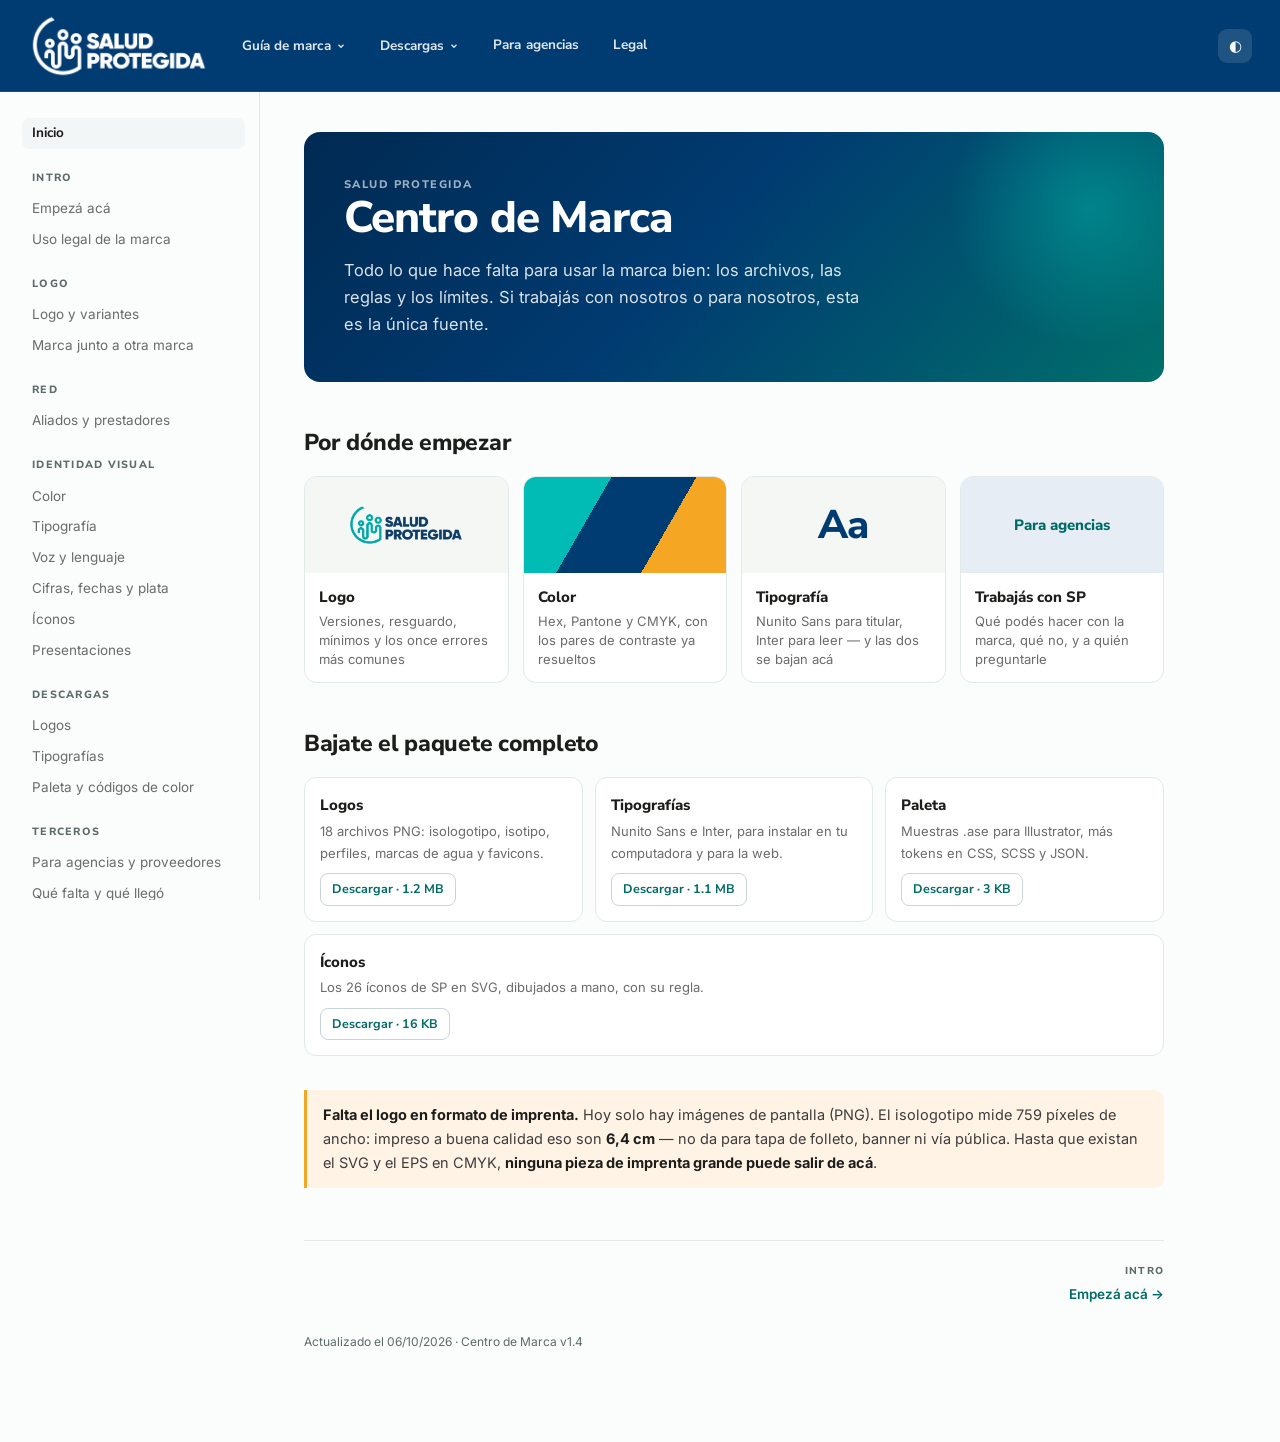
==== commit f007ddc9: "Centro de Marca 1.4: íconos y presentaciones - Página nueva Íconos: los 26 íconos de SP en SVG (asse" ====
--- a/index.html
+++ b/index.html
@@ -248,6 +248,38 @@
 .qcard .t{font-family:var(--d);font-weight:800;font-size:15px;color:var(--ink)}
 .qcard .s{font-size:13px;color:var(--muted);margin-top:2px;line-height:1.45}
 
+/* ---------- íconos ---------- */
+.ico-cell .prev{height:104px}
+.ico-cell .prev img{width:64px;height:64px;max-width:none;max-height:none}
+.ico-row{display:flex;gap:14px;justify-content:center;align-items:center;flex-wrap:wrap}
+.ico-row img{width:52px;height:52px;display:block}
+
+/* ---------- presentaciones ----------
+   Las láminas de muestra y las familias de color son islas con colores FIJOS, como
+   las tarjetas .demo de Color: muestran cómo se ve una lámina, que no cambia con el
+   tema de este sitio. Por eso no van por token. */
+.slide{aspect-ratio:16/9;border-radius:10px;border:1px solid var(--line);position:relative;overflow:hidden;
+ padding:6% 7%;display:flex;flex-direction:column;justify-content:space-between}
+.slide .bandita{position:absolute;left:0;top:0;right:0;height:3.5%;background:#00BCB4}
+.slide .lg{align-self:start;padding:5px 10px;border:1.5px dashed currentColor;border-radius:5px;white-space:nowrap;
+ font-family:var(--d);font-size:10px;font-weight:800;letter-spacing:.06em;text-transform:uppercase}
+.slide .ey{font-family:var(--d);font-size:10px;font-weight:800;letter-spacing:.1em;text-transform:uppercase}
+.slide .tt{font-family:var(--d);font-weight:800;font-size:clamp(16px,2.4vw,23px);line-height:1.1;margin-top:5px}
+.slide .st{font-size:12px;margin-top:5px;line-height:1.35}
+.slide.navy{background:#003B71;color:#FFFFFF}
+.slide.navy .ey{color:#00BCB4}
+.slide.navy .st{color:#BFD8E0}
+.slide.claro{background:#F6F8F8;color:#003B71;border-color:#D5E3E6}
+.slide.claro .ey{color:#006B66}
+.slide.claro .st{color:#3D3D3D}
+.fam{border-radius:12px;padding:14px 14px 13px;border:1px solid rgba(0,0,0,.05)}
+.fam .fl{font-family:var(--d);font-size:15px;font-weight:800}
+.fam .fu{font-size:12.5px;color:#3D3D3D;margin-top:3px;line-height:1.4}
+.fam .fh{font-family:ui-monospace,Menlo,monospace;font-size:11.5px;color:#3D3D3D;margin-top:8px}
+.semaf{display:flex;flex-wrap:wrap;gap:18px 28px;align-items:center}
+.semaf span{display:inline-flex;align-items:center;gap:9px;font-weight:600;color:var(--ink)}
+.semaf i{display:inline-block;flex:none}
+
 /* ---------- pie de página ---------- */
 .pager{display:flex;justify-content:space-between;gap:18px;margin-top:52px;padding-top:22px;border-top:1px solid var(--line)}
 .pager a{font-size:13.5px}
@@ -272,133 +304,42 @@
   .navwrap.hide-sm{display:none}
 }
 @media(prefers-reduced-motion:reduce){*{transition:none !important;animation:none !important}}
-
-/* Primera entrega: Inicio y Color por tareas, sin cambiar los tokens de color. */
-:root{--r-xs:10px;--r-sm:12px;--r-md:16px;--r-lg:20px;--sombra-toque:0 1px 2px rgba(0,27,52,.06),0 3px 10px rgba(0,27,52,.05)}
-:focus-visible{outline-color:var(--teal-text)}
-.card,.pack,.qcard,.ally,.sw,.tech,.tbl-scroll,.bad,.lk{border-radius:var(--r-md)}
-.dl,.navbtn,.drop{border-radius:var(--r-sm)}
-.navbtn{padding:10px 14px;min-height:44px}
-.navbtn[aria-expanded="true"]{background:rgba(255,255,255,.16);color:#fff}
-.task-nav{display:flex;gap:6px;margin-left:auto}
-.drop a{min-height:44px;display:flex;align-items:center}
-.navwrap:last-child .drop{left:auto;right:0}
-.copy,.dl{min-height:44px}
-.copy,.dl,.task-link,.resource-link,.focus-action{transition:transform .12s ease,background .15s ease,border-color .15s ease}
-.dl,.focus-action{box-shadow:var(--sombra-toque)}
-.copy:active,.dl:active,.focus-action:active{transform:scale(.97)}
-.copy-status{font-family:var(--t);font-size:12px;color:var(--teal-text);margin-top:8px;min-height:20px}
-.copy-status:empty{min-height:0;margin:0}
-.primary-swatch .copy-status,.primary-swatch .copy-fallback{grid-column:1/-1}
-[hidden]{display:none!important}
-.detail-body h2[id]{scroll-margin-top:calc(var(--bar) + 20px)}
-.copy-failed{color:var(--no)}
-.copy-fallback{width:100%;min-height:44px;font:14px var(--t);padding:8px;border:1px solid var(--line-strong);border-radius:var(--r-sm);margin-top:8px;color:var(--body);background:var(--surface)}
-.shell.is-focus{display:block}
-.shell.is-focus .rail{display:none}
-.shell.is-focus .main{padding:30px 40px 46px}
-.shell.is-focus .wrap{max-width:1040px;margin:auto}
-.site-footer{display:flex;justify-content:space-between;gap:16px;flex-wrap:wrap;border-top:1px solid var(--line);padding-top:22px;margin-top:28px;color:var(--muted);font-size:12px}
-.site-footer a{text-decoration:underline;text-underline-offset:3px}
-.footer-links{display:flex;gap:18px;flex-wrap:wrap}
-.focus-intro{margin:24px 0 28px}
-.focus-intro h1{font-size:46px;line-height:1.1}
-.focus-intro p{margin-top:12px;max-width:670px;font-size:17px}
-.focus-crumb{color:var(--muted);font-size:12px}
-.welcome{padding:30px 0}
-.welcome h1{font-size:52px;line-height:1.1;max-width:650px}
-.welcome p{font-size:18px;max-width:650px;margin-top:18px}
-.task-list{display:grid;grid-template-columns:1fr 1fr;gap:0 48px;border-top:1px solid var(--line)}
-.task-link{display:block;border-bottom:1px solid var(--line);padding:24px 0;position:relative}
-.task-link h2{font-size:23px;margin:0 35px 7px 0}
-.task-link p{font-size:14px;max-width:380px}
-.task-arrow{position:absolute;right:2px;top:24px;color:var(--teal-text);font-size:24px}
-.task-link:hover h2{color:var(--teal-text)}
-.quick-resources{margin-top:32px;padding:24px 28px;background:var(--teal-wash);border:1px solid var(--line);border-radius:var(--r-lg)}
-.quick-top{display:flex;justify-content:space-between;align-items:center;gap:20px}
-.quick-top h2{margin:0;font-size:21px}
-.quick-top>a{font-size:13px;color:var(--teal-text);text-decoration:underline}
-.quick-links{display:flex;gap:12px;margin-top:17px;flex-wrap:wrap}
-.resource-link{display:flex;align-items:center;gap:20px;background:var(--surface);padding:12px 16px;border:1px solid var(--line-strong);border-radius:var(--r-sm);box-shadow:var(--sombra-toque);flex:1;min-height:48px;font:700 15px var(--d);color:var(--ink)}
-.resource-link span:last-child{margin-left:auto;color:var(--teal-text)}
-.resource-link:active{transform:scale(.98)}
-.home-guideline{font-size:14px;color:var(--muted);margin-top:20px}
-.focus-layout{display:grid;grid-template-columns:1.1fr 1fr;gap:24px}
-.focus-panel{background:var(--surface);border:1px solid var(--line);padding:24px;border-radius:var(--r-lg)}
-.focus-panel h2{font-size:23px;line-height:1.25;margin:7px 0 10px}
-.focus-panel>p{font-size:14px}
-.color-example{background:#E6F7F6;color:#3D3D3D;padding:25px;margin:21px 0 15px;border-radius:var(--r-md);border:1px solid #E1E9E9}
-.color-example .eyebrow{color:#006B66}
-.color-example h3{font-size:28px;line-height:1.15;color:#003B71;margin:10px 0 13px;font-weight:800;max-width:320px}
-.color-example p{max-width:340px;font-size:14px}
-.color-example a{display:inline-flex;align-items:center;min-height:44px;margin-top:18px;background:#006B66;color:#fff;border:0;border-radius:var(--r-sm);padding:12px 18px;font:800 14px var(--d);box-shadow:var(--sombra-toque)}
-.focus-caption{font-size:12px!important;color:var(--muted);max-width:450px}
-.primary-swatches{display:grid;gap:12px;margin-top:20px}
-.primary-swatch{display:grid;grid-template-columns:60px 1fr auto;align-items:center;gap:14px;padding:12px;border:1px solid var(--line);border-radius:var(--r-md)}
-.primary-chip{height:52px;border-radius:var(--r-xs)}
-.primary-swatch b{display:block;font:800 15px var(--d);color:var(--ink)}
-.primary-swatch small{display:block;color:var(--muted);font-size:12px}
-.primary-swatch .copy{font:600 12px var(--t);background:var(--surface);color:var(--teal-text);border:1px solid var(--line-strong);border-radius:var(--r-sm);padding:9px 12px;box-shadow:var(--sombra-toque);min-width:110px;text-align:center}
-.primary-swatch .copy span{display:block;font-size:11px;color:var(--muted);font-weight:400}
-.focus-action{display:inline-flex;align-items:center;min-height:48px;background:var(--navy);color:#fff;border-radius:var(--r-sm);padding:12px 17px;font:800 15px var(--d);margin-top:20px}
-.focus-details{margin-top:24px;display:grid;gap:12px}
-.focus-details>.tech{border-radius:var(--r-md)}
-.focus-details>.tech>summary{min-height:56px;font-size:16px}
-.detail-body{padding:4px 0 20px}
-.detail-body>h2:first-child{margin-top:4px!important}
-.hub-list{margin-top:26px;border-top:1px solid var(--line)}
-.hub-list .task-link p{max-width:66ch}
-.bar .brand-label{display:none;color:#fff}
-.bar .themebtn{min-width:44px;min-height:44px}
-.navbtn.current-task{background:rgba(255,255,255,.14)}
-.is-focus h1,.is-focus h2{color:var(--navy)}
-:root[data-theme="dark"] .is-focus h1,:root[data-theme="dark"] .is-focus h2{color:var(--ink)}
-@media(prefers-color-scheme:dark){:root:not([data-theme="light"]) .is-focus h1,:root:not([data-theme="light"]) .is-focus h2{color:var(--ink)}}
-@supports(corner-shape:squircle){.focus-panel,.quick-resources{corner-shape:squircle;border-radius:calc(var(--r-lg)*1.8)}}
-@media(max-width:900px){
- :root{--bar:120px}
- .bar{height:var(--bar);flex-wrap:wrap;align-content:center;gap:8px 12px}
- .bar .brand-label{display:block;font:700 16px var(--d)}
- .task-nav{order:3;width:100%;margin:0;justify-content:space-between;gap:0}
- .navbtn{font-size:12px;padding:8px 4px;gap:3px;white-space:nowrap}
- .drop{position:fixed;top:var(--bar);left:14px!important;right:14px!important;min-width:0;max-height:calc(100dvh - var(--bar) - 20px);overflow:auto}
- .burger{margin-left:auto;width:auto;min-width:44px;height:44px;padding:0 10px;font:700 13px var(--d)}
- .shell.is-focus .main{padding:22px 20px 30px}
- .focus-layout,.task-list{grid-template-columns:1fr}
- .welcome{padding:28px 0 26px}
- .welcome h1{font-size:36px}
- .welcome p{font-size:16px;margin-top:15px}
- .task-link{padding:20px 0}
- .task-link h2{font-size:22px}
- .task-arrow{top:20px}
- .quick-resources{padding:20px;margin-top:26px}
- .quick-top{display:block}
- .quick-top>a{display:inline-block;margin-top:7px}
- .quick-links{flex-direction:column;margin-top:15px}
- .resource-link{width:100%;flex:auto}
- .focus-intro h1{font-size:38px}
- .focus-intro p{font-size:16px}
- .focus-panel{padding:20px}
- .primary-swatch{grid-template-columns:42px 1fr auto;gap:8px;padding:10px}
- .primary-chip{height:44px}
- .primary-swatch b{font-size:14px}
- .primary-swatch small{font-size:11px}
- .primary-swatch .copy{min-width:104px;padding:8px}
- .color-example{padding:22px}
- .color-example h3{font-size:26px}
- .focus-details{margin-top:18px}
- .site-footer{flex-direction:column}
-}
-@media(prefers-reduced-motion:reduce){.copy:active,.dl:active,.focus-action:active,.resource-link:active{transform:none}}
-
 </style>
 </head>
 <body>
 
-<header class="bar"><a href="#/" aria-label="Centro de Marca de Salud Protegida"><img class="logo-full" src="assets/logos/SP_Isologotipo_Blanco_RGB.png" alt="Salud Protegida"><img class="logo-icon" src="assets/logos/SP_Isotipo_Blanco_RGB.png" alt="Salud Protegida"></a><span class="brand-label">Centro de Marca</span><button class="themebtn" id="theme" title="Cambiar tema" aria-label="Cambiar entre tema claro y oscuro">◐</button><button class="burger" id="burger" aria-expanded="false" aria-controls="rail">Índice</button><nav class="task-nav" aria-label="Tareas del centro de marca"><div class="navwrap" data-nav><button class="navbtn" id="task-toggle-0" data-drop aria-expanded="false" aria-controls="task-menu-0">Recursos <span aria-hidden="true">⌄</span></button><div class="drop" id="task-menu-0" aria-labelledby="task-toggle-0"><a href="#/recursos">Ver recursos →</a><a href="#/descargas-logos">Logos</a><a href="#/descargas-tipografias">Tipografías</a><a href="#/descargas-paleta">Paleta y códigos</a><a href="#/red">Aliados y prestadores</a></div></div>
-<div class="navwrap" data-nav><button class="navbtn" id="task-toggle-1" data-drop aria-expanded="false" aria-controls="task-menu-1">Diseñar <span aria-hidden="true">⌄</span></button><div class="drop" id="task-menu-1" aria-labelledby="task-toggle-1"><a href="#/disenar">Ver diseñar →</a><a href="#/logo">Logo y variantes</a><a href="#/color">Color</a><a href="#/tipografia">Tipografía</a><a href="#/lockup">Marca junto a otra marca</a></div></div>
-<div class="navwrap" data-nav><button class="navbtn" id="task-toggle-2" data-drop aria-expanded="false" aria-controls="task-menu-2">Escribir <span aria-hidden="true">⌄</span></button><div class="drop" id="task-menu-2" aria-labelledby="task-toggle-2"><a href="#/escribir">Ver escribir →</a><a href="#/voz">Voz y lenguaje</a><a href="#/formatos">Cifras, fechas y plata</a></div></div>
-<div class="navwrap" data-nav><button class="navbtn" id="task-toggle-3" data-drop aria-expanded="false" aria-controls="task-menu-3">Antes de entregar <span aria-hidden="true">⌄</span></button><div class="drop" id="task-menu-3" aria-labelledby="task-toggle-3"><a href="#/entregar">Ver antes de entregar →</a><a href="#/agencias">Para agencias y proveedores</a><a href="#/legal">Uso legal de la marca</a><a href="#/empeza">Empezá acá</a></div></div></nav></header>
+<header class="bar">
+  <a href="#/" aria-label="Centro de Marca de Salud Protegida"
+     ><img class="logo-full" src="assets/logos/SP_Isologotipo_Blanco_RGB.png" alt="Salud Protegida"
+     ><img class="logo-icon" src="assets/logos/SP_Isotipo_Blanco_RGB.png" alt="Salud Protegida"></a>
+  <div class="navwrap hide-sm" data-nav>
+    <button class="navbtn" data-drop>Guía de marca <svg width="10" height="10" viewBox="0 0 24 24" fill="none" stroke="currentColor" stroke-width="3"><path d="m6 9 6 6 6-6"/></svg></button>
+    <div class="drop">
+      <a href="#/empeza">Empezá acá</a>
+      <a href="#/logo">Logo y variantes</a>
+      <a href="#/color">Color</a>
+      <a href="#/tipografia">Tipografía</a>
+      <a href="#/voz">Voz y lenguaje</a>
+      <a href="#/formatos">Cifras, fechas y plata</a>
+      <a href="#/iconos">Íconos</a>
+      <a href="#/presentaciones">Presentaciones</a>
+    </div>
+  </div>
+  <div class="navwrap hide-sm" data-nav>
+    <button class="navbtn" data-drop>Descargas <svg width="10" height="10" viewBox="0 0 24 24" fill="none" stroke="currentColor" stroke-width="3"><path d="m6 9 6 6 6-6"/></svg></button>
+    <div class="drop">
+      <a href="#/descargas-logos">Logos</a>
+      <a href="#/descargas-tipografias">Tipografías</a>
+      <a href="#/descargas-paleta">Paleta y códigos de color</a>
+      <a href="#/iconos#el-set-completo">Íconos</a>
+    </div>
+  </div>
+  <div class="navwrap hide-sm"><a class="navbtn" href="#/agencias">Para agencias</a></div>
+  <div class="navwrap hide-sm"><a class="navbtn" href="#/legal">Legal</a></div>
+  <div class="spacer"></div>
+  <button class="themebtn" id="theme" title="Cambiar tema" aria-label="Cambiar entre tema claro y oscuro">◐</button>
+  <button class="burger" id="burger" aria-label="Abrir índice">☰</button>
+</header>
 
 <div class="shell">
   <nav class="rail" id="rail" aria-label="Índice del centro de marca"></nav>
@@ -406,7 +347,7 @@
 </div>
 
 <script>
-const A = {"isologoFull": "assets/logos/SP_Isologotipo_Fullcolor_RGB.png", "isologoFullSize": 16397, "isologoWhite": "assets/logos/SP_Isologotipo_Blanco_RGB.png", "isologoWhiteSize": 14770, "isologoNavy": "assets/logos/SP_Isologotipo_Navy_RGB.png", "isologoNavySize": 14853, "isologoBlack": "assets/logos/SP_Isologotipo_Negro_RGB.png", "isologoBlackSize": 14810, "isotipoTurq": "assets/logos/SP_Isotipo_Turquesa_RGB.png", "isotipoTurqSize": 163754, "isotipoTurqPrev": "assets/miniaturas/SP_Isotipo_Turquesa_RGB_mini.png", "isotipoWhite": "assets/logos/SP_Isotipo_Blanco_RGB.png", "isotipoWhiteSize": 163906, "isotipoWhitePrev": "assets/miniaturas/SP_Isotipo_Blanco_RGB_mini.png", "isotipoNavy": "assets/logos/SP_Isotipo_Navy_RGB.png", "isotipoNavySize": 163766, "isotipoNavyPrev": "assets/miniaturas/SP_Isotipo_Navy_RGB_mini.png", "isotipoBlack": "assets/logos/SP_Isotipo_Negro_RGB.png", "isotipoBlackSize": 163675, "isotipoBlackPrev": "assets/miniaturas/SP_Isotipo_Negro_RGB_mini.png", "perfilTurq": "assets/logos/SP_Perfil_Turquesa_1024.png", "perfilTurqSize": 74164, "perfilTurqPrev": "assets/miniaturas/SP_Perfil_Turquesa_1024_mini.png", "perfilNavy": "assets/logos/SP_Perfil_Navy_1024.png", "perfilNavySize": 80315, "perfilNavyPrev": "assets/miniaturas/SP_Perfil_Navy_1024_mini.png", "perfilBlanco": "assets/logos/SP_Perfil_Blanco_1024.png", "perfilBlancoSize": 82515, "perfilBlancoPrev": "assets/miniaturas/SP_Perfil_Blanco_1024_mini.png", "marcaAguaTurq": "assets/logos/SP_MarcaDeAgua_Turquesa15.png", "marcaAguaTurqSize": 123933, "marcaAguaTurqPrev": "assets/miniaturas/SP_MarcaDeAgua_Turquesa15_mini.png", "marcaAguaBlanco": "assets/logos/SP_MarcaDeAgua_Blanco30.png", "marcaAguaBlancoSize": 154189, "marcaAguaBlancoPrev": "assets/miniaturas/SP_MarcaDeAgua_Blanco30_mini.png", "favicon512": "assets/logos/SP_Favicon_512.png", "favicon512Size": 57154, "favicon512Prev": "assets/miniaturas/SP_Favicon_512_mini.png", "favicon192": "assets/logos/SP_Favicon_192.png", "favicon192Size": 18633, "favicon64": "assets/logos/SP_Favicon_64.png", "favicon64Size": 5264, "favicon32": "assets/logos/SP_Favicon_32.png", "favicon32Size": 1889, "faviconIco": "assets/logos/SP_Favicon.ico", "faviconIcoSize": 11959, "fontNunito": "assets/fonts/NunitoSans-Variable.woff2", "fontNunitoSize": 49648, "fontInter": "assets/fonts/Inter-Variable.woff2", "fontInterSize": 349132, "ttfNunitoSemi": "assets/fonts/NunitoSans-SemiBold.ttf", "ttfNunitoSemiSize": 106832, "ttfNunitoExtra": "assets/fonts/NunitoSans-ExtraBold.ttf", "ttfNunitoExtraSize": 106804, "ttfInterReg": "assets/fonts/Inter_18pt-Regular.ttf", "ttfInterRegSize": 342680, "ttfInterMed": "assets/fonts/Inter_18pt-Medium.ttf", "ttfInterMedSize": 343200, "ttfInterSemi": "assets/fonts/Inter_18pt-SemiBold.ttf", "ttfInterSemiSize": 343828, "ttfInterBold": "assets/fonts/Inter_18pt-Bold.ttf", "ttfInterBoldSize": 344152, "oflNunito": "assets/fonts/OFL-NunitoSans.txt", "oflNunitoSize": 4395, "oflInter": "assets/fonts/OFL-Inter.txt", "oflInterSize": 4377, "zipLogos": "descargas/SP_Logos_Pack.zip", "zipLogosSize": 1279603, "zipFonts": "descargas/SP_Tipografias.zip", "zipFontsSize": 1174661, "zipPal": "descargas/SP_Paleta.zip", "zipPalSize": 2960, "ase": "descargas/SP_Paleta.ase", "aseSize": 2386, "css": "descargas/SP_Tokens.css", "cssSize": 1306, "scss": "descargas/SP_Tokens.scss", "scssSize": 1052, "json": "descargas/SP_Tokens.json", "jsonSize": 1799, "zipAliados": "descargas/SP_Aliados_Pack.zip", "zipAliadosSize": 48605};
+const A = {"isologoFull": "assets/logos/SP_Isologotipo_Fullcolor_RGB.png", "isologoFullSize": 16397, "isologoWhite": "assets/logos/SP_Isologotipo_Blanco_RGB.png", "isologoWhiteSize": 14770, "isologoNavy": "assets/logos/SP_Isologotipo_Navy_RGB.png", "isologoNavySize": 14853, "isologoBlack": "assets/logos/SP_Isologotipo_Negro_RGB.png", "isologoBlackSize": 14810, "isotipoTurq": "assets/logos/SP_Isotipo_Turquesa_RGB.png", "isotipoTurqSize": 163754, "isotipoTurqPrev": "assets/miniaturas/SP_Isotipo_Turquesa_RGB_mini.png", "isotipoWhite": "assets/logos/SP_Isotipo_Blanco_RGB.png", "isotipoWhiteSize": 163906, "isotipoWhitePrev": "assets/miniaturas/SP_Isotipo_Blanco_RGB_mini.png", "isotipoNavy": "assets/logos/SP_Isotipo_Navy_RGB.png", "isotipoNavySize": 163766, "isotipoNavyPrev": "assets/miniaturas/SP_Isotipo_Navy_RGB_mini.png", "isotipoBlack": "assets/logos/SP_Isotipo_Negro_RGB.png", "isotipoBlackSize": 163675, "isotipoBlackPrev": "assets/miniaturas/SP_Isotipo_Negro_RGB_mini.png", "perfilTurq": "assets/logos/SP_Perfil_Turquesa_1024.png", "perfilTurqSize": 74164, "perfilTurqPrev": "assets/miniaturas/SP_Perfil_Turquesa_1024_mini.png", "perfilNavy": "assets/logos/SP_Perfil_Navy_1024.png", "perfilNavySize": 80315, "perfilNavyPrev": "assets/miniaturas/SP_Perfil_Navy_1024_mini.png", "perfilBlanco": "assets/logos/SP_Perfil_Blanco_1024.png", "perfilBlancoSize": 82515, "perfilBlancoPrev": "assets/miniaturas/SP_Perfil_Blanco_1024_mini.png", "marcaAguaTurq": "assets/logos/SP_MarcaDeAgua_Turquesa15.png", "marcaAguaTurqSize": 123933, "marcaAguaTurqPrev": "assets/miniaturas/SP_MarcaDeAgua_Turquesa15_mini.png", "marcaAguaBlanco": "assets/logos/SP_MarcaDeAgua_Blanco30.png", "marcaAguaBlancoSize": 154189, "marcaAguaBlancoPrev": "assets/miniaturas/SP_MarcaDeAgua_Blanco30_mini.png", "favicon512": "assets/logos/SP_Favicon_512.png", "favicon512Size": 57154, "favicon512Prev": "assets/miniaturas/SP_Favicon_512_mini.png", "favicon192": "assets/logos/SP_Favicon_192.png", "favicon192Size": 18633, "favicon64": "assets/logos/SP_Favicon_64.png", "favicon64Size": 5264, "favicon32": "assets/logos/SP_Favicon_32.png", "favicon32Size": 1889, "faviconIco": "assets/logos/SP_Favicon.ico", "faviconIcoSize": 11959, "fontNunito": "assets/fonts/NunitoSans-Variable.woff2", "fontNunitoSize": 49648, "fontInter": "assets/fonts/Inter-Variable.woff2", "fontInterSize": 349132, "ttfNunitoSemi": "assets/fonts/NunitoSans-SemiBold.ttf", "ttfNunitoSemiSize": 106832, "ttfNunitoExtra": "assets/fonts/NunitoSans-ExtraBold.ttf", "ttfNunitoExtraSize": 106804, "ttfInterReg": "assets/fonts/Inter_18pt-Regular.ttf", "ttfInterRegSize": 342680, "ttfInterMed": "assets/fonts/Inter_18pt-Medium.ttf", "ttfInterMedSize": 343200, "ttfInterSemi": "assets/fonts/Inter_18pt-SemiBold.ttf", "ttfInterSemiSize": 343828, "ttfInterBold": "assets/fonts/Inter_18pt-Bold.ttf", "ttfInterBoldSize": 344152, "oflNunito": "assets/fonts/OFL-NunitoSans.txt", "oflNunitoSize": 4395, "oflInter": "assets/fonts/OFL-Inter.txt", "oflInterSize": 4377, "zipLogos": "descargas/SP_Logos_Pack.zip", "zipLogosSize": 1279603, "zipFonts": "descargas/SP_Tipografias.zip", "zipFontsSize": 1174661, "zipPal": "descargas/SP_Paleta.zip", "zipPalSize": 2960, "ase": "descargas/SP_Paleta.ase", "aseSize": 2386, "css": "descargas/SP_Tokens.css", "cssSize": 1306, "scss": "descargas/SP_Tokens.scss", "scssSize": 1052, "json": "descargas/SP_Tokens.json", "jsonSize": 1799, "zipAliados": "descargas/SP_Aliados_Pack.zip", "zipAliadosSize": 48605, "zipIconos": "descargas/SP_Iconos_Pack.zip", "zipIconosSize": 16106};
 const CONTRAST = [{"fg": "Turquesa 500", "fgh": "#00BCB4", "bg": "Blanco", "bgh": "#FFFFFF", "r": 2.37, "cuerpo": "✗", "grande": "✗"}, {"fg": "Turquesa 700", "fgh": "#009690", "bg": "Blanco", "bgh": "#FFFFFF", "r": 3.64, "cuerpo": "✗", "grande": "AA"}, {"fg": "Turquesa 900", "fgh": "#006B66", "bg": "Blanco", "bgh": "#FFFFFF", "r": 6.37, "cuerpo": "AA", "grande": "AAA"}, {"fg": "Navy 500", "fgh": "#003B71", "bg": "Blanco", "bgh": "#FFFFFF", "r": 11.27, "cuerpo": "AAA", "grande": "AAA"}, {"fg": "Cuerpo", "fgh": "#3D3D3D", "bg": "Blanco", "bgh": "#FFFFFF", "r": 10.86, "cuerpo": "AAA", "grande": "AAA"}, {"fg": "Secundario", "fgh": "#6B6B6B", "bg": "Blanco", "bgh": "#FFFFFF", "r": 5.33, "cuerpo": "AA", "grande": "AAA"}, {"fg": "Ambar 500", "fgh": "#F5A623", "bg": "Blanco", "bgh": "#FFFFFF", "r": 2.03, "cuerpo": "✗", "grande": "✗"}, {"fg": "Ambar 700", "fgh": "#C47E00", "bg": "Blanco", "bgh": "#FFFFFF", "r": 3.32, "cuerpo": "✗", "grande": "AA"}, {"fg": "Sage 500", "fgh": "#7FB396", "bg": "Blanco", "bgh": "#FFFFFF", "r": 2.39, "cuerpo": "✗", "grande": "✗"}, {"fg": "Sage 700", "fgh": "#457A5A", "bg": "Blanco", "bgh": "#FFFFFF", "r": 5.02, "cuerpo": "AA", "grande": "AAA"}, {"fg": "Lavender 500", "fgh": "#9B84C0", "bg": "Blanco", "bgh": "#FFFFFF", "r": 3.25, "cuerpo": "✗", "grande": "AA"}, {"fg": "Lavender 700", "fgh": "#6F5A95", "bg": "Blanco", "bgh": "#FFFFFF", "r": 5.88, "cuerpo": "AA", "grande": "AAA"}, {"fg": "Terracota 500", "fgh": "#C67B5C", "bg": "Blanco", "bgh": "#FFFFFF", "r": 3.29, "cuerpo": "✗", "grande": "AA"}, {"fg": "Terracota 700", "fgh": "#A05640", "bg": "Blanco", "bgh": "#FFFFFF", "r": 5.38, "cuerpo": "AA", "grande": "AAA"}, {"fg": "Blanco", "fgh": "#FFFFFF", "bg": "Navy 500", "bgh": "#003B71", "r": 11.27, "cuerpo": "AAA", "grande": "AAA"}, {"fg": "Blanco", "fgh": "#FFFFFF", "bg": "Turquesa 500", "bgh": "#00BCB4", "r": 2.37, "cuerpo": "✗", "grande": "✗"}, {"fg": "Navy 500", "fgh": "#003B71", "bg": "SP-50", "bgh": "#E6F7F6", "r": 10.19, "cuerpo": "AAA", "grande": "AAA"}, {"fg": "Turquesa 900", "fgh": "#006B66", "bg": "SP-50", "bgh": "#E6F7F6", "r": 5.77, "cuerpo": "AA", "grande": "AAA"}];
 
 /* ---- estructura de navegación: id, título, grupo, sub-secciones ---- */
@@ -421,6 +362,8 @@
   {id:'/tipografia',  t:'Tipografía',          g:'Identidad visual'},
   {id:'/voz',         t:'Voz y lenguaje',      g:'Identidad visual'},
   {id:'/formatos',    t:'Cifras, fechas y plata', g:'Identidad visual'},
+  {id:'/iconos',      t:'Íconos',              g:'Identidad visual', sub:['La regla','Tamaños','Si ninguno sirve','El set completo']},
+  {id:'/presentaciones', t:'Presentaciones',   g:'Identidad visual', sub:['Dos modos','La portada','Tipografía y tamaños','Color en los datos','Los tipos de lámina','Qué gráfico para qué','Informes con datos','Antes de entregar']},
   {id:'/descargas-logos',      t:'Logos',          g:'Descargas'},
   {id:'/descargas-tipografias',t:'Tipografías',    g:'Descargas'},
   {id:'/descargas-paleta',     t:'Paleta y códigos de color',g:'Descargas'},
@@ -438,8 +381,6 @@
 const esc = s => String(s).replace(/[&<>"]/g,c=>({'&':'&amp;','<':'&lt;','>':'&gt;','"':'&quot;'}[c]));
 const anchor = s => s.normalize('NFD').replace(/[̀-ͯ]/g,'').toLowerCase().replace(/[^a-z0-9]+/g,'-');
 const kb = n => n<1024 ? n+' B' : (n<1048576 ? Math.round(n/1024)+' KB' : (n/1048576).toFixed(1)+' MB');
-
-const TASKS = [{"id":"/recursos","title":"Recursos","body":"Descargá logos, tipografías y paleta. El archivo correcto para cada uso.","routes":["/descargas-logos","/descargas-tipografias","/descargas-paleta","/red"]},{"id":"/disenar","title":"Diseñar","body":"Aplicá logo, color y tipografía. Reglas breves con ejemplos.","routes":["/logo","/color","/tipografia","/lockup"]},{"id":"/escribir","title":"Escribir","body":"Encontrá la voz, las palabras y los formatos. Textos claros, cercanos y concretos.","routes":["/voz","/formatos"]},{"id":"/entregar","title":"Antes de entregar","body":"Revisá usos, permisos y aprobación. Qué podés hacer y qué necesitás consultar.","routes":["/agencias","/legal","/empeza"]}];
 
 /* ---------- contenido ---------- */
 const swatch = (nm,hex,extra='') => `<div class="sw"><div class="chip" style="background:${hex}"></div>
@@ -526,18 +467,49 @@
 const V = {};
 
 V['/'] = () => `
-<div class="focus-crumb">Centro de Marca</div>
-<section class="welcome"><h1>La marca, lista<br>para trabajar.</h1><p>Encontrá los archivos y las reglas para crear piezas de Salud Protegida. Elegí lo que necesitás hacer.</p></section>
-<section class="task-list" aria-label="Elegí tu tarea"><a class="task-link" href="#/recursos"><h2>Recursos</h2><p>Descargá logos, tipografías y paleta. El archivo correcto para cada uso.</p><span class="task-arrow" aria-hidden="true">→</span></a>
-<a class="task-link" href="#/disenar"><h2>Diseñar</h2><p>Aplicá logo, color y tipografía. Reglas breves con ejemplos.</p><span class="task-arrow" aria-hidden="true">→</span></a>
-<a class="task-link" href="#/escribir"><h2>Escribir</h2><p>Encontrá la voz, las palabras y los formatos. Textos claros, cercanos y concretos.</p><span class="task-arrow" aria-hidden="true">→</span></a>
-<a class="task-link" href="#/entregar"><h2>Antes de entregar</h2><p>Revisá usos, permisos y aprobación. Qué podés hacer y qué necesitás consultar.</p><span class="task-arrow" aria-hidden="true">→</span></a></section>
-<section class="quick-resources"><div class="quick-top"><h2>Lo que más se usa</h2><a href="#/recursos">Ver todos los recursos →</a></div><div class="quick-links"><a class="resource-link" href="#/descargas-logos"><span>Logos</span><span aria-hidden="true">→</span></a><a class="resource-link" href="#/descargas-paleta"><span>Paleta</span><span aria-hidden="true">→</span></a><a class="resource-link" href="#/descargas-tipografias"><span>Tipografías</span><span aria-hidden="true">→</span></a></div></section>
-<p class="home-guideline">Cercana, clara, honesta y serena. Las reglas y los ejemplos de este centro ayudan a que cada pieza se vea y suene como SP.</p>
-<div class="warn" style="margin-top:20px"><b>Falta el logo en formato de imprenta.</b> Hoy solo hay imágenes de pantalla (PNG).
+<section class="hero">
+  <div class="eyebrow">Salud Protegida</div>
+  <h1>Centro de Marca</h1>
+  <p>Todo lo que hace falta para usar la marca bien: los archivos, las reglas y los límites.
+     Si trabajás con nosotros o para nosotros, esta es la única fuente.</p>
+</section>
+
+<div class="stack-lg" style="margin-top:34px">
+<section>
+  <h2>Por dónde empezar</h2>
+  <div class="grid g4" style="margin-top:14px">
+    <a class="qcard" href="#/logo"><div class="top bg-light"><img src="${A.isologoFull}" alt="" style="width:118px"></div>
+      <div class="bot"><div class="t">Logo</div><div class="s">Versiones, resguardo, mínimos y los once errores más comunes</div></div></a>
+    <a class="qcard" href="#/color"><div class="top" style="background:linear-gradient(120deg,#00BCB4 0 34%,#003B71 34% 67%,#F5A623 67%)"></div>
+      <div class="bot"><div class="t">Color</div><div class="s">Hex, Pantone y CMYK, con los pares de contraste ya resueltos</div></div></a>
+    <a class="qcard" href="#/tipografia"><div class="top bg-light" style="display:grid;place-items:center">
+      <span style="font-family:var(--d);font-weight:800;font-size:40px;color:#003B71;letter-spacing:-.02em">Aa</span></div>
+      <div class="bot"><div class="t">Tipografía</div><div class="s">Nunito Sans para titular, Inter para leer — y las dos se bajan acá</div></div></a>
+    <a class="qcard" href="#/agencias"><div class="top" style="background:var(--navy-wash);display:grid;place-items:center">
+      <span style="font-family:var(--d);font-weight:800;font-size:15px;color:var(--teal-text)">Para agencias</span></div>
+      <div class="bot"><div class="t">Trabajás con SP</div><div class="s">Qué podés hacer con la marca, qué no, y a quién preguntarle</div></div></a>
+  </div>
+</section>
+
+<section>
+  <h2>Bajate el paquete completo</h2>
+  <div class="packrow" style="margin-top:14px">
+    <div class="pack"><div class="t">Logos</div><div class="s">18 archivos PNG: isologotipo, isotipo, perfiles, marcas de agua y favicons.</div>
+      <a class="dl" download="SP_Logos_Pack.zip" href="${A.zipLogos}">Descargar · ${kb(A.zipLogosSize)}</a></div>
+    <div class="pack"><div class="t">Tipografías</div><div class="s">Nunito Sans e Inter, para instalar en tu computadora y para la web.</div>
+      <a class="dl" download="SP_Tipografias.zip" href="${A.zipFonts}">Descargar · ${kb(A.zipFontsSize)}</a></div>
+    <div class="pack"><div class="t">Paleta</div><div class="s">Muestras .ase para Illustrator, más tokens en CSS, SCSS y JSON.</div>
+      <a class="dl" download="SP_Paleta.zip" href="${A.zipPal}">Descargar · ${kb(A.zipPalSize)}</a></div>
+    <div class="pack"><div class="t">Íconos</div><div class="s">Los 26 íconos de SP en SVG, dibujados a mano, con su regla.</div>
+      <a class="dl" download="SP_Iconos_Pack.zip" href="${A.zipIconos}">Descargar · ${kb(A.zipIconosSize)}</a></div>
+  </div>
+</section>
+
+<div class="warn"><b>Falta el logo en formato de imprenta.</b> Hoy solo hay imágenes de pantalla (PNG).
   El isologotipo mide 759 píxeles de ancho: impreso a buena calidad eso son <b>6,4 cm</b> — no da para tapa
   de folleto, banner ni vía pública.
-  Hasta que existan el SVG y el EPS en CMYK, <b>ninguna pieza de imprenta grande puede salir de acá</b>.</div>`;
+  Hasta que existan el SVG y el EPS en CMYK, <b>ninguna pieza de imprenta grande puede salir de acá</b>.</div>
+</div>`;
 
 V['/empeza'] = () => `
 <div class="eyebrow">Intro</div>
@@ -633,18 +605,14 @@
 <p style="margin-top:12px;font-size:13px;color:var(--muted)">
   <span class="pill p-gap">Falta archivo</span> señala lo que hoy no se puede hacer por falta de vectoriales, no algo prohibido.</p>`;
 
-V['/color'] = () => `
-<div class="focus-crumb">Diseñar / Color</div>
-<div class="focus-intro"><h1>Color</h1><p>Una base tranquila, un color que ordena y un acento que guía. El turquesa identifica a SP; el texto siempre tiene que poder leerse.</p></div>
-<div class="focus-layout">
-<section class="focus-panel"><div class="eyebrow">La regla en una pieza</div><h2>Dejá que una cosa se destaque.</h2><p>60% neutro · 30% de un color ancla · 10% de acento. No combines dos colores narrativos.</p>
-<div class="color-example"><div class="eyebrow">Ejemplo de aplicación</div><h3>Una marca cercana,<br>clara y serena.</h3><p>Inter para leer. Nunito Sans para titular. Un solo botón conduce al siguiente paso.</p><a href="#/color#que-color-va-en-el-texto">Ver cómo se aplica →</a></div><p class="focus-caption">El turquesa claro acompaña. El navy titula. El turquesa profundo permite leer el texto blanco del botón.</p></section>
-<section class="focus-panel"><div class="eyebrow">Para usar ahora</div><h2>Los colores principales</h2><p>Copiá el código para pantalla. Para imprimir, abrí los valores de tinta.</p><div class="primary-swatches"><div class="primary-swatch"><div class="primary-chip" style="background:#00BCB4" aria-hidden="true"></div><div><b>Turquesa SP</b><small>Identidad y acentos</small></div><button class="copy" data-copy="#00BCB4" aria-label="Copiar #00BCB4, Turquesa SP">#00BCB4<span>Copiar código</span></button></div>
-<div class="primary-swatch"><div class="primary-chip" style="background:#003B71" aria-hidden="true"></div><div><b>Azul marino SP</b><small>Títulos y color ancla</small></div><button class="copy" data-copy="#003B71" aria-label="Copiar #003B71, Azul marino SP">#003B71<span>Copiar código</span></button></div>
-<div class="primary-swatch"><div class="primary-chip" style="background:#1D1D1B" aria-hidden="true"></div><div><b>Negro SP</b><small>Texto</small></div><button class="copy" data-copy="#1D1D1B" aria-label="Copiar #1D1D1B, Negro SP">#1D1D1B<span>Copiar código</span></button></div></div>
-<a class="focus-action" download="SP_Paleta.zip" href="${A.zipPal}">Descargar paleta ↓</a><div class="warn" style="margin-top:18px"><b>¿La pieza va a imprenta?</b> El HEX es para pantalla. Usá CMYK o Pantone para evitar que el color salga distinto. <a href="#/color#nucleo" style="text-decoration:underline">Ver valores de tinta</a>.</div></section></div>
-<div class="focus-details">
-<details class="tech"><summary>Para imprenta</summary><div class="detail-body"><h2 id="nucleo" style="margin-top:44px">Núcleo</h2>
+V['/color'] = () => {
+  const fails = CONTRAST.filter(c=>c.cuerpo==='✗');
+  return `
+<div class="eyebrow">Identidad visual</div>
+<h1>Color</h1>
+<p class="verdict">El turquesa es el color primario de Salud Protegida y tiene que predominar siempre.</p>
+
+<h2 id="nucleo" style="margin-top:44px">Núcleo</h2>
 <p class="prose" style="margin-top:10px">Tres colores sostienen la marca. Son los únicos con equivalencia de imprenta
   definida: si una pieza va a papel, estos son los valores que se le pasan al impresor.</p>
 <div class="note" style="margin-top:14px"><b>Los tres códigos, y para qué es cada uno.</b>
@@ -661,8 +629,7 @@
 <div class="note" style="margin-top:16px"><b>La regla 60-30-10.</b> 60% de superficie neutra, 30% de un solo color ancla,
   10% de acento. El ámbar nunca es fondo de una sección grande: si domina visualmente, está mal usado.</div>
 
-</div></details>
-<details class="tech"><summary>Escalas y colores de apoyo</summary><div class="detail-body"><h2 id="escalas" style="margin-top:44px">Escalas</h2>
+<h2 id="escalas" style="margin-top:44px">Escalas</h2>
 <div class="stack" style="margin-top:16px">
   <div><div class="eyebrow" style="margin-bottom:8px">Turquesa</div><div class="grid g4">
     ${['#E6F7F6','#B3EAE7','#80DDD8','#00BCB4','#009690','#006B66'].map((h,i)=>swatch(['SP-50','SP-100','SP-200','SP-500','SP-700','SP-900'][i],h)).join('')}</div></div>
@@ -686,8 +653,7 @@
     ${['#F8EDE6','#EBD0C0','#DDB29C','#C67B5C','#A05640','#7A3D2E'].map((h,i)=>swatch(['Terracota-50','Terracota-100','Terracota-200','Terracota-500','Terracota-700','Terracota-900'][i],h)).join('')}</div></div>
 </div>
 
-</div></details>
-<details class="tech"><summary>Qué color va en el texto</summary><div class="detail-body"><h2 id="que-color-va-en-el-texto" style="margin-top:44px">Qué color va en el texto</h2>
+<h2 id="que-color-va-en-el-texto" style="margin-top:44px">Qué color va en el texto</h2>
 <p class="verdict" style="margin-top:12px">El turquesa sirve para pintar, no para escribir.</p>
 <p class="prose" style="margin-top:14px">Un color puede quedar hermoso como fondo y ser ilegible como letra.
   Pasa siempre: alguien escribe un titular en turquesa <i>porque es el color de la marca</i>, y lo vuelve
@@ -723,7 +689,7 @@
       <li><b>Navy</b> <span class="mono">#003B71</span> — títulos y textos con peso</li>
       <li><b>Turquesa 900</b> <span class="mono">#006B66</span> — cuando querés que se lea turquesa</li>
       <li>Los tonos <b>700 y 900</b> de Sage, Lavender y Terracota</li>
-      <li><b>Blanco</b> sobre navy o sobre turquesa 900 <span class="mono">#006B66</span>; nunca sobre turquesa 500.</li>
+      <li><b>Blanco</b> sobre navy o sobre turquesa 500</li>
     </ul>
   </div>
   <div class="card">
@@ -766,8 +732,8 @@
       </tbody>
     </table></div>
   </div>
-</details></div></details>
-</div>`;
+</details>`;
+};
 
 V['/tipografia'] = () => `
 <div class="eyebrow">Identidad visual</div>
@@ -797,7 +763,7 @@
     <tr><td>H3</td><td>Nunito Sans</td><td class="tnum">18 px · 700</td><td>Negro SP</td></tr>
     <tr><td>Cuerpo</td><td>Inter</td><td class="tnum">16 px · 400 · interlínea 1,7</td><td>#3D3D3D</td></tr>
     <tr><td>Small</td><td>Inter</td><td class="tnum">14 px · 400</td><td>#6B6B6B</td></tr>
-    <tr><td>Caption</td><td>Inter</td><td class="tnum">12 px · 500</td><td>Secundario legible según el fondo: <span class="mono">--faint</span> (claro: #5D6A6A · oscuro: #849DA8)</td></tr>
+    <tr><td>Caption</td><td>Inter</td><td class="tnum">12 px · 500</td><td>#9A9590</td></tr>
     <tr><td>Datos y tablas</td><td>Inter</td><td>Cifras que alinean en columna <span class="tag-tec" style="margin-left:4px">CSS: tabular-nums</span></td><td>#3D3D3D</td></tr>
   </tbody>
 </table></div>
@@ -873,6 +839,307 @@
     <tr><td>Números en tabla</td><td>Siempre <span class="mono">tabular-nums</span></td><td>Cifras que no alinean</td></tr>
   </tbody>
 </table></div>`;
+
+/* Los íconos: nombre del archivo, para qué sirven y peso medido. Salen del archivo
+   de íconos del sitio de clientes (sp-prototipo, app/components/iconos-sp.js): una
+   sola mano para todo SP. Primero los dibujados para informes y presentaciones. */
+const ICONOS_INF = [
+  ['Megafono','La pauta, los avisos',1573],['Celular','El feed, las redes',1641],['Personas','La audiencia, las personas',1301],
+  ['Uno','Número 1',853],['Dos','Número 2',901],['Tres','Número 3',935],['Cuatro','Número 4',867],
+  ['Turnos','El período, un turno',1359],['Pagos','La inversión, un pago',1601],['Espera','Tiempos y plazos',1047],
+  ['Consejo','Una idea, un consejo',1171],['Listo','Algo resuelto',1351],
+];
+const ICONOS_SITIO = [
+  ['Plan','El plan',1443],['Credencial','La credencial',1561],['Red','La red médica',1055],['Hospital','Un centro médico',1243],
+  ['Orden','Una orden médica',1507],['Letra','La letra chica, a la vista',1643],['Domicilio','Atención en casa',1449],
+  ['Mental','Salud mental',1461],['Enviar','Enviar, contactar',1229],['Papel','Entender el plan',1303],
+  ['Escudo','Prevención',1099],['Corazon','Primeros años',967],['Sol','Vivir más años',1297],['Libro','Una nota, una lectura',1093],
+];
+const icoSrc = n => `assets/iconos/SP_Icono_${n}.svg`;
+const icoCard = ([n,use,size]) => `
+  <div class="asset ico-cell"><div class="prev bg-light"><img src="${icoSrc(n)}" alt=""></div>
+    <div class="info"><div class="fn">SP_Icono_${n}.svg</div>
+      <div class="mt"><span class="fmt">SVG</span><span class="tnum">${kb(size)}</span></div>
+      <div style="font-size:12.5px;color:var(--muted);margin-top:6px">${esc(use)}</div>
+      <a class="dl" download="SP_Icono_${n}.svg" href="${icoSrc(n)}">Descargar</a></div></div>`;
+
+V['/iconos'] = () => `
+<div class="eyebrow">Identidad visual</div>
+<h1>Íconos</h1>
+<p class="verdict long">Los íconos de SP están dibujados a mano, todos por la misma mano, y cada uno tiene que ganarse su lugar.</p>
+<p class="lede prose">Trazo blanco, repasado, sobre una mancha turquesa que no es un círculo perfecto. El trazo no cierra
+  del todo a propósito: se nota que lo hizo una persona. Son los mismos en el sitio de clientes y en las presentaciones,
+  y funcionan igual sobre fondo claro, navy o turquesa, porque traen su propia base.</p>
+
+<div class="grid g3" style="margin-top:22px">
+  <div class="asset"><div class="prev bg-light"><div class="ico-row"><img src="${icoSrc('Red')}" alt=""><img src="${icoSrc('Megafono')}" alt=""><img src="${icoSrc('Uno')}" alt=""></div></div>
+    <div class="info"><div class="fn">Sobre fondo claro</div></div></div>
+  <div class="asset"><div class="prev bg-navy"><div class="ico-row"><img src="${icoSrc('Red')}" alt=""><img src="${icoSrc('Megafono')}" alt=""><img src="${icoSrc('Uno')}" alt=""></div></div>
+    <div class="info"><div class="fn">Sobre navy</div></div></div>
+  <div class="asset"><div class="prev bg-teal"><div class="ico-row"><img src="${icoSrc('Red')}" alt=""><img src="${icoSrc('Megafono')}" alt=""><img src="${icoSrc('Uno')}" alt=""></div></div>
+    <div class="info"><div class="fn">Sobre turquesa</div></div></div>
+</div>
+
+<h2 id="la-regla" style="margin-top:44px">La regla</h2>
+<ul class="prose stack" style="margin:12px 0 0;padding-left:20px">
+  <li><b>Se usan tal cual vienen.</b> No se recolorean, no se les saca la mancha y no se les cambia el grosor del
+      trazo. La mancha es lo que los hace funcionar en cualquier fondo.</li>
+  <li><b>Siempre al lado de un texto, nunca solos.</b> El ícono acompaña; lo que dice, lo dice el texto.</li>
+  <li><b>Se ganan su lugar.</b> Van cuando ubican (la pauta, el feed, la red médica), cuando numeran (los pasos o los
+      hallazgos de un informe) o cuando le dan calidez a una lista. En un botón que ya dice «Guía Médica», sobran.</li>
+  <li><b>No se mezclan con íconos de librería</b> como Lucide, Material o Font Awesome. Al lado de estos se nota que
+      son de otra mano.</li>
+  <li><b>Las señales de uso quedan simples.</b> Las flechas, la cruz de cerrar, la lupa, el logo de WhatsApp y el
+      teléfono de urgencias no llevan mancha ni trazo a mano.</li>
+</ul>
+
+<h2 id="tamanos" style="margin-top:44px">Tamaños</h2>
+<div class="tbl-scroll" style="margin-top:14px"><table>
+  <thead><tr><th>Dónde</th><th>Tamaño</th><th>Nota</th></tr></thead>
+  <tbody>
+    <tr><td><b>Pantalla</b><br><span style="color:var(--muted)">web, app, correo</span></td><td class="tnum">20 a 60 px</td><td>Por debajo de 20 px el trazo se empasta.</td></tr>
+    <tr><td><b>Presentación</b><br><span style="color:var(--muted)">lienzo de 1920 × 1080</span></td><td class="tnum">56 a 112 px</td><td>Siempre al lado de un título o de una línea de texto.</td></tr>
+    <tr><td><b>Impresión</b></td><td>—</td><td>El SVG se agranda sin perder nitidez, pero falta definir el color de la mancha en CMYK.
+      <span class="pill p-gap" style="margin-left:4px">Pendiente</span></td></tr>
+  </tbody>
+</table></div>
+
+<h2 id="si-ninguno-sirve" style="margin-top:44px">Si ninguno sirve</h2>
+<p class="prose" style="margin-top:10px">Se le pide a SP. El ícono nuevo se dibuja con la misma mano, en un cuadro de
+  48 × 48 y con trazos que no cierran perfecto. Después se prueba en su lugar y a su tamaño real, y recién ahí entra al
+  set para todos. <b>No se dibuja afuera</b>: aunque se parezca, es otra mano, y en un año habría dos estilos.</p>
+<div class="note" style="margin-top:14px"><b>Así entró el 4.</b> El 06/10/2026 una presentación necesitó numerar cuatro
+  decisiones y solo había tres números. Se dibujó el 4, se probó al lado del 1, el 2 y el 3, y entró al set.</div>
+
+<h2 id="el-set-completo" style="margin-top:44px">El set completo</h2>
+<div class="packrow" style="margin-top:14px">
+  <div class="pack"><div class="t">Los 26 íconos</div><div class="s">En SVG, con nombres canónicos y un léeme con la regla.</div>
+    <a class="dl" download="SP_Iconos_Pack.zip" href="${A.zipIconos}">Descargar · ${kb(A.zipIconosSize)}</a></div>
+</div>
+<h3 style="margin-top:28px">Para informes y presentaciones</h3>
+<div class="grid g4" style="margin-top:12px">${ICONOS_INF.map(icoCard).join('')}</div>
+<h3 style="margin-top:28px">Del sitio de clientes</h3>
+<div class="grid g4" style="margin-top:12px">${ICONOS_SITIO.map(icoCard).join('')}</div>
+<p style="margin-top:14px;font-size:13px;color:var(--muted)">«Para qué» es el uso más común, no el único: un ícono sirve
+  donde lo que dibuja ayude a ubicar.</p>
+
+<details class="tech" style="margin-top:24px">
+  <summary><span class="tag-tec">Para quien programa</span> Cómo están hechos</summary>
+  <div style="padding:16px 0 4px" class="prose">
+    <ul style="margin:0;padding-left:18px;font-size:14.5px" class="stack">
+      <li>Cada dibujo vive en un cuadro de <span class="mono">48 × 48</span>; el archivo trae
+          <span class="mono">width</span> y <span class="mono">height</span> de 96.</li>
+      <li>La mancha es <span class="mono">#007D77</span>, un tono entre Turquesa 700 y 900 que usa el sitio de clientes y
+          que todavía no figura en la <a href="#/color" style="color:var(--teal-text);text-decoration:underline">paleta</a>.
+          El trazo blanco sobre ella da <b>5,0:1</b>.</li>
+      <li>El repasado es el mismo trazo dibujado dos veces: la segunda al 45 % de opacidad, corrida un píxel y apenas girada.</li>
+      <li>La fuente es <span class="mono">app/components/iconos-sp.js</span> del sitio de clientes, y en la web se ponen con su
+          componente <span class="mono">IconoSP</span>. Los SVG de este centro salen de ese archivo: si se agrega un ícono allá,
+          se regenera acá.</li>
+    </ul>
+  </div>
+</details>`;
+
+V['/presentaciones'] = () => `
+<div class="eyebrow">Identidad visual</div>
+<h1>Presentaciones</h1>
+<p class="verdict long">Una lámina de SP se entiende sola: dice su conclusión en pocas palabras, y el resto es la prueba.</p>
+<p class="lede prose">Vale para cualquier presentación que se arme para SP o en su nombre: una propuesta, un informe de
+  una campaña o de redes, una capacitación. El lienzo es 16:9, de <span class="tnum">1920 × 1080</span>. Si la armás con
+  PowerPoint, Keynote, Canva u otra herramienta, lo que se revisa es el PDF que sale de ahí.</p>
+
+<h2 id="dos-modos" style="margin-top:44px">Dos modos: para presentar y para leer</h2>
+<p class="prose" style="margin-top:10px">Antes de armar se decide cómo se va a usar. Si se usa de las dos maneras, se arma la
+  de leer y, aparte, una versión corta para presentar.</p>
+<div class="tbl-scroll" style="margin-top:14px"><table>
+  <thead><tr><th></th><th>Para presentar</th><th>Para leer</th></tr></thead>
+  <tbody>
+    <tr><td><b>Cuándo</b></td><td>En vivo, proyectada: una charla, una capacitación, una reunión.</td><td>Se manda por correo o como PDF: un informe de resultados, el anexo de una propuesta.</td></tr>
+    <tr><td><b>El título</b></td><td>Abre el tema. En una charla no anticipa el remate.</td><td><b>Dice la conclusión</b> en una oración: «Agosto consiguió más respuesta y perdió alcance», no «Resultados de agosto».</td></tr>
+    <tr><td><b>La lámina</b></td><td>Una idea y poco texto. Lo demás lo dice quien presenta.</td><td>Se sostiene sola: el título, la prueba y una línea que dice qué significa.</td></tr>
+    <tr><td><b>Portada</b></td><td>En navy.</td><td>En fondo claro.</td></tr>
+    <tr><td><b>Pie</b></td><td>La fuente y la fecha, si hay un dato.</td><td>La fuente y el período a la izquierda; la página («3 / 12») a la derecha.</td></tr>
+    <tr><td><b>Largo</b></td><td>El que pida la charla.</td><td>Un informe mensual, de 10 a 13 láminas. El detalle va al anexo.</td></tr>
+    <tr><td><b>Cierre</b></td><td>Una frase y el agradecimiento.</td><td>Una o dos frases que resumen el período, sin «gracias».</td></tr>
+  </tbody>
+</table></div>
+
+<h2 id="la-portada" style="margin-top:44px">La portada</h2>
+<p class="prose" style="margin-top:10px">Siempre la misma forma: el logo arriba a la izquierda y abajo el rótulo, el título y
+  el subtítulo. En un informe, el subtítulo dice el período completo: «del 1 al 31 de agosto».</p>
+<div class="grid g2" style="margin-top:16px">
+  <figure style="margin:0"><div class="slide navy"><div class="bandita"></div><div class="lg">Logo blanco</div>
+    <div><div class="ey">Rótulo</div><div class="tt">Título de la presentación</div><div class="st">Subtítulo, en una línea</div></div></div>
+    <figcaption class="lk-cap"><b>Para presentar:</b> fondo navy, isologotipo blanco.</figcaption></figure>
+  <figure style="margin:0"><div class="slide claro"><div class="bandita"></div><div class="lg">Logo a color</div>
+    <div><div class="ey">Informe mensual</div><div class="tt">Instagram en agosto</div><div class="st">Pauta y feed, del 1 al 31 de agosto</div></div></div>
+    <figcaption class="lk-cap"><b>Para leer:</b> fondo claro, isologotipo a color.</figcaption></figure>
+</div>
+<div class="note" style="margin-top:16px"><b>El logo va en la portada y en el cierre.</b> Adentro no: el pie lleva la fuente y
+  la página. Se usa el archivo de <a href="#/descargas-logos" style="color:var(--teal-text);font-weight:600;text-decoration:underline">Logos</a>,
+  nunca redibujado, y respetando su <a href="#/logo" style="color:var(--teal-text);font-weight:600;text-decoration:underline">tamaño mínimo</a>.</div>
+
+<h2 id="tipografia-y-tamanos" style="margin-top:44px">Tipografía y tamaños</h2>
+<ul class="prose stack" style="margin:12px 0 0;padding-left:20px">
+  <li><b>Nunito Sans ExtraBold</b> para portadas, títulos, frases grandes y cifras grandes.
+      <b>Nunito Sans Bold</b> para rótulos en mayúsculas, con un poco de espaciado entre letras.</li>
+  <li><b>Inter</b> para todo lo que se lee como oración: textos, listas, tablas y fuentes. En tablas y cifras, con números tabulares.</li>
+  <li><b>Ninguna otra fuente.</b> Las dos se bajan en <a href="#/descargas-tipografias" style="color:var(--teal-text);font-weight:600;text-decoration:underline">Tipografías</a>.</li>
+  <li><b>Nada por debajo de 24 px</b> en el lienzo de 1920 × 1080: ni un pie, ni una celda. Si no entra, son dos láminas o va al anexo.</li>
+  <li>Los tamaños salen de una sola escala: <span class="mono">140 · 120 · 96 · 88 · 72 · 64 · 56 · 44 · 40 · 36 · 32 · 28 · 24</span>.</li>
+  <li>Márgenes de 128 px. Títulos en Tipo Oración y sin punto final.</li>
+</ul>
+
+<h2 id="color-en-los-datos" style="margin-top:44px">Color en los datos</h2>
+<p class="prose" style="margin-top:10px">Un gráfico de SP puede tener más color que turquesa y azul, siempre que cada color
+  diga algo. <b>Si se suma un color, la leyenda o el rótulo dicen qué es.</b> Todos salen de las escalas de
+  <a href="#/color" style="color:var(--teal-text);font-weight:600;text-decoration:underline">Color</a>.</p>
+
+<h3 style="margin-top:24px">Familias</h3>
+<p class="prose" style="margin-top:6px;font-size:14.5px">El fondo de cada grupo de cifras de un tablero, con su rótulo en el tono oscuro de la misma escala.</p>
+<div class="grid g4" style="margin-top:12px">
+  <div class="fam" style="background:#E6EDF4"><div class="fl" style="color:#003B71">Llegada</div><div class="fu">Cuánta gente lo vio</div><div class="fh">Navy-50 · rótulo Navy-500</div></div>
+  <div class="fam" style="background:#F3EFF8"><div class="fl" style="color:#4A3A6E">Respuesta</div><div class="fu">Qué hizo la gente</div><div class="fh">Lavender-50 · rótulo Lavender-900</div></div>
+  <div class="fam" style="background:#E6F7F6"><div class="fl" style="color:#006B66">Utilidad</div><div class="fu">Lo guardó o lo compartió</div><div class="fh">SP-50 · rótulo SP-900</div></div>
+  <div class="fam" style="background:#F8EDE6"><div class="fl" style="color:#A05640">Propuesta</div><div class="fu">Lo que falta decidir. Lo decidido nunca va acá</div><div class="fh">Terracota-50 · rótulo Terracota-700</div></div>
+</div>
+
+<h3 style="margin-top:24px">Series de un gráfico, en este orden</h3>
+<div class="grid g4" style="margin-top:12px">
+  ${swatch('1 · Navy-500','#003B71')}${swatch('2 · Turquesa SP','#00BCB4')}${swatch('3 · Lavender-500','#9B84C0')}${swatch('4 · Terracota-200','#DDB29C')}${swatch('5 · Navy-200','#B3C7DB')}
+</div>
+<ul class="prose stack" style="margin:14px 0 0;padding-left:20px;font-size:14.5px">
+  <li>Cada barra o punto lleva <b>su valor escrito</b>, al lado o adentro.</li>
+  <li>El período con el que se compara va en <b>Navy-200</b> y el del informe, en color.</li>
+  <li><b>Una sola serie, un solo color.</b> Cinco barras de cinco colores, sin leyenda, dicen que hay cinco categorías cuando son cinco valores de lo mismo.</li>
+  <li>Para destacar un grupo, ese grupo va en color y el resto en Navy-200, con la leyenda que dice qué es cada uno.</li>
+</ul>
+
+<h3 style="margin-top:24px">El semáforo</h3>
+<div class="card" style="margin-top:12px">
+  <div class="semaf">
+    <span><i style="width:18px;height:18px;border-radius:50%;background:#2E7D32"></i>En meta</span>
+    <span><i style="width:16px;height:16px;background:#F5A623;transform:rotate(45deg)"></i>Atención</span>
+    <span><i style="width:17px;height:17px;border-radius:2px;background:#C62828"></i>Lejos de la meta</span>
+  </div>
+  <ul style="margin:14px 0 0;padding-left:18px;font-size:14.5px" class="stack">
+    <li><b>Siempre con su forma y su palabra.</b> Con el daltonismo más común, el verde y el rojo casi no se distinguen: la forma y la palabra son lo que se lee.</li>
+    <li><b>Se juzga contra la meta del período</b>, aprobada antes de que empiece. Sin meta, no hay semáforo.</li>
+    <li><b>Solo en informes internos.</b> En lo que ve un cliente, el rojo es solo de urgencias.</li>
+    <li>Verde, ámbar y rojo no se usan para nada más en el mismo informe.</li>
+  </ul>
+</div>
+
+<details class="tech" style="margin-top:16px">
+  <summary><span class="tag-tec">Para quien programa</span> Los códigos y los contrastes</summary>
+  <div style="padding:16px 0 4px">
+    <div class="tbl-scroll"><table>
+      <thead><tr><th>Uso</th><th>Texto</th><th>Fondo</th><th>Ratio</th></tr></thead>
+      <tbody>
+        <tr><td>Rótulo Llegada</td><td class="mono">#003B71</td><td class="mono">#E6EDF4</td><td class="tnum">9,54:1</td></tr>
+        <tr><td>Rótulo Respuesta</td><td class="mono">#4A3A6E</td><td class="mono">#F3EFF8</td><td class="tnum">8,73:1</td></tr>
+        <tr><td>Rótulo Utilidad</td><td class="mono">#006B66</td><td class="mono">#E6F7F6</td><td class="tnum">5,77:1</td></tr>
+        <tr><td>Rótulo Propuesta</td><td class="mono">#A05640</td><td class="mono">#F8EDE6</td><td class="tnum">4,68:1</td></tr>
+        <tr><td>Valor adentro de una barra Lavender-500</td><td class="mono">#003B71</td><td class="mono">#9B84C0</td><td class="tnum">3,46:1 · solo desde 24 px</td></tr>
+        <tr><td>Valor adentro de una barra Terracota-200</td><td class="mono">#003B71</td><td class="mono">#DDB29C</td><td class="tnum">5,86:1</td></tr>
+        <tr><td>Valor adentro de una barra turquesa</td><td class="mono">#003B71</td><td class="mono">#00BCB4</td><td class="tnum">4,75:1</td></tr>
+        <tr><td>Valor adentro de una barra navy</td><td class="mono">#FFFFFF</td><td class="mono">#003B71</td><td class="tnum">11,27:1</td></tr>
+      </tbody>
+    </table></div>
+    <p style="margin-top:12px;font-size:14px">Semáforo: verde <span class="mono">#2E7D32</span>, ámbar <span class="mono">#F5A623</span> (Ámbar-500),
+      rojo <span class="mono">#C62828</span>. El verde y el rojo no son de la paleta de marca: son el semáforo clásico, a propósito, y solo viven ahí.</p>
+  </div>
+</details>
+
+<h2 id="los-tipos-de-lamina" style="margin-top:44px">Los tipos de lámina</h2>
+<p class="prose" style="margin-top:10px">Una presentación se arma combinando estos tipos. Las láminas del mismo tipo comparten
+  estructura y ubicaciones: cuatro semanas de calendario son cuatro veces la misma grilla, no cuatro diseños.</p>
+<div class="tbl-scroll" style="margin-top:14px"><table>
+  <thead><tr><th>#</th><th>Tipo</th><th>Para qué</th></tr></thead>
+  <tbody>
+    <tr><td class="tnum">1</td><td><b>Portada</b></td><td>Siempre. En un informe, el tema y el período completo.</td></tr>
+    <tr><td class="tnum">2</td><td><b>Separador</b></td><td>Un cambio de bloque en una presentación larga.</td></tr>
+    <tr><td class="tnum">3</td><td><b>Idea</b></td><td>Una frase grande. La unidad básica.</td></tr>
+    <tr><td class="tnum">4</td><td><b>Capítulo de historia</b></td><td>Historias por etapas, en charlas y capacitaciones.</td></tr>
+    <tr><td class="tnum">5</td><td><b>Dato grande</b></td><td>Una cifra que cambia la decisión, dicha como se diría en voz alta.</td></tr>
+    <tr><td class="tnum">6</td><td><b>Tabla</b></td><td>Datos que se comparan con su número exacto.</td></tr>
+    <tr><td class="tnum">7</td><td><b>Tarjetas</b></td><td>Pilares, opciones o pasos: tres o cuatro.</td></tr>
+    <tr><td class="tnum">8</td><td><b>Foto y mensaje</b></td><td>Personas reales, con su consentimiento. Sin foto real, la lámina va sin imagen.</td></tr>
+    <tr><td class="tnum">9</td><td><b>Cita</b></td><td>La voz de un cliente, textual y verificada.</td></tr>
+    <tr><td class="tnum">10</td><td><b>Impacto</b></td><td>El momento que se recuerda, sobre turquesa. Una sola por presentación.</td></tr>
+    <tr><td class="tnum">11</td><td><b>Pregunta o acción</b></td><td>Lo que se decide o lo que se lleva la sala.</td></tr>
+    <tr><td class="tnum">12</td><td><b>Participación</b></td><td>Una dinámica, con el tiempo en una píldora ámbar.</td></tr>
+    <tr><td class="tnum">13</td><td><b>Cierre</b></td><td>Siempre. En un informe, una o dos frases que resumen el período.</td></tr>
+    <tr><td class="tnum">14</td><td><b>Respuesta</b></td><td>La lámina 2 de todo informe: tres hallazgos numerados y lo que se decide.</td></tr>
+    <tr><td class="tnum">15</td><td><b>Tablero</b></td><td>Hasta seis cifras, cada una con su comparación y su familia de color.</td></tr>
+    <tr><td class="tnum">16</td><td><b>Top 10 con su porqué</b></td><td>Las que más rindieron, en barras con su valor y una línea con su porqué.</td></tr>
+    <tr><td class="tnum">17</td><td><b>Base y meta</b></td><td>Las metas del período que viene, cada una con su porqué.</td></tr>
+    <tr><td class="tnum">18</td><td><b>Calendario</b></td><td>El plan, siempre con la misma grilla: día, formato, tema y qué se le pide a la persona.</td></tr>
+    <tr><td class="tnum">19</td><td><b>Límites de lectura</b></td><td>Obligatoria en todo informe con datos: lo que no se puede concluir.</td></tr>
+    <tr><td class="tnum">20</td><td><b>Las mejores, a la vista</b></td><td>En un informe de redes: las tres mejores con su captura real, en porcentaje y en número.</td></tr>
+    <tr><td class="tnum">21</td><td><b>Anexo</b></td><td>El detalle que no entra en el cuerpo, en fondo blanco.</td></tr>
+    <tr><td class="tnum">22</td><td><b>Hitos</b></td><td>Un plan por etapas: hasta cinco pasos, cada uno con su estado.</td></tr>
+    <tr><td class="tnum">23</td><td><b>Tabla con veredicto</b></td><td>Qué hacer con cada pieza: repetir, ajustar o cambiar el enfoque, con su porqué.</td></tr>
+  </tbody>
+</table></div>
+
+<h2 id="que-grafico-para-que" style="margin-top:44px">Qué gráfico para qué</h2>
+<p class="prose" style="margin-top:10px">La forma se elige por lo que se quiere mostrar, no por costumbre.</p>
+<div class="tbl-scroll" style="margin-top:14px"><table>
+  <thead><tr><th>Si querés mostrar…</th><th>Usá</th><th>Cómo</th></tr></thead>
+  <tbody>
+    <tr><td>Cómo cambió algo entre dos períodos</td><td><b>Barras agrupadas</b></td><td>El período anterior en Navy-200 y el actual en color; el número arriba de cada barra y el cambio en porcentaje arriba de cada grupo.</td></tr>
+    <tr><td>De qué está hecho un total</td><td><b>Una barra entera</b></td><td>Una barra al 100% por período; adentro, el porcentaje y la cantidad («47% · 9»).</td></tr>
+    <tr><td>Lo que pasó a lo largo de un mes</td><td><b>Una columna por pieza en su fecha</b></td><td>Un eje del 1 al último día, cada día a su distancia real, con la mediana punteada.</td></tr>
+    <tr><td>Una serie que sí es continua</td><td><b>Línea</b></td><td>Un valor por día, como el alcance diario de una cuenta. Primer y último valor escritos.</td></tr>
+    <tr><td>Cuánto falta para la meta</td><td><b>Avance con semáforo</b></td><td>Una fila por indicador: la barra llena es la meta; el valor y la meta en números («420 · 500»).</td></tr>
+    <tr><td>De dónde viene el cambio de una tasa</td><td><b>Barra partida en sus causas</b></td><td>Cuánto viene de lo de arriba de la división y cuánto de lo de abajo, dicho en palabras al lado.</td></tr>
+    <tr><td>Una parte chica de algo grande</td><td><b>Dos barras a escala</b></td><td>La parte y el todo en la misma escala, con los dos números.</td></tr>
+    <tr><td>Una proporción que sorprende</td><td><b>Cuadros para contar</b></td><td>Un cuadro por cosa en el primer bloque y uno por cada 1% en el segundo: «2 de cada 10 piezas, la mitad de las interacciones».</td></tr>
+    <tr><td>Las que más y las que menos rindieron</td><td><b>Las mejores a la vista</b> y <b>Top 10</b></td><td>Las tres mejores con su captura; después el top 10 en barras, y la tabla con veredicto para las que menos rindieron.</td></tr>
+    <tr><td>Una cifra que cambia la decisión</td><td><b>Dato grande</b></td><td>Dicha como se diría en voz alta, con la frase que la explica.</td></tr>
+  </tbody>
+</table></div>
+<div class="warn" style="margin-top:16px"><b>No van:</b> torta ni dona (el ojo compara mal ángulos), gráficos con dos escalas,
+  barras de colores sin leyenda, líneas que unen piezas sueltas (dibujan una tendencia que no existe) ni números sin su base.</div>
+
+<h2 id="informes-con-datos" style="margin-top:44px">Informes con datos</h2>
+<p class="prose" style="margin-top:10px">Un informe lindo con la base equivocada convence más rápido que uno feo, y nadie revisa
+  lo que se ve bien. Por eso un buen diseño no alcanza: los números se tienen que poder seguir.</p>
+<ul class="prose stack" style="margin:12px 0 0;padding-left:20px">
+  <li><b>Cada cifra lleva su fuente y su período</b> en el pie, y una etiqueta en palabra:
+      <b>Medido</b>, <b>Supuesto</b>, <b>Inferencia</b> o <b>Proyección</b>.</li>
+  <li><b>Cada cifra técnica se explica en la misma lámina</b>, en palabras de todos los días: «llegó a unas 30 veces más
+      gente», no «es del orden del 3%». Las notas del orador amplían; no explican.</li>
+  <li><b>Un informe de un mes habla solo de ese mes</b>, del 1 al último día. Los números se bajan apenas cierra.</li>
+  <li><b>Períodos con distinta cantidad de piezas se comparan por pieza.</b> Un mes con más publicaciones «crece» solo.</li>
+  <li><b>Una tasa nunca va sola:</b> va con lo que la forma, y se dice cuál de las dos partes la movió.</li>
+  <li><b>Lo que coincide en el tiempo se dice como coincidencia</b>, no como causa.</li>
+  <li><b>Las piezas de redes se muestran con su captura real</b>, entera y vertical. Nunca un cuadro de relleno.</li>
+  <li><b>La jerga se traduce:</b> tablero (no <i>scorecard</i>), tasa de interacción (no <i>engagement</i>), las que menos
+      rindieron (no <i>underperformers</i>), qué le pedimos a la persona (no <i>CTA</i>).</li>
+  <li><b>Lo que la fuente no entrega se marca «no disponible»</b>, nunca se completa sin decirlo.</li>
+</ul>
+
+<h2 id="antes-de-entregar" style="margin-top:44px">Antes de entregar</h2>
+<ul class="prose stack" style="margin:12px 0 0;padding-left:20px">
+  <li><b>Revisá el PDF exportado</b>, página por página, no el archivo de origen. Las viñetas que salen como texto, los
+      títulos partidos letra por letra o una fuente que no es Nunito Sans ni Inter aparecen recién ahí.</li>
+  <li><b>Las partes suman el total</b> y cada variación se recalcula desde la base.</li>
+  <li><b>Nada decorativo que no diga algo:</b> ni formas abstractas, ni íconos de librería, ni fotos de stock.</li>
+  <li><b>Hacia afuera de SP no van</b> la inversión publicitaria ni los resultados propios sin el OK de Marketing, datos de
+      salud de una persona que se pueda identificar, ni el nombre de una persona al lado de una falla.</li>
+  <li><b>Una afirmación de cobertura, precio o plazo</b> necesita aprobación, como en cualquier pieza: ver
+      <a href="#/agencias" style="color:var(--teal-text);font-weight:600;text-decoration:underline">Para agencias</a>.</li>
+  <li><b>El nombre del archivo</b> sigue la convención:
+      <span class="mono">AAAAMMDD_SP_Presentacion_16x9-[concepto]-[canal]_v[n]</span>.</li>
+</ul>
+
+<div class="warn" style="margin-top:26px"><b>Falta la plantilla de PowerPoint.</b> El formato está escrito acá, pero todavía no
+  hay un archivo <span class="mono">.potx</span> que lo traiga armado. Mientras tanto, se arma con estas reglas, los
+  <a href="#/iconos" style="font-weight:600;text-decoration:underline">íconos</a> y las dos tipografías.
+  Está pedida en <a href="#/faltantes" style="font-weight:600;text-decoration:underline">Qué falta y qué llegó</a>.
+  <span class="pill p-gap" style="margin-left:4px">Pendiente</span></div>`;
 
 V['/descargas-logos'] = () => `
 <div class="eyebrow">Descargas</div>
@@ -999,6 +1266,9 @@
   <li>Usar los archivos de este centro tal cual vienen, en cualquiera de las cuatro versiones aprobadas.</li>
   <li>Aplicar la paleta y las dos tipografías, incluyendo incrustarlas en una web que produzcas para SP.</li>
   <li>Maquetar piezas siguiendo la matriz de uso y el área de resguardo.</li>
+  <li>Usar los <a href="#/iconos" style="color:var(--teal-text);font-weight:600;text-decoration:underline">íconos</a> tal
+      cual vienen y armar presentaciones con el
+      <a href="#/presentaciones" style="color:var(--teal-text);font-weight:600;text-decoration:underline">formato de SP</a>.</li>
 </ul>
 
 <h2 style="margin-top:32px">Lo que necesita aprobación previa</h2>
@@ -1008,6 +1278,7 @@
   <li><b>Poner el logo de SP al lado de otro logo</b> en una misma pieza, incluido el de tu propia agencia.</li>
   <li><b>Afirmaciones sobre cobertura, precios o plazos.</b> Van contra la grilla vigente, no contra el borrador.</li>
   <li><b>Notas de prensa y publicaciones</b> que mencionen a SP.</li>
+  <li><b>Un ícono que no está en el set.</b> Se le pide a SP, que lo dibuja con la misma mano. No se dibuja afuera.</li>
 </ul>
 
 <h2 style="margin-top:32px">Lo que no se hace nunca</h2>
@@ -1307,7 +1578,8 @@
     </tr>
     <tr>
       <td><b>Plantilla de presentación</b><br><span style="color:var(--muted)">16:9</span></td>
-      <td>Mismo problema que el membrete, y se ve más: una presentación sale de la empresa y la mira un cliente.</td>
+      <td>El formato ya está escrito en <a href="#/presentaciones" style="text-decoration:underline">Presentaciones</a>. Falta el
+        archivo que lo trae armado, para que nadie empiece cada presentación desde cero.</td>
       <td><span class="mono">SP_Presentacion_16-9.potx</span></td>
       <td><span class="pill p-mid">Importante</span></td>
     </tr>
@@ -1329,20 +1601,14 @@
       <td><span style="color:var(--muted)">El que cada aliado tenga —<span class="mono">.svg</span>, <span class="mono">.eps</span> o <span class="mono">.pdf</span></span></td>
       <td><span class="pill p-gap">Bloqueante</span></td>
     </tr>
-    <tr>
-      <td><b>Set de íconos</b></td>
-      <td>El sitio de clientes ya usa íconos, pero cada uno se dibujó suelto y el grosor del trazo va de 1,7 a 4.
-        No hay set ni regla escrita.</td>
-      <td><span class="mono">SP_Icono_[nombre].svg</span></td>
-      <td><span class="pill p-mid">Menor</span></td>
-    </tr>
   </tbody>
 </table></div>
-<div class="warn" style="margin-top:16px"><b>Ojo con los nombres de las últimas cinco filas.</b> Los de los vectoriales
+<div class="warn" style="margin-top:16px"><b>Ojo con los nombres.</b> Los de los vectoriales
   —<span class="mono">.svg</span> en RGB y <span class="mono">.eps</span> en CMYK— ya estaban decididos: la convención
   de la marca dice que el nombre codifica el espacio de color, no el formato. Los del membrete, la presentación, la
-  firma, la imagen para compartir y los íconos son una <b>propuesta</b>: estiran la misma convención a piezas que
+  firma y la imagen para compartir son una <b>propuesta</b>: estiran la misma convención a piezas que
   todavía no existen. Sirven para pedir, pero conviene confirmarlos antes de que un proveedor entregue con ellos.
+  El de los íconos ya se usa desde el 06/10/2026: <span class="mono">SP_Icono_[Nombre].svg</span>.
   <span class="pill p-gap" style="margin-left:4px">Sin confirmar</span></div>
 
 <div class="note" style="margin-top:16px"><b>Antes de encargar los vectoriales, preguntá si ya existen.</b> Un logo trazado a
@@ -1383,6 +1649,7 @@
 <div class="tbl-scroll" style="margin-top:14px"><table>
   <thead><tr><th>Fecha</th><th>Qué entró</th><th>Dónde está</th></tr></thead>
   <tbody>
+    <tr><td class="tnum">06/10/2026</td><td><b>Los 26 íconos de SP</b> — en SVG, dibujados a mano con la misma mano que el sitio de clientes: 14 que ya usaba el sitio y 12 dibujados para informes y presentaciones, entre ellos los números del 1 al 4. Antes no había set ni regla escrita.</td><td><span class="mono">assets/iconos/</span><br><span class="mono">descargas/SP_Iconos_Pack.zip</span></td></tr>
     <tr><td class="tnum">07/08/2026</td><td><b>Los 12 logos de aliados</b> — Farmatotal, Punto Farma, Assist Card, Farmacia San José, Óptica Meister, Promedik, Billio, Acuidarte, Charpentier, Fisio Spa, Barberos López y Upalala. Venían del sitio de socios; son archivos de web y no sirven para imprenta.</td><td><span class="mono">assets/aliados/</span></td></tr>
     <tr><td class="tnum">07/08/2026</td><td><b>Seis tipografías para instalar</b> — Nunito Sans SemiBold y ExtraBold, Inter Regular, Medium, SemiBold y Bold, en <span class="mono">.ttf</span>. Antes solo había <span class="mono">.woff2</span>, que no se instala en Illustrator, Word ni Canva.</td><td><span class="mono">assets/fonts/</span></td></tr>
     <tr><td class="tnum">06/08/2026</td><td><b>Los 18 archivos de marca</b> — isologotipo en 4 versiones, isotipo en 4, cinco favicons, dos marcas de agua y tres fotos de perfil. Todos PNG.</td><td><span class="mono">assets/logos/</span></td></tr>
@@ -1401,6 +1668,8 @@
 <div class="tbl-scroll" style="margin-top:22px"><table>
   <thead><tr><th>Fecha</th><th>Versión</th><th>Qué cambió</th></tr></thead>
   <tbody>
+    <tr><td class="tnum">06/10/2026</td><td>1.4</td><td><b>Página nueva: <a href="#/iconos" style="color:var(--teal-text);font-weight:600;text-decoration:underline">Íconos</a>.</b> Los 26 íconos de SP, cada uno para bajar suelto o todos en un paquete, con la regla escrita: se usan tal cual vienen, siempre al lado de un texto, se ganan su lugar y, si ninguno sirve, se le pide uno nuevo a SP. La lista de faltantes decía que no había set ni regla, y que el trazo iba de 1,7 a 4: eso ya no era cierto desde que el sitio de clientes pasó a sus íconos propios.</td></tr>
+    <tr><td class="tnum">06/10/2026</td><td>1.4</td><td><b>Página nueva: <a href="#/presentaciones" style="color:var(--teal-text);font-weight:600;text-decoration:underline">Presentaciones</a>.</b> El formato con el que se arma una presentación de SP: los dos modos (para presentar y para leer), la portada, la tipografía, el color en los datos con su semáforo, los 23 tipos de lámina, qué gráfico usar para qué y las reglas de los informes con datos. Sale de revisar informes mensuales reales: lo que funcionó en su diseño y lo que hizo falta para que sus números se pudieran seguir. La plantilla de PowerPoint sigue pendiente.</td></tr>
     <tr><td class="tnum">16/09/2026</td><td>1.3.1</td><td><b>La página de agencias contradecía a la de lockup.</b> Decía que las reglas para poner la marca de SP junto a otra "todavía no están escritas" y mandaba a preguntar antes de maquetar. Pero <a href="#/lockup" style="color:var(--teal-text);font-weight:600;text-decoration:underline">Marca junto a otra marca</a> existe desde la 1.3, con la separación, cuál va primero, qué versión usar según el fondo y cómo se igualan los tamaños. Un proveedor leía eso y preguntaba algo que el sitio ya contestaba. La nota ahora lleva a las reglas y conserva lo que sí sigue siendo cierto: la pieza pasa por aprobación igual.</td></tr>
     <tr><td class="tnum">07/08/2026</td><td>1.3</td><td><b>Entran los aliados, y las reglas para ponerlos al lado de SP.</b> Los 12 logos vivían solo en el sitio de socios; ahora están acá, con su pack. Y hay página nueva de lockup: cuánto aire va entre dos marcas —dos veces la "a", derivado del área de resguardo que este centro ya publicaba—, cuál va primero, qué versión de SP usar y qué no se hace nunca. Se sumaron también el espacio de prestadores y el de fotos de profesionales: los dos sin contenido todavía, con lo que hace falta para llenarlos.</td></tr>
     <tr><td class="tnum">07/08/2026</td><td>1.3</td><td><b>Cuarta corrección al manual anterior: el isologotipo no dice "MEDICINA PREPAGA".</b> El sitio afirmaba que el texto del isologotipo era "SALUD PROTEGIDA MEDICINA PREPAGA", y que por debajo del mínimo "MEDICINA PREPAGA deja de leerse". Se miró el archivo: dice <b>SALUD PROTEGIDA</b> en dos líneas y nada más. La línea que se pierde primero es PROTEGIDA, que es la más larga. El mínimo de 180 px no cambia; cambia el porqué.</td></tr>
@@ -1427,93 +1696,65 @@
   no alcanza para imprenta ni para gran formato.
   <span class="pill p-gap" style="margin-left:4px">Bloqueante</span></div>`;
 
-V['/recursos'] = () => `<div class="focus-intro"><h1>Recursos</h1><p>Descargá logos, tipografías y paleta. El archivo correcto para cada uso.</p></div><div class="hub-list"><a class="task-link" href="#/descargas-logos"><h2>Logos</h2><p>Paquete completo y archivos individuales. Revisá los límites para imprenta antes de usarlos.</p><span class="task-arrow" aria-hidden="true">→</span></a><a class="task-link" href="#/descargas-tipografias"><h2>Tipografías</h2><p>Nunito Sans e Inter. Archivos para instalar y para la web, con licencia libre.</p><span class="task-arrow" aria-hidden="true">→</span></a><a class="task-link" href="#/descargas-paleta"><h2>Paleta y códigos</h2><p>Muestras de color y archivos para Adobe, CSS, Sass y otras herramientas.</p><span class="task-arrow" aria-hidden="true">→</span></a><a class="task-link" href="#/red"><h2>Aliados y prestadores</h2><p>Logos de aliados, permisos y estado del material de prestadores y profesionales.</p><span class="task-arrow" aria-hidden="true">→</span></a></div>`;
-V['/disenar'] = () => `<div class="focus-intro"><h1>Diseñar</h1><p>Aplicá logo, color y tipografía. Reglas breves con ejemplos.</p></div><div class="hub-list"><a class="task-link" href="#/logo"><h2>Logo y variantes</h2><p>Versiones, resguardo, mínimos y usos indebidos.</p><span class="task-arrow" aria-hidden="true">→</span></a><a class="task-link" href="#/color"><h2>Color</h2><p>Regla, ejemplo, códigos y valores de imprenta.</p><span class="task-arrow" aria-hidden="true">→</span></a><a class="task-link" href="#/tipografia"><h2>Tipografía</h2><p>Nunito Sans para titular, Inter para leer.</p><span class="task-arrow" aria-hidden="true">→</span></a><a class="task-link" href="#/lockup"><h2>Marca junto a otra marca</h2><p>Separación, orden y peso visual cuando SP aparece junto a otra marca.</p><span class="task-arrow" aria-hidden="true">→</span></a></div>`;
-V['/escribir'] = () => `<div class="focus-intro"><h1>Escribir</h1><p>Encontrá la voz, las palabras y los formatos. Textos claros, cercanos y concretos.</p></div><div class="hub-list"><a class="task-link" href="#/voz"><h2>Voz y lenguaje</h2><p>Voz, trato y palabras que usamos.</p><span class="task-arrow" aria-hidden="true">→</span></a><a class="task-link" href="#/formatos"><h2>Cifras, fechas y plata</h2><p>Cómo escribir cifras, fechas, moneda y teléfonos.</p><span class="task-arrow" aria-hidden="true">→</span></a></div>`;
-V['/entregar'] = () => `<div class="focus-intro"><h1>Antes de entregar</h1><p>Revisá usos, permisos y aprobación. Qué podés hacer y qué necesitás consultar.</p></div><div class="hub-list"><a class="task-link" href="#/agencias"><h2>Para agencias y proveedores</h2><p>Qué podés hacer, qué necesita aprobación y qué no se hace.</p><span class="task-arrow" aria-hidden="true">→</span></a><a class="task-link" href="#/legal"><h2>Uso legal de la marca</h2><p>Uso de marca y licencias de las tipografías.</p><span class="task-arrow" aria-hidden="true">→</span></a><a class="task-link" href="#/empeza"><h2>Empezá acá</h2><p>Las tres reglas esenciales y el propósito de este centro.</p><span class="task-arrow" aria-hidden="true">→</span></a></div>`;
-
 /* ---------- router ---------- */
-function taskFor(id){return TASKS.find(t=>t.id===id||t.routes.includes(id));}
 function railFor(id){
- const task=taskFor(id);
- if(!task)return '<a href="#/">Inicio</a><a href="#/entregar">Antes de entregar</a>';
- let html='<a href="#/">Inicio</a><div class="grp">'+esc(task.title)+'</div>';
- html+='<a href="#'+task.id+'" '+(id===task.id?'aria-current="page"':'')+'>Ver '+esc(task.title.toLowerCase())+'</a>';
- task.routes.forEach(route=>{
-  const p=PAGES.find(p=>p.id===route);
-  html+='<a href="#'+p.id+'" class="'+(p.id===id?'on':'')+'" '+(p.id===id?'aria-current="page"':'')+'>'+esc(p.t)+'</a>';
-  if(p.id===id&&p.sub)p.sub.forEach(sub=>html+='<a class="sub" href="#'+p.id+'#'+anchor(sub)+'">'+esc(sub)+'</a>');
- });
- return html;
+  let html=''; let last=null;
+  PAGES.forEach(p=>{
+    if(!p.g){return}
+    if(p.g!==last){html+=`<div class="grp">${esc(p.g)}</div>`;last=p.g}
+    html+=`<a href="#${p.id}" class="${p.id===id?'on':''}">${esc(p.t)}</a>`;
+    if(p.id===id && p.sub){p.sub.forEach(s=>{html+=`<a class="sub" href="#${p.id}#${anchor(s)}">${esc(s)}</a>`})}
+  });
+  return `<a href="#/" class="${id==='/'?'on':''}" style="font-family:var(--d);font-weight:700">Inicio</a>`+html;
 }
-function pagerFor(){
- return '<footer class="site-footer"><span>Salud Protegida · Centro de Marca</span><nav class="footer-links" aria-label="Información del centro"><a href="#/legal">Uso y permisos</a><a href="#/faltantes">Qué falta y qué llegó</a><a href="#/cambios">Versión y cambios</a></nav></footer><div class="stamp">Centro de Marca · Inicio y Color reorganizados el 01/10/2026</div>';
-}
-function closeNavigation(restoreFocus=false){
- const open=document.querySelector('[data-nav].on');
- document.querySelectorAll('[data-nav]').forEach(n=>{n.classList.remove('on');n.querySelector('[data-drop]').setAttribute('aria-expanded','false')});
- if(restoreFocus&&open)open.querySelector('[data-drop]').focus();
-}
-function closeRail(){document.getElementById('rail').classList.remove('open');document.getElementById('burger').setAttribute('aria-expanded','false')}
-function revealAnchor(el){
- for(let parent=el.parentElement;parent;parent=parent.parentElement)if(parent.tagName==='DETAILS')parent.open=true;
+function pagerFor(id){
+  const i=PAGES.findIndex(p=>p.id===id); if(i<0)return'';
+  const prev=PAGES[i-1], next=PAGES[i+1];
+  return `<nav class="pager" aria-label="Página anterior y siguiente">
+    <div>${prev?`<a href="#${prev.id}"><span class="lb">${esc(prev.g||'Inicio')}</span><span class="tt">← ${esc(prev.t)}</span></a>`:''}</div>
+    <div style="text-align:right">${next?`<a href="#${next.id}"><span class="lb">${esc(next.g)}</span><span class="tt">${esc(next.t)} →</span></a>`:''}</div>
+  </nav>
+  <div class="stamp">Actualizado el 06/10/2026 · Centro de Marca v1.4</div>`;
 }
 function route(){
   const raw=location.hash.slice(1)||'/';
   const [id,frag]=raw.split('#');
   const view=V[id]||V['/'];
   document.getElementById('view').innerHTML=view()+pagerFor(id);
-  document.querySelector('.shell').classList.toggle('is-focus',id==='/'||id==='/color');
-  document.getElementById('burger').hidden=id==='/'||id==='/color';
-  const task=taskFor(id);document.querySelectorAll('[data-nav]').forEach((n,i)=>{const active=task===TASKS[i];n.querySelector('[data-drop]').classList.toggle('current-task',active)});
-  document.title=(id==='/'?'Centro de Marca':(PAGES.find(p=>p.id===id)?.t||task?.title||'Centro de Marca'))+' · Salud Protegida';
   document.getElementById('rail').innerHTML=railFor(id);
-  closeNavigation();
-  if(frag){const el=document.getElementById(frag); if(el){revealAnchor(el);el.scrollIntoView({block:'start'})} else {scrollTo(0,0)}}
+  document.querySelectorAll('[data-nav]').forEach(n=>n.classList.remove('on'));
+  if(frag){const el=document.getElementById(frag); if(el){el.scrollIntoView({block:'start'})} else {scrollTo(0,0)}}
   else scrollTo(0,0);
-  closeRail();
+  if(innerWidth<=900) document.getElementById('rail').classList.remove('open');
 }
 addEventListener('hashchange',route);
 
 document.querySelectorAll('[data-drop]').forEach(b=>{
- b.addEventListener('click',e=>{
-  e.stopPropagation();const w=b.parentElement,was=w.classList.contains('on');closeNavigation();
-  if(!was){w.classList.add('on');b.setAttribute('aria-expanded','true')}
- });
- b.addEventListener('keydown',e=>{if(e.key==='ArrowDown'){e.preventDefault();closeNavigation();b.parentElement.classList.add('on');b.setAttribute('aria-expanded','true');b.parentElement.querySelector('.drop a').focus()}});
+  b.addEventListener('click',e=>{
+    e.stopPropagation();
+    const w=b.parentElement, was=w.classList.contains('on');
+    document.querySelectorAll('[data-nav]').forEach(n=>n.classList.remove('on'));
+    if(!was) w.classList.add('on');
+  });
 });
-document.addEventListener('click',e=>{if(!e.target.closest('[data-nav]')||e.target.closest('.drop a'))closeNavigation()});
-document.addEventListener('keydown',e=>{
- if(e.key==='Escape'){closeNavigation(true);if(document.getElementById('rail').classList.contains('open')){closeRail();document.getElementById('burger').focus()}}
+document.addEventListener('click',()=>document.querySelectorAll('[data-nav]').forEach(n=>n.classList.remove('on')));
+
+document.addEventListener('click',e=>{
+  const b=e.target.closest('[data-copy]'); if(!b) return;
+  const v=b.dataset.copy; const old=b.textContent;
+  /* El acuse repite el valor copiado, que es lo correcto para un hex. Un pedido de
+     treinta líneas no entra en un botón: ahí el bloque declara su propio data-ok. */
+  const ok=b.dataset.ok || (v+' ✓');
+  navigator.clipboard?.writeText(v).then(()=>{b.textContent=ok;setTimeout(()=>b.textContent=old,1100)}).catch(()=>{});
 });
-document.addEventListener('focusin',e=>{if(!e.target.closest('[data-nav]'))closeNavigation()});
-function copyFeedback(button,message,failed){
- let status=button.parentElement.querySelector('.copy-status');
- if(!status){status=document.createElement('div');status.className='copy-status';status.setAttribute('role','status');status.setAttribute('aria-live','polite');button.parentElement.append(status)}
- status.classList.toggle('copy-failed',failed);status.textContent=message;
-}
-document.addEventListener('click',async e=>{
- const b=e.target.closest('[data-copy]');if(!b)return;
- const value=b.dataset.copy;
- try{
-  if(!navigator.clipboard?.writeText)throw new Error('clipboard unavailable');
-  await navigator.clipboard.writeText(value);
-  copyFeedback(b,b.dataset.ok||('Copiado: '+value),false);
-  b.parentElement.querySelector('.copy-fallback')?.remove();
- }catch{
-  copyFeedback(b,'No se pudo copiar automáticamente. Seleccioná el texto de abajo y copialo.',true);
-  let field=b.parentElement.querySelector('.copy-fallback');
-  if(!field){field=document.createElement('textarea');field.className='copy-fallback';field.readOnly=true;field.setAttribute('aria-label','Texto para copiar manualmente');b.parentElement.append(field)}
-  field.value=value;field.focus();field.select();
- }
-});
+
 const root=document.documentElement;
 document.getElementById('theme').addEventListener('click',()=>{
   const dark=matchMedia('(prefers-color-scheme:dark)').matches;
   const cur=root.dataset.theme||(dark?'dark':'light');
   root.dataset.theme = cur==='dark'?'light':'dark';
 });
-document.getElementById('burger').addEventListener('click',()=>{const open=document.getElementById('rail').classList.toggle('open');document.getElementById('burger').setAttribute('aria-expanded',String(open));if(open)document.getElementById('rail').querySelector('a')?.focus()});
+document.getElementById('burger').addEventListener('click',()=>document.getElementById('rail').classList.toggle('open'));
 
 route();
 </script>
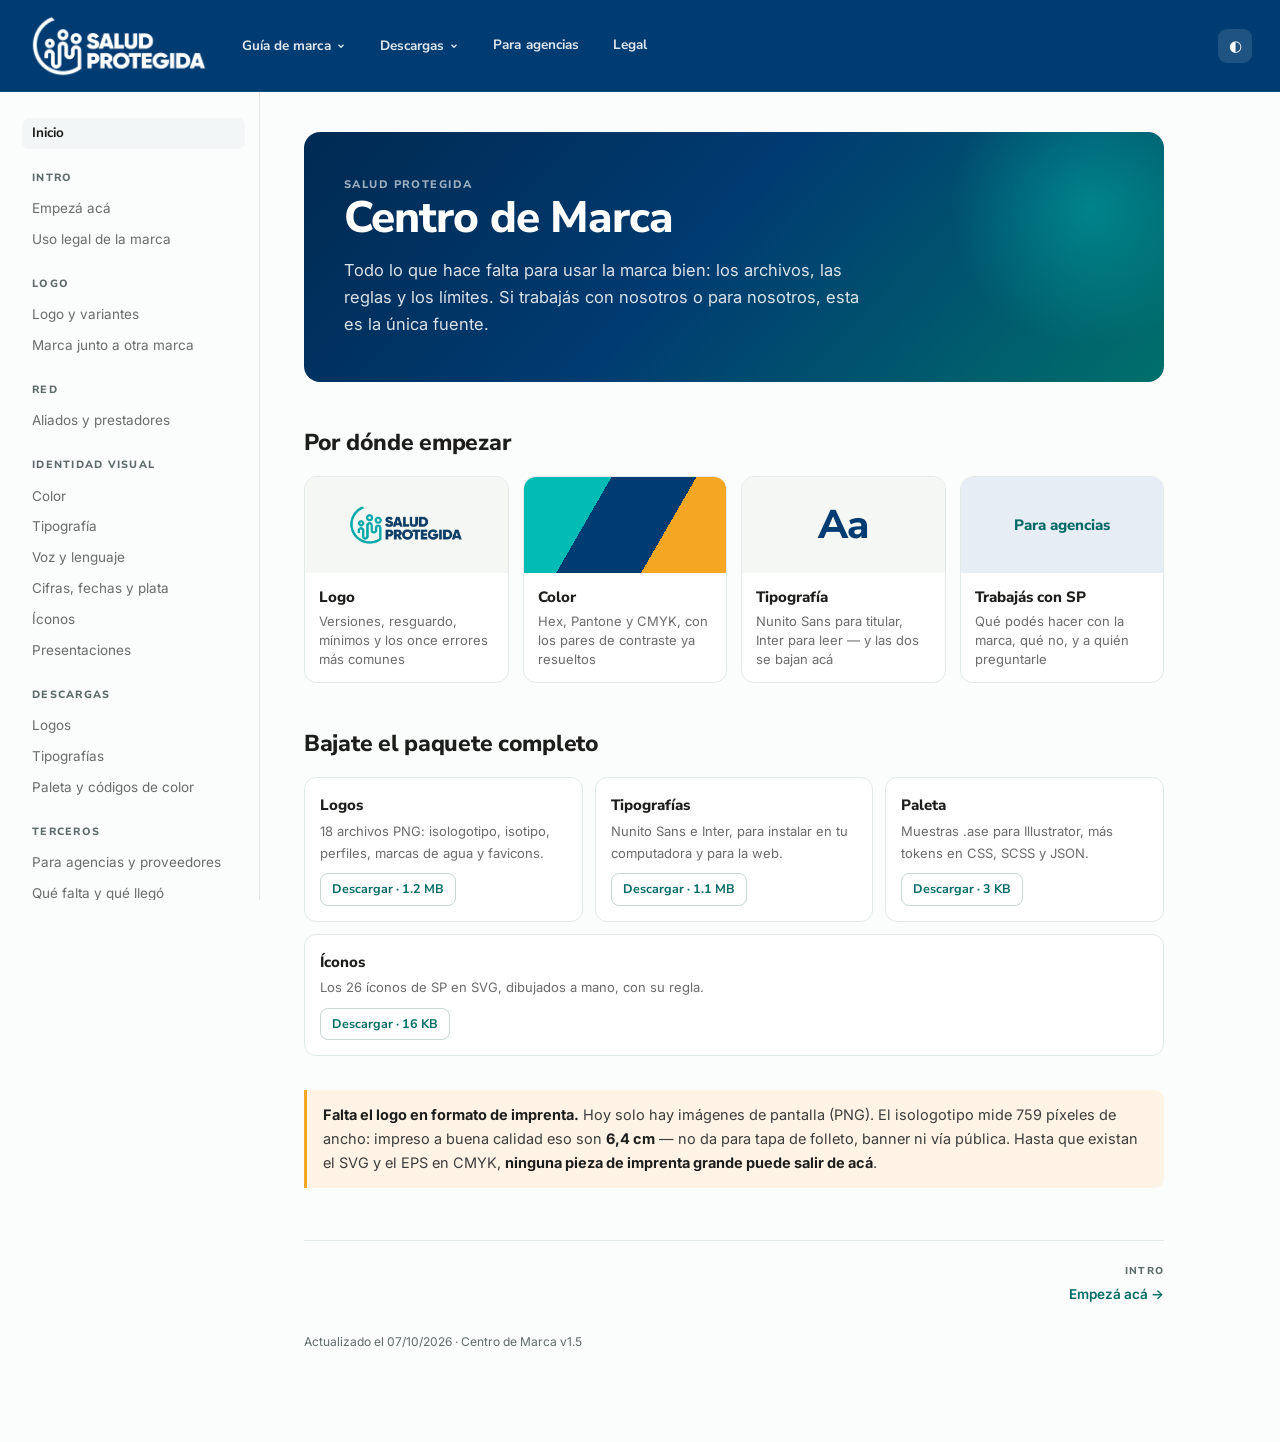
==== commit c8c28174: "Centro de Marca 1.5: la vitrina y el taller, y tres correcciones medidas - vitrina.html y vitrina/: " ====
--- a/index.html
+++ b/index.html
@@ -567,10 +567,10 @@
 <div class="card" style="margin-top:16px;display:grid;place-items:center;padding:clamp(14px,4vw,34px);background:var(--surface-2)">
   <div style="position:relative;padding:clamp(20px,6vw,34px);outline:1.5px dashed var(--teal);outline-offset:0;background:var(--surface);max-width:100%">
     <img src="${A.isologoFull}" alt="Isologotipo con su área de resguardo" style="width:min(250px,44vw);display:block">
-    <span style="position:absolute;left:8px;top:50%;transform:translateY(-50%);font-family:var(--d);font-size:10px;font-weight:800;color:var(--teal-text)">a</span>
-    <span style="position:absolute;right:8px;top:50%;transform:translateY(-50%);font-family:var(--d);font-size:10px;font-weight:800;color:var(--teal-text)">a</span>
-    <span style="position:absolute;top:8px;left:50%;transform:translateX(-50%);font-family:var(--d);font-size:10px;font-weight:800;color:var(--teal-text)">a</span>
-    <span style="position:absolute;bottom:8px;left:50%;transform:translateX(-50%);font-family:var(--d);font-size:10px;font-weight:800;color:var(--teal-text)">a</span>
+    <span style="position:absolute;left:8px;top:50%;transform:translateY(-50%);font-family:var(--d);font-size:10px;font-weight:800;color:var(--teal-text)">A</span>
+    <span style="position:absolute;right:8px;top:50%;transform:translateY(-50%);font-family:var(--d);font-size:10px;font-weight:800;color:var(--teal-text)">A</span>
+    <span style="position:absolute;top:8px;left:50%;transform:translateX(-50%);font-family:var(--d);font-size:10px;font-weight:800;color:var(--teal-text)">A</span>
+    <span style="position:absolute;bottom:8px;left:50%;transform:translateX(-50%);font-family:var(--d);font-size:10px;font-weight:800;color:var(--teal-text)">A</span>
   </div>
 </div>
 
@@ -689,7 +689,7 @@
       <li><b>Navy</b> <span class="mono">#003B71</span> — títulos y textos con peso</li>
       <li><b>Turquesa 900</b> <span class="mono">#006B66</span> — cuando querés que se lea turquesa</li>
       <li>Los tonos <b>700 y 900</b> de Sage, Lavender y Terracota</li>
-      <li><b>Blanco</b> sobre navy o sobre turquesa 500</li>
+      <li><b>Blanco</b> sobre navy o sobre Turquesa 900</li>
     </ul>
   </div>
   <div class="card">
@@ -763,7 +763,7 @@
     <tr><td>H3</td><td>Nunito Sans</td><td class="tnum">18 px · 700</td><td>Negro SP</td></tr>
     <tr><td>Cuerpo</td><td>Inter</td><td class="tnum">16 px · 400 · interlínea 1,7</td><td>#3D3D3D</td></tr>
     <tr><td>Small</td><td>Inter</td><td class="tnum">14 px · 400</td><td>#6B6B6B</td></tr>
-    <tr><td>Caption</td><td>Inter</td><td class="tnum">12 px · 500</td><td>#9A9590</td></tr>
+    <tr><td>Caption</td><td>Inter</td><td class="tnum">12 px · 500</td><td>#6B6B6B</td></tr>
     <tr><td>Datos y tablas</td><td>Inter</td><td>Cifras que alinean en columna <span class="tag-tec" style="margin-left:4px">CSS: tabular-nums</span></td><td>#3D3D3D</td></tr>
   </tbody>
 </table></div>
@@ -1554,21 +1554,21 @@
   <tbody>
     <tr>
       <td><b>Isologotipo vectorial RGB</b><br><span style="color:var(--muted)">las 4 versiones</span></td>
-      <td>Es el que sirve para pantalla y web a cualquier tamaño sin pixelarse. Hoy no existe.</td>
+      <td>Es el que sirve para pantalla y web a cualquier tamaño sin pixelarse. Hoy no existe. <b>En pausa desde el 07/10/2026: antes de encargarlo, consultá con SP.</b></td>
       <td><span class="mono">SP_Isologotipo_Fullcolor_RGB.svg</span><br><span class="mono" style="color:var(--muted)">…_Blanco_ · …_Navy_ · …_Negro_</span></td>
-      <td><span class="pill p-gap">Bloqueante</span></td>
+      <td><span class="pill p-mid">En pausa</span></td>
     </tr>
     <tr>
       <td><b>Isologotipo vectorial CMYK</b><br><span style="color:var(--muted)">las 4 versiones</span></td>
-      <td>Es el único que una imprenta acepta sin reclamar. Sin esto no hay folletos, ni cartelería, ni gran formato.</td>
+      <td>Es el único que una imprenta acepta sin reclamar. Sin esto no hay folletos, ni cartelería, ni gran formato. <b>En pausa desde el 07/10/2026: antes de encargarlo, consultá con SP.</b></td>
       <td><span class="mono">SP_Isologotipo_Fullcolor_CMYK.eps</span><br><span class="mono" style="color:var(--muted)">…_Blanco_ · …_Navy_ · …_Negro_</span></td>
-      <td><span class="pill p-gap">Bloqueante</span></td>
+      <td><span class="pill p-mid">En pausa</span></td>
     </tr>
     <tr>
       <td><b>Isotipo vectorial</b><br><span style="color:var(--muted)">RGB y CMYK</span></td>
-      <td>El símbolo solo, que es lo que la matriz de uso indica para espacios chicos y para sellos grandes.</td>
+      <td>El símbolo solo, que es lo que la matriz de uso indica para espacios chicos y para sellos grandes. <b>En pausa desde el 07/10/2026: antes de encargarlo, consultá con SP.</b></td>
       <td><span class="mono">SP_Isotipo_Turquesa_RGB.svg</span><br><span class="mono">SP_Isotipo_Turquesa_CMYK.eps</span></td>
-      <td><span class="pill p-gap">Bloqueante</span></td>
+      <td><span class="pill p-mid">En pausa</span></td>
     </tr>
     <tr>
       <td><b>Membrete A4</b></td>
@@ -1638,6 +1638,7 @@
 <h2 id="el-pedido-listo-para-copiar" style="margin-top:44px">El pedido, listo para copiar</h2>
 <p class="prose" style="margin-top:10px">Esto es la primera tabla dicha en el idioma de quien lo va a producir, con el
   número medido y los nombres de archivo adentro. Copialo y mandalo como está.</p>
+<div class="note" style="margin-top:12px"><b>En pausa desde el 07/10/2026.</b> Antes de mandar este pedido, consultá con SP.</div>
 <div class="card" style="margin-top:14px">
   <button class="dl" data-copy="${esc(PEDIDO)}" data-ok="Copiado ✓" style="margin:0 0 14px">Copiar el pedido</button>
   <div class="mono" style="white-space:pre-wrap;line-height:1.62;color:var(--body)">${esc(PEDIDO)}</div>
@@ -1668,6 +1669,8 @@
 <div class="tbl-scroll" style="margin-top:22px"><table>
   <thead><tr><th>Fecha</th><th>Versión</th><th>Qué cambió</th></tr></thead>
   <tbody>
+    <tr><td class="tnum">07/10/2026</td><td>1.5</td><td><b>Tres correcciones que salieron de medir.</b> La lista «Para escribir texto» decía «Blanco sobre turquesa 500», y la tabla de contraste de este mismo centro lo mide en 2,37:1: no sirve ni para un título grande. Ahora dice Turquesa 900. El gris del texto chico de la escala (#9A9590) daba 2,97:1 sobre blanco y pasó a #6B6B6B (5,33:1). Y el diagrama del área de resguardo rotulaba «a» en minúscula cuando la regla mide la A mayúscula de SALUD.</td></tr>
+    <tr><td class="tnum">07/10/2026</td><td>1.5</td><td><b>Los vectoriales del logo, en pausa.</b> Siguen haciendo falta, pero antes de encargarlos hay que consultar con SP. El pedido para copiar sigue acá, con el aviso.</td></tr>
     <tr><td class="tnum">06/10/2026</td><td>1.4</td><td><b>Página nueva: <a href="#/iconos" style="color:var(--teal-text);font-weight:600;text-decoration:underline">Íconos</a>.</b> Los 26 íconos de SP, cada uno para bajar suelto o todos en un paquete, con la regla escrita: se usan tal cual vienen, siempre al lado de un texto, se ganan su lugar y, si ninguno sirve, se le pide uno nuevo a SP. La lista de faltantes decía que no había set ni regla, y que el trazo iba de 1,7 a 4: eso ya no era cierto desde que el sitio de clientes pasó a sus íconos propios.</td></tr>
     <tr><td class="tnum">06/10/2026</td><td>1.4</td><td><b>Página nueva: <a href="#/presentaciones" style="color:var(--teal-text);font-weight:600;text-decoration:underline">Presentaciones</a>.</b> El formato con el que se arma una presentación de SP: los dos modos (para presentar y para leer), la portada, la tipografía, el color en los datos con su semáforo, los 23 tipos de lámina, qué gráfico usar para qué y las reglas de los informes con datos. Sale de revisar informes mensuales reales: lo que funcionó en su diseño y lo que hizo falta para que sus números se pudieran seguir. La plantilla de PowerPoint sigue pendiente.</td></tr>
     <tr><td class="tnum">16/09/2026</td><td>1.3.1</td><td><b>La página de agencias contradecía a la de lockup.</b> Decía que las reglas para poner la marca de SP junto a otra "todavía no están escritas" y mandaba a preguntar antes de maquetar. Pero <a href="#/lockup" style="color:var(--teal-text);font-weight:600;text-decoration:underline">Marca junto a otra marca</a> existe desde la 1.3, con la separación, cuál va primero, qué versión usar según el fondo y cómo se igualan los tamaños. Un proveedor leía eso y preguntaba algo que el sitio ya contestaba. La nota ahora lleva a las reglas y conserva lo que sí sigue siendo cierto: la pieza pasa por aprobación igual.</td></tr>
@@ -1714,7 +1717,7 @@
     <div>${prev?`<a href="#${prev.id}"><span class="lb">${esc(prev.g||'Inicio')}</span><span class="tt">← ${esc(prev.t)}</span></a>`:''}</div>
     <div style="text-align:right">${next?`<a href="#${next.id}"><span class="lb">${esc(next.g)}</span><span class="tt">${esc(next.t)} →</span></a>`:''}</div>
   </nav>
-  <div class="stamp">Actualizado el 06/10/2026 · Centro de Marca v1.4</div>`;
+  <div class="stamp">Actualizado el 07/10/2026 · Centro de Marca v1.5</div>`;
 }
 function route(){
   const raw=location.hash.slice(1)||'/';
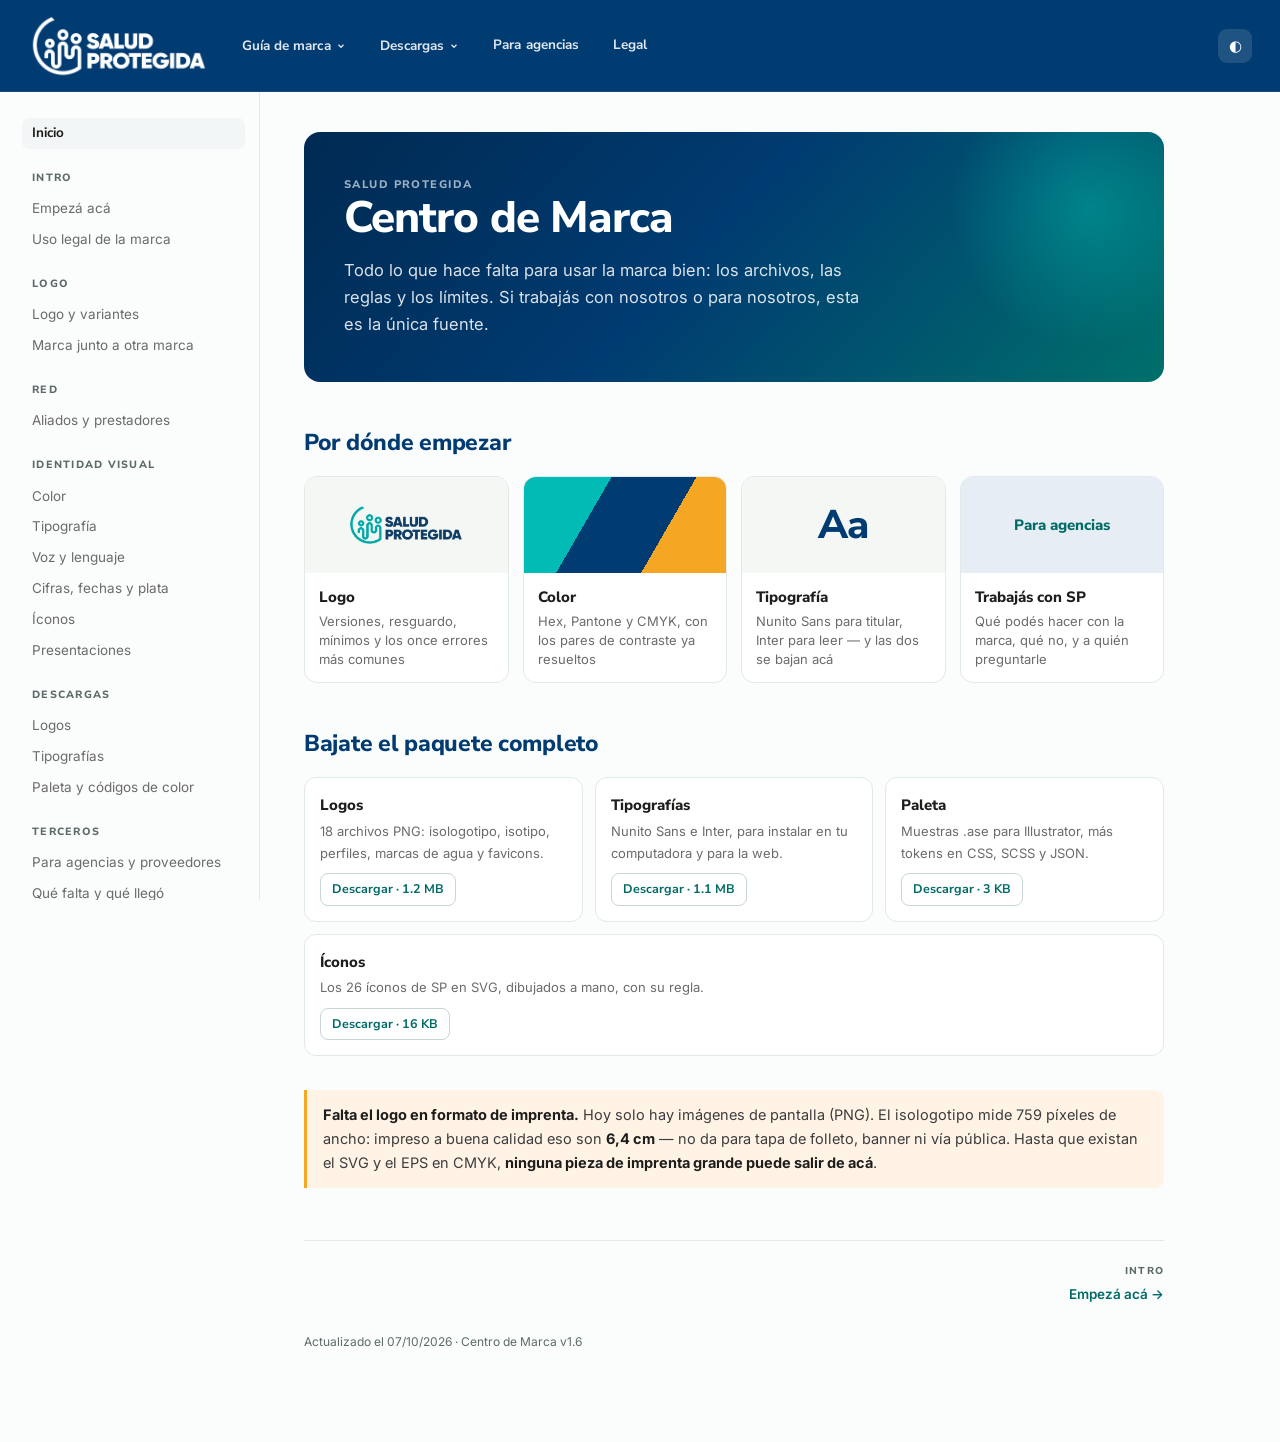
==== commit de7360d8: "Centro de Marca 1.6: las seis reglas que decidió SP Ámbar solo acento, nunca botón. Moneda «Gs. 1.25" ====
--- a/index.html
+++ b/index.html
@@ -13,6 +13,7 @@
 :root{
   --ground:#FBFCFC; --surface:#FFFFFF; --surface-2:#F2F6F6; --line:#E1E9E9; --line-strong:#C9D6D6;
   --ink:#1D1D1B; --body:#3D3D3D; --muted:#6B6B6B; --faint:#5D6A6A;
+  --title:#003B71;
   --teal:#00BCB4; --teal-text:#006B66; --teal-mid:#009690; --teal-wash:#E6F7F6;
   --navy:#003B71; --navy-deep:#002A52; --navy-wash:#E6EDF4;
   --amber:#F5A623; --amber-text:#8A5A00; --amber-wash:#FFF3E6;
@@ -25,6 +26,7 @@
 @media (prefers-color-scheme:dark){:root{
   --ground:#04121F; --surface:#0A1F33; --surface-2:#0F2A42; --line:#1B3C56; --line-strong:#2A5473;
   --ink:#EAF4F3; --body:#C3D6D8; --muted:#93AEB3; --faint:#849DA8;
+  --title:#EAF4F3;
   --teal-text:#80DDD8; --teal-mid:#4FCFC7; --teal-wash:#062B33;
   --navy-wash:#0B2942; --amber-text:#F5C271; --amber-wash:#2E2007;
   --no:#FF8A7A; --no-wash:#33110D;
@@ -33,6 +35,7 @@
 :root[data-theme="dark"]{
   --ground:#04121F; --surface:#0A1F33; --surface-2:#0F2A42; --line:#1B3C56; --line-strong:#2A5473;
   --ink:#EAF4F3; --body:#C3D6D8; --muted:#93AEB3; --faint:#849DA8;
+  --title:#EAF4F3;
   --teal-text:#80DDD8; --teal-mid:#4FCFC7; --teal-wash:#062B33;
   --navy-wash:#0B2942; --amber-text:#F5C271; --amber-wash:#2E2007;
   --no:#FF8A7A; --no-wash:#33110D;
@@ -41,6 +44,7 @@
 :root[data-theme="light"]{
   --ground:#FBFCFC; --surface:#FFFFFF; --surface-2:#F2F6F6; --line:#E1E9E9; --line-strong:#C9D6D6;
   --ink:#1D1D1B; --body:#3D3D3D; --muted:#6B6B6B; --faint:#5D6A6A;
+  --title:#003B71;
   --teal-text:#006B66; --teal-mid:#009690; --teal-wash:#E6F7F6;
   --navy-wash:#E6EDF4; --amber-text:#8A5A00; --amber-wash:#FFF3E6;
   --no:#A81E12; --no-wash:#FCEEEC;
@@ -49,7 +53,8 @@
 
 *{box-sizing:border-box}
 body{margin:0;background:var(--ground);color:var(--body);font-family:var(--t);font-size:16px;line-height:1.65;-webkit-font-smoothing:antialiased}
-h1,h2,h3,h4,.disp{font-family:var(--d);color:var(--ink);text-wrap:balance;margin:0}
+/* Todos los títulos en navy (decisión de SP, 07/10/2026); en oscuro, el claro de la tinta */
+h1,h2,h3,h4,.disp{font-family:var(--d);color:var(--title);text-wrap:balance;margin:0}
 h1{font-size:clamp(30px,4.4vw,44px);font-weight:800;letter-spacing:-.021em;line-height:1.1}
 h2{font-size:23px;font-weight:800;letter-spacing:-.012em;margin-top:8px}
 h3{font-size:17px;font-weight:700}
@@ -347,7 +352,7 @@
 </div>
 
 <script>
-const A = {"isologoFull": "assets/logos/SP_Isologotipo_Fullcolor_RGB.png", "isologoFullSize": 16397, "isologoWhite": "assets/logos/SP_Isologotipo_Blanco_RGB.png", "isologoWhiteSize": 14770, "isologoNavy": "assets/logos/SP_Isologotipo_Navy_RGB.png", "isologoNavySize": 14853, "isologoBlack": "assets/logos/SP_Isologotipo_Negro_RGB.png", "isologoBlackSize": 14810, "isotipoTurq": "assets/logos/SP_Isotipo_Turquesa_RGB.png", "isotipoTurqSize": 163754, "isotipoTurqPrev": "assets/miniaturas/SP_Isotipo_Turquesa_RGB_mini.png", "isotipoWhite": "assets/logos/SP_Isotipo_Blanco_RGB.png", "isotipoWhiteSize": 163906, "isotipoWhitePrev": "assets/miniaturas/SP_Isotipo_Blanco_RGB_mini.png", "isotipoNavy": "assets/logos/SP_Isotipo_Navy_RGB.png", "isotipoNavySize": 163766, "isotipoNavyPrev": "assets/miniaturas/SP_Isotipo_Navy_RGB_mini.png", "isotipoBlack": "assets/logos/SP_Isotipo_Negro_RGB.png", "isotipoBlackSize": 163675, "isotipoBlackPrev": "assets/miniaturas/SP_Isotipo_Negro_RGB_mini.png", "perfilTurq": "assets/logos/SP_Perfil_Turquesa_1024.png", "perfilTurqSize": 74164, "perfilTurqPrev": "assets/miniaturas/SP_Perfil_Turquesa_1024_mini.png", "perfilNavy": "assets/logos/SP_Perfil_Navy_1024.png", "perfilNavySize": 80315, "perfilNavyPrev": "assets/miniaturas/SP_Perfil_Navy_1024_mini.png", "perfilBlanco": "assets/logos/SP_Perfil_Blanco_1024.png", "perfilBlancoSize": 82515, "perfilBlancoPrev": "assets/miniaturas/SP_Perfil_Blanco_1024_mini.png", "marcaAguaTurq": "assets/logos/SP_MarcaDeAgua_Turquesa15.png", "marcaAguaTurqSize": 123933, "marcaAguaTurqPrev": "assets/miniaturas/SP_MarcaDeAgua_Turquesa15_mini.png", "marcaAguaBlanco": "assets/logos/SP_MarcaDeAgua_Blanco30.png", "marcaAguaBlancoSize": 154189, "marcaAguaBlancoPrev": "assets/miniaturas/SP_MarcaDeAgua_Blanco30_mini.png", "favicon512": "assets/logos/SP_Favicon_512.png", "favicon512Size": 57154, "favicon512Prev": "assets/miniaturas/SP_Favicon_512_mini.png", "favicon192": "assets/logos/SP_Favicon_192.png", "favicon192Size": 18633, "favicon64": "assets/logos/SP_Favicon_64.png", "favicon64Size": 5264, "favicon32": "assets/logos/SP_Favicon_32.png", "favicon32Size": 1889, "faviconIco": "assets/logos/SP_Favicon.ico", "faviconIcoSize": 11959, "fontNunito": "assets/fonts/NunitoSans-Variable.woff2", "fontNunitoSize": 49648, "fontInter": "assets/fonts/Inter-Variable.woff2", "fontInterSize": 349132, "ttfNunitoSemi": "assets/fonts/NunitoSans-SemiBold.ttf", "ttfNunitoSemiSize": 106832, "ttfNunitoExtra": "assets/fonts/NunitoSans-ExtraBold.ttf", "ttfNunitoExtraSize": 106804, "ttfInterReg": "assets/fonts/Inter_18pt-Regular.ttf", "ttfInterRegSize": 342680, "ttfInterMed": "assets/fonts/Inter_18pt-Medium.ttf", "ttfInterMedSize": 343200, "ttfInterSemi": "assets/fonts/Inter_18pt-SemiBold.ttf", "ttfInterSemiSize": 343828, "ttfInterBold": "assets/fonts/Inter_18pt-Bold.ttf", "ttfInterBoldSize": 344152, "oflNunito": "assets/fonts/OFL-NunitoSans.txt", "oflNunitoSize": 4395, "oflInter": "assets/fonts/OFL-Inter.txt", "oflInterSize": 4377, "zipLogos": "descargas/SP_Logos_Pack.zip", "zipLogosSize": 1279603, "zipFonts": "descargas/SP_Tipografias.zip", "zipFontsSize": 1174661, "zipPal": "descargas/SP_Paleta.zip", "zipPalSize": 2960, "ase": "descargas/SP_Paleta.ase", "aseSize": 2386, "css": "descargas/SP_Tokens.css", "cssSize": 1306, "scss": "descargas/SP_Tokens.scss", "scssSize": 1052, "json": "descargas/SP_Tokens.json", "jsonSize": 1799, "zipAliados": "descargas/SP_Aliados_Pack.zip", "zipAliadosSize": 48605, "zipIconos": "descargas/SP_Iconos_Pack.zip", "zipIconosSize": 16106};
+const A = {"isologoFull": "assets/logos/SP_Isologotipo_Fullcolor_RGB.png", "isologoFullSize": 16397, "isologoWhite": "assets/logos/SP_Isologotipo_Blanco_RGB.png", "isologoWhiteSize": 14770, "isologoNavy": "assets/logos/SP_Isologotipo_Navy_RGB.png", "isologoNavySize": 14853, "isologoBlack": "assets/logos/SP_Isologotipo_Negro_RGB.png", "isologoBlackSize": 14810, "isotipoTurq": "assets/logos/SP_Isotipo_Turquesa_RGB.png", "isotipoTurqSize": 163754, "isotipoTurqPrev": "assets/miniaturas/SP_Isotipo_Turquesa_RGB_mini.png", "isotipoWhite": "assets/logos/SP_Isotipo_Blanco_RGB.png", "isotipoWhiteSize": 163906, "isotipoWhitePrev": "assets/miniaturas/SP_Isotipo_Blanco_RGB_mini.png", "isotipoNavy": "assets/logos/SP_Isotipo_Navy_RGB.png", "isotipoNavySize": 163766, "isotipoNavyPrev": "assets/miniaturas/SP_Isotipo_Navy_RGB_mini.png", "isotipoBlack": "assets/logos/SP_Isotipo_Negro_RGB.png", "isotipoBlackSize": 163675, "isotipoBlackPrev": "assets/miniaturas/SP_Isotipo_Negro_RGB_mini.png", "perfilTurq": "assets/logos/SP_Perfil_Turquesa_1024.png", "perfilTurqSize": 74164, "perfilTurqPrev": "assets/miniaturas/SP_Perfil_Turquesa_1024_mini.png", "perfilNavy": "assets/logos/SP_Perfil_Navy_1024.png", "perfilNavySize": 80315, "perfilNavyPrev": "assets/miniaturas/SP_Perfil_Navy_1024_mini.png", "perfilBlanco": "assets/logos/SP_Perfil_Blanco_1024.png", "perfilBlancoSize": 82515, "perfilBlancoPrev": "assets/miniaturas/SP_Perfil_Blanco_1024_mini.png", "marcaAguaTurq": "assets/logos/SP_MarcaDeAgua_Turquesa15.png", "marcaAguaTurqSize": 123933, "marcaAguaTurqPrev": "assets/miniaturas/SP_MarcaDeAgua_Turquesa15_mini.png", "marcaAguaBlanco": "assets/logos/SP_MarcaDeAgua_Blanco30.png", "marcaAguaBlancoSize": 154189, "marcaAguaBlancoPrev": "assets/miniaturas/SP_MarcaDeAgua_Blanco30_mini.png", "favicon512": "assets/logos/SP_Favicon_512.png", "favicon512Size": 57154, "favicon512Prev": "assets/miniaturas/SP_Favicon_512_mini.png", "favicon192": "assets/logos/SP_Favicon_192.png", "favicon192Size": 18633, "favicon64": "assets/logos/SP_Favicon_64.png", "favicon64Size": 5264, "favicon32": "assets/logos/SP_Favicon_32.png", "favicon32Size": 1889, "faviconIco": "assets/logos/SP_Favicon.ico", "faviconIcoSize": 11959, "fontNunito": "assets/fonts/NunitoSans-Variable.woff2", "fontNunitoSize": 49648, "fontInter": "assets/fonts/Inter-Variable.woff2", "fontInterSize": 349132, "ttfNunitoSemi": "assets/fonts/NunitoSans-SemiBold.ttf", "ttfNunitoSemiSize": 106832, "ttfNunitoExtra": "assets/fonts/NunitoSans-ExtraBold.ttf", "ttfNunitoExtraSize": 106804, "ttfInterReg": "assets/fonts/Inter_18pt-Regular.ttf", "ttfInterRegSize": 342680, "ttfInterMed": "assets/fonts/Inter_18pt-Medium.ttf", "ttfInterMedSize": 343200, "ttfInterSemi": "assets/fonts/Inter_18pt-SemiBold.ttf", "ttfInterSemiSize": 343828, "ttfInterBold": "assets/fonts/Inter_18pt-Bold.ttf", "ttfInterBoldSize": 344152, "oflNunito": "assets/fonts/OFL-NunitoSans.txt", "oflNunitoSize": 4395, "oflInter": "assets/fonts/OFL-Inter.txt", "oflInterSize": 4377, "zipLogos": "descargas/SP_Logos_Pack.zip", "zipLogosSize": 1279603, "zipFonts": "descargas/SP_Tipografias.zip", "zipFontsSize": 1174661, "zipPal": "descargas/SP_Paleta.zip", "zipPalSize": 2960, "ase": "descargas/SP_Paleta.ase", "aseSize": 2386, "css": "descargas/SP_Tokens.css", "cssSize": 1306, "scss": "descargas/SP_Tokens.scss", "scssSize": 1052, "json": "descargas/SP_Tokens.json", "jsonSize": 1799, "zipAliados": "descargas/SP_Aliados_Pack.zip", "zipAliadosSize": 48605, "zipIconos": "descargas/SP_Iconos_Pack.zip", "zipIconosSize": 16105};
 const CONTRAST = [{"fg": "Turquesa 500", "fgh": "#00BCB4", "bg": "Blanco", "bgh": "#FFFFFF", "r": 2.37, "cuerpo": "✗", "grande": "✗"}, {"fg": "Turquesa 700", "fgh": "#009690", "bg": "Blanco", "bgh": "#FFFFFF", "r": 3.64, "cuerpo": "✗", "grande": "AA"}, {"fg": "Turquesa 900", "fgh": "#006B66", "bg": "Blanco", "bgh": "#FFFFFF", "r": 6.37, "cuerpo": "AA", "grande": "AAA"}, {"fg": "Navy 500", "fgh": "#003B71", "bg": "Blanco", "bgh": "#FFFFFF", "r": 11.27, "cuerpo": "AAA", "grande": "AAA"}, {"fg": "Cuerpo", "fgh": "#3D3D3D", "bg": "Blanco", "bgh": "#FFFFFF", "r": 10.86, "cuerpo": "AAA", "grande": "AAA"}, {"fg": "Secundario", "fgh": "#6B6B6B", "bg": "Blanco", "bgh": "#FFFFFF", "r": 5.33, "cuerpo": "AA", "grande": "AAA"}, {"fg": "Ambar 500", "fgh": "#F5A623", "bg": "Blanco", "bgh": "#FFFFFF", "r": 2.03, "cuerpo": "✗", "grande": "✗"}, {"fg": "Ambar 700", "fgh": "#C47E00", "bg": "Blanco", "bgh": "#FFFFFF", "r": 3.32, "cuerpo": "✗", "grande": "AA"}, {"fg": "Sage 500", "fgh": "#7FB396", "bg": "Blanco", "bgh": "#FFFFFF", "r": 2.39, "cuerpo": "✗", "grande": "✗"}, {"fg": "Sage 700", "fgh": "#457A5A", "bg": "Blanco", "bgh": "#FFFFFF", "r": 5.02, "cuerpo": "AA", "grande": "AAA"}, {"fg": "Lavender 500", "fgh": "#9B84C0", "bg": "Blanco", "bgh": "#FFFFFF", "r": 3.25, "cuerpo": "✗", "grande": "AA"}, {"fg": "Lavender 700", "fgh": "#6F5A95", "bg": "Blanco", "bgh": "#FFFFFF", "r": 5.88, "cuerpo": "AA", "grande": "AAA"}, {"fg": "Terracota 500", "fgh": "#C67B5C", "bg": "Blanco", "bgh": "#FFFFFF", "r": 3.29, "cuerpo": "✗", "grande": "AA"}, {"fg": "Terracota 700", "fgh": "#A05640", "bg": "Blanco", "bgh": "#FFFFFF", "r": 5.38, "cuerpo": "AA", "grande": "AAA"}, {"fg": "Blanco", "fgh": "#FFFFFF", "bg": "Navy 500", "bgh": "#003B71", "r": 11.27, "cuerpo": "AAA", "grande": "AAA"}, {"fg": "Blanco", "fgh": "#FFFFFF", "bg": "Turquesa 500", "bgh": "#00BCB4", "r": 2.37, "cuerpo": "✗", "grande": "✗"}, {"fg": "Navy 500", "fgh": "#003B71", "bg": "SP-50", "bgh": "#E6F7F6", "r": 10.19, "cuerpo": "AAA", "grande": "AAA"}, {"fg": "Turquesa 900", "fgh": "#006B66", "bg": "SP-50", "bgh": "#E6F7F6", "r": 5.77, "cuerpo": "AA", "grande": "AAA"}];
 
 /* ---- estructura de navegación: id, título, grupo, sub-secciones ---- */
@@ -521,7 +526,7 @@
      se aprueba o se rechaza una pieza.</p>
   <h3>Las tres reglas que resuelven casi todo</h3>
   <ol class="stack" style="margin:0;padding-left:20px">
-    <li><b>El turquesa manda.</b> 60% de superficie neutra, 30% de un solo color ancla, 10% de acento. Nunca dos colores narrativos en la misma pieza.</li>
+    <li><b>El turquesa manda.</b> 60% de superficie neutra, 30% de un solo color ancla, 10% de acento. Un solo color narrativo por pieza; dos juntos, solo en los gráficos de informes internos.</li>
     <li><b>Nunito Sans titula, Inter se lee.</b> Si el texto tiene más de una línea o termina en punto, va en Inter. Si es titular, botón o etiqueta, Nunito Sans.</li>
     <li><b>Se habla como habla una familia.</b> Nada de "prestación", "cartilla" ni "práctica". Ante una palabra nueva: ¿la dice una familia en su casa?</li>
   </ol>
@@ -627,7 +632,7 @@
   ${swatch('Negro SP','#1D1D1B','<div style="font-size:11.5px;color:var(--muted);margin-top:3px">Process Black C<br>C0 M0 Y0 K100</div>')}
 </div>
 <div class="note" style="margin-top:16px"><b>La regla 60-30-10.</b> 60% de superficie neutra, 30% de un solo color ancla,
-  10% de acento. El ámbar nunca es fondo de una sección grande: si domina visualmente, está mal usado.</div>
+  10% de acento. El ámbar es solo acento: un detalle que llama la atención, nunca un botón ni el fondo de una sección grande. Si domina visualmente, está mal usado. El botón es siempre turquesa.</div>
 
 <h2 id="escalas" style="margin-top:44px">Escalas</h2>
 <div class="stack" style="margin-top:16px">
@@ -643,7 +648,9 @@
 
 <h2 id="narrativas" style="margin-top:44px">Narrativas</h2>
 <p class="prose" style="margin-top:10px">Tres colores más, cada uno con un territorio propio. <b>No son acentos genéricos</b>
-  y nunca conviven en la misma pieza: reemplazan al turquesa como ancla solo dentro de su contexto.</p>
+  y va uno solo por pieza: reemplazan al turquesa como ancla solo dentro de su contexto. La única excepción son los
+  gráficos de informes internos, donde cada serie necesita su color (ver
+  <a href="#/presentaciones#color-en-los-datos" style="color:var(--teal-text);font-weight:600;text-decoration:underline">Color en los datos</a>).</p>
 <div class="stack" style="margin-top:16px">
   <div><div class="eyebrow" style="margin-bottom:8px">Sage — bienestar y prevención</div><div class="grid g4">
     ${['#EEF5F0','#D4E8DB','#A9D1B4','#7FB396','#457A5A','#2E5740'].map((h,i)=>swatch(['Sage-50','Sage-100','Sage-200','Sage-500','Sage-700','Sage-900'][i],h)).join('')}</div></div>
@@ -696,7 +703,7 @@
     <div class="eyebrow" style="color:var(--no)">Nunca para texto</div>
     <ul style="margin:10px 0 0;padding-left:18px;font-size:14.5px">
       <li><b>Turquesa 500</b> <span class="mono">#00BCB4</span> — es color de fondo y de botón</li>
-      <li><b>Ámbar 500 y 700</b> — solo para botones y etiquetas</li>
+      <li><b>Ámbar 500 y 700</b> — son acento, nunca botón ni texto</li>
       <li>Los tonos <b>500</b> de Sage, Lavender y Terracota</li>
       <li>Cualquier tono <b>50, 100 o 200</b> — son fondos</li>
     </ul>
@@ -759,8 +766,8 @@
   <tbody>
     <tr><td>Display</td><td>Nunito Sans</td><td class="tnum">36 px · 800</td><td>Navy</td></tr>
     <tr><td>H1</td><td>Nunito Sans</td><td class="tnum">28 px · 800</td><td>Navy</td></tr>
-    <tr><td>H2</td><td>Nunito Sans</td><td class="tnum">22 px · 700</td><td>Negro SP</td></tr>
-    <tr><td>H3</td><td>Nunito Sans</td><td class="tnum">18 px · 700</td><td>Negro SP</td></tr>
+    <tr><td>H2</td><td>Nunito Sans</td><td class="tnum">22 px · 700</td><td>Navy</td></tr>
+    <tr><td>H3</td><td>Nunito Sans</td><td class="tnum">18 px · 700</td><td>Navy</td></tr>
     <tr><td>Cuerpo</td><td>Inter</td><td class="tnum">16 px · 400 · interlínea 1,7</td><td>#3D3D3D</td></tr>
     <tr><td>Small</td><td>Inter</td><td class="tnum">14 px · 400</td><td>#6B6B6B</td></tr>
     <tr><td>Caption</td><td>Inter</td><td class="tnum">12 px · 500</td><td>#6B6B6B</td></tr>
@@ -831,8 +838,9 @@
     <tr><td>Moneda</td><td class="mono">Gs. 1.250.000</td><td class="mono">$1,250,000 · ₲ 1.250.000 · 1.250.000 Gs</td></tr>
     <tr><td>Fecha</td><td class="mono">15/04/2026</td><td class="mono">04/15/2026 · 2026-04-15</td></tr>
     <tr><td>Fecha formal</td><td class="mono">15 de abril de 2026</td><td class="mono">Abril 15, 2026</td></tr>
-    <tr><td>Teléfono fijo</td><td class="mono">+595 21 319 00 00</td><td class="mono">021 3190000</td></tr>
-    <tr><td>Celular</td><td class="mono">+595 981 654 234</td><td class="mono">0981 654234</td></tr>
+    <tr><td>Teléfono fijo</td><td class="mono">(021) 319 0000</td><td class="mono">021 3190000 · +595 21 319 00 00</td></tr>
+    <tr><td>Celular</td><td class="mono">(0981) 654 234</td><td class="mono">0981 654234 · +595 981 654 234</td></tr>
+    <tr><td>Teléfono en un enlace</td><td class="mono">tel:+595213190000</td><td>El +595 escrito a la vista</td></tr>
     <tr><td>Decimales</td><td class="mono">37,5%</td><td class="mono">37.5%</td></tr>
     <tr><td>Porcentaje</td><td class="mono">85%</td><td class="mono">85 %</td></tr>
     <tr><td>Rango</td><td class="mono">18 – 65 años</td><td class="mono">18-65 años</td></tr>
@@ -897,7 +905,7 @@
 <div class="tbl-scroll" style="margin-top:14px"><table>
   <thead><tr><th>Dónde</th><th>Tamaño</th><th>Nota</th></tr></thead>
   <tbody>
-    <tr><td><b>Pantalla</b><br><span style="color:var(--muted)">web, app, correo</span></td><td class="tnum">20 a 60 px</td><td>Por debajo de 20 px el trazo se empasta.</td></tr>
+    <tr><td><b>Pantalla</b><br><span style="color:var(--muted)">web, app, correo</span></td><td class="tnum">40 a 60 px</td><td>Es el tamaño en el que los usa el sitio. Medido: los que tienen más detalle se empastan a 24 px.</td></tr>
     <tr><td><b>Presentación</b><br><span style="color:var(--muted)">lienzo de 1920 × 1080</span></td><td class="tnum">56 a 112 px</td><td>Siempre al lado de un título o de una línea de texto.</td></tr>
     <tr><td><b>Impresión</b></td><td>—</td><td>El SVG se agranda sin perder nitidez, pero falta definir el color de la mancha en CMYK.
       <span class="pill p-gap" style="margin-left:4px">Pendiente</span></td></tr>
@@ -1013,6 +1021,8 @@
   <li>El período con el que se compara va en <b>Navy-200</b> y el del informe, en color.</li>
   <li><b>Una sola serie, un solo color.</b> Cinco barras de cinco colores, sin leyenda, dicen que hay cinco categorías cuando son cinco valores de lo mismo.</li>
   <li>Para destacar un grupo, ese grupo va en color y el resto en Navy-200, con la leyenda que dice qué es cada uno.</li>
+  <li><b>Es el único lugar donde conviven dos colores narrativos</b> (Lavender y Terracota, series 3 y 4): en un gráfico de un
+      informe interno cada serie necesita su color. En cualquier otra pieza va uno solo.</li>
 </ul>
 
 <h3 style="margin-top:24px">El semáforo</h3>
@@ -1669,6 +1679,7 @@
 <div class="tbl-scroll" style="margin-top:22px"><table>
   <thead><tr><th>Fecha</th><th>Versión</th><th>Qué cambió</th></tr></thead>
   <tbody>
+    <tr><td class="tnum">07/10/2026</td><td>1.6</td><td><b>Seis reglas que este centro y el sitio de clientes decían distinto, ya decididas.</b> El ámbar es solo acento, nunca un botón: el botón es turquesa. La plata se escribe «Gs. 1.250.000» (acá ya era así; el sitio se puso al día). El teléfono va «(021) 319 0000» en lo que lee la gente, y el +595 queda solo dentro de los enlaces. Todos los títulos van en navy, también H2 y H3, y este sitio también los pasó. Los íconos en pantalla van de 40 a 60 px. Y va un solo color narrativo por pieza, salvo en los gráficos de informes internos.</td></tr>
     <tr><td class="tnum">07/10/2026</td><td>1.5</td><td><b>Tres correcciones que salieron de medir.</b> La lista «Para escribir texto» decía «Blanco sobre turquesa 500», y la tabla de contraste de este mismo centro lo mide en 2,37:1: no sirve ni para un título grande. Ahora dice Turquesa 900. El gris del texto chico de la escala (#9A9590) daba 2,97:1 sobre blanco y pasó a #6B6B6B (5,33:1). Y el diagrama del área de resguardo rotulaba «a» en minúscula cuando la regla mide la A mayúscula de SALUD.</td></tr>
     <tr><td class="tnum">07/10/2026</td><td>1.5</td><td><b>Los vectoriales del logo, en pausa.</b> Siguen haciendo falta, pero antes de encargarlos hay que consultar con SP. El pedido para copiar sigue acá, con el aviso.</td></tr>
     <tr><td class="tnum">06/10/2026</td><td>1.4</td><td><b>Página nueva: <a href="#/iconos" style="color:var(--teal-text);font-weight:600;text-decoration:underline">Íconos</a>.</b> Los 26 íconos de SP, cada uno para bajar suelto o todos en un paquete, con la regla escrita: se usan tal cual vienen, siempre al lado de un texto, se ganan su lugar y, si ninguno sirve, se le pide uno nuevo a SP. La lista de faltantes decía que no había set ni regla, y que el trazo iba de 1,7 a 4: eso ya no era cierto desde que el sitio de clientes pasó a sus íconos propios.</td></tr>
@@ -1717,7 +1728,7 @@
     <div>${prev?`<a href="#${prev.id}"><span class="lb">${esc(prev.g||'Inicio')}</span><span class="tt">← ${esc(prev.t)}</span></a>`:''}</div>
     <div style="text-align:right">${next?`<a href="#${next.id}"><span class="lb">${esc(next.g)}</span><span class="tt">${esc(next.t)} →</span></a>`:''}</div>
   </nav>
-  <div class="stamp">Actualizado el 07/10/2026 · Centro de Marca v1.5</div>`;
+  <div class="stamp">Actualizado el 07/10/2026 · Centro de Marca v1.6</div>`;
 }
 function route(){
   const raw=location.hash.slice(1)||'/';
